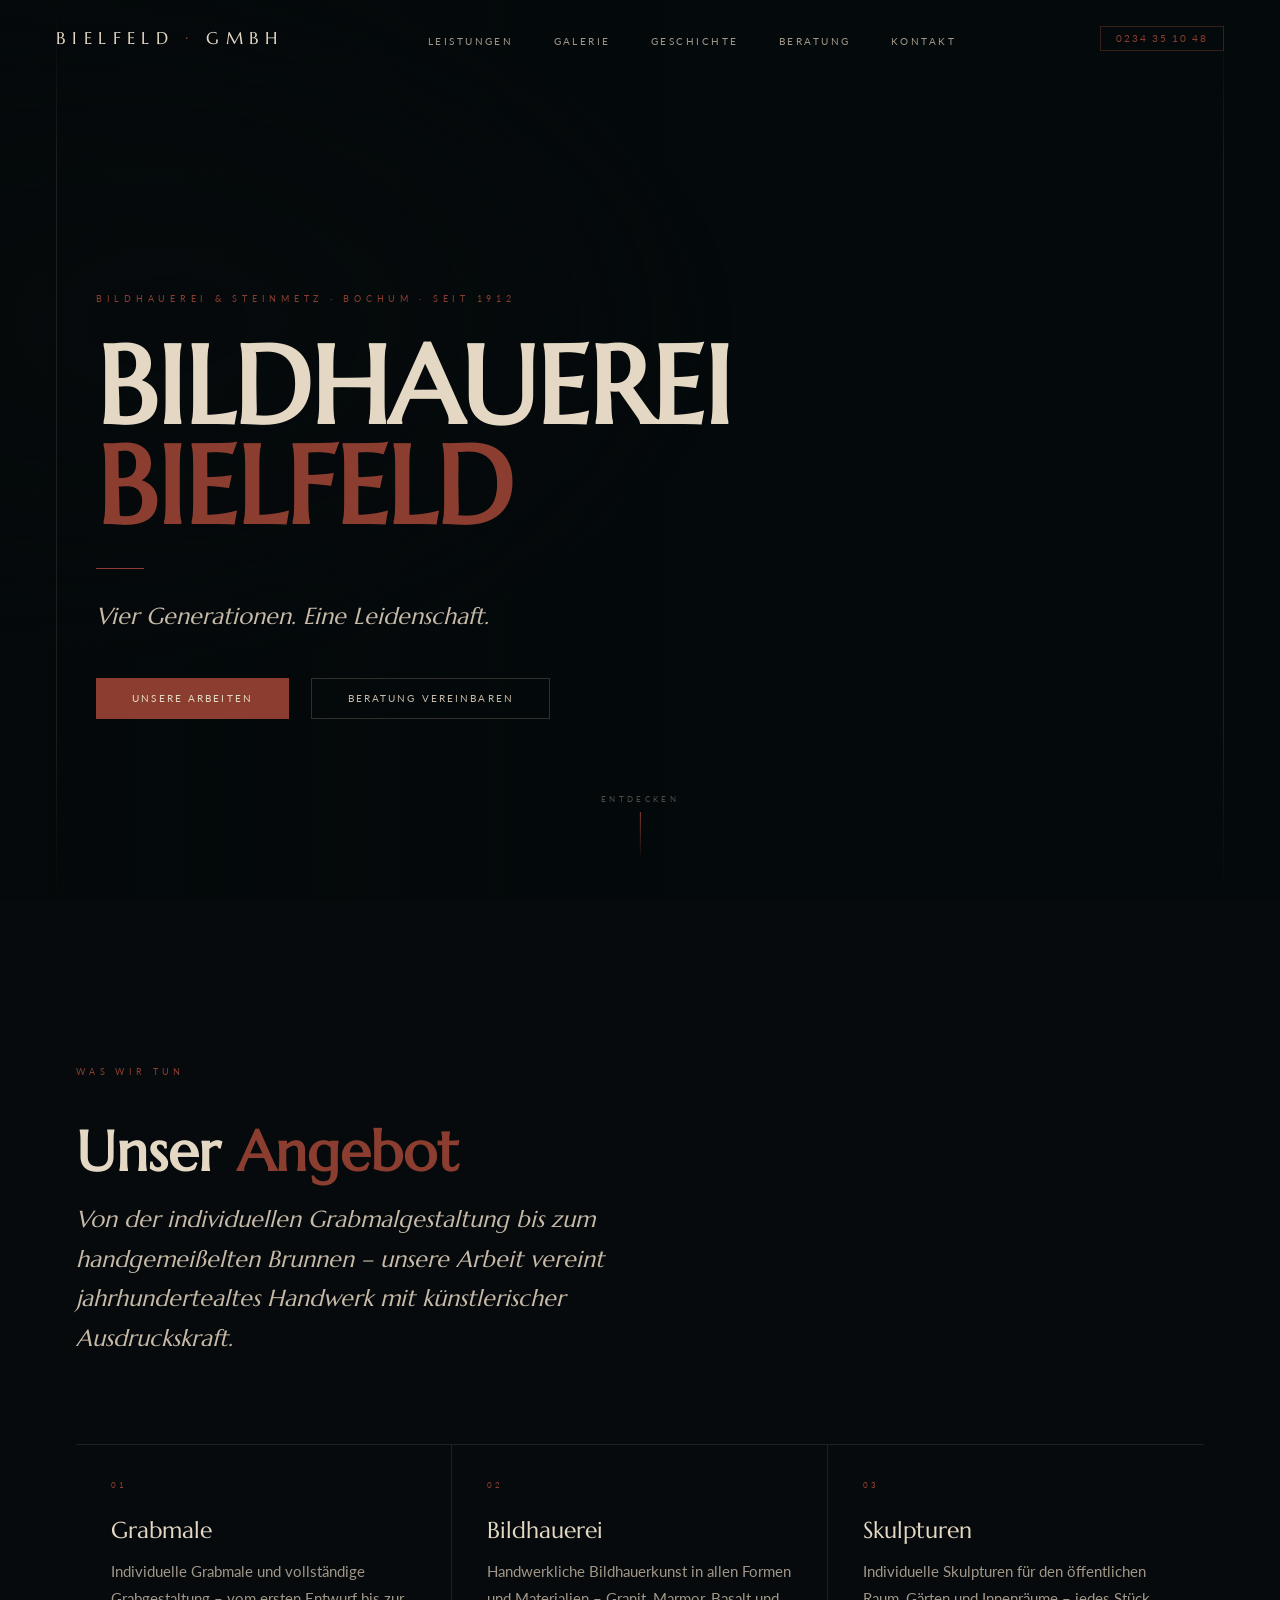
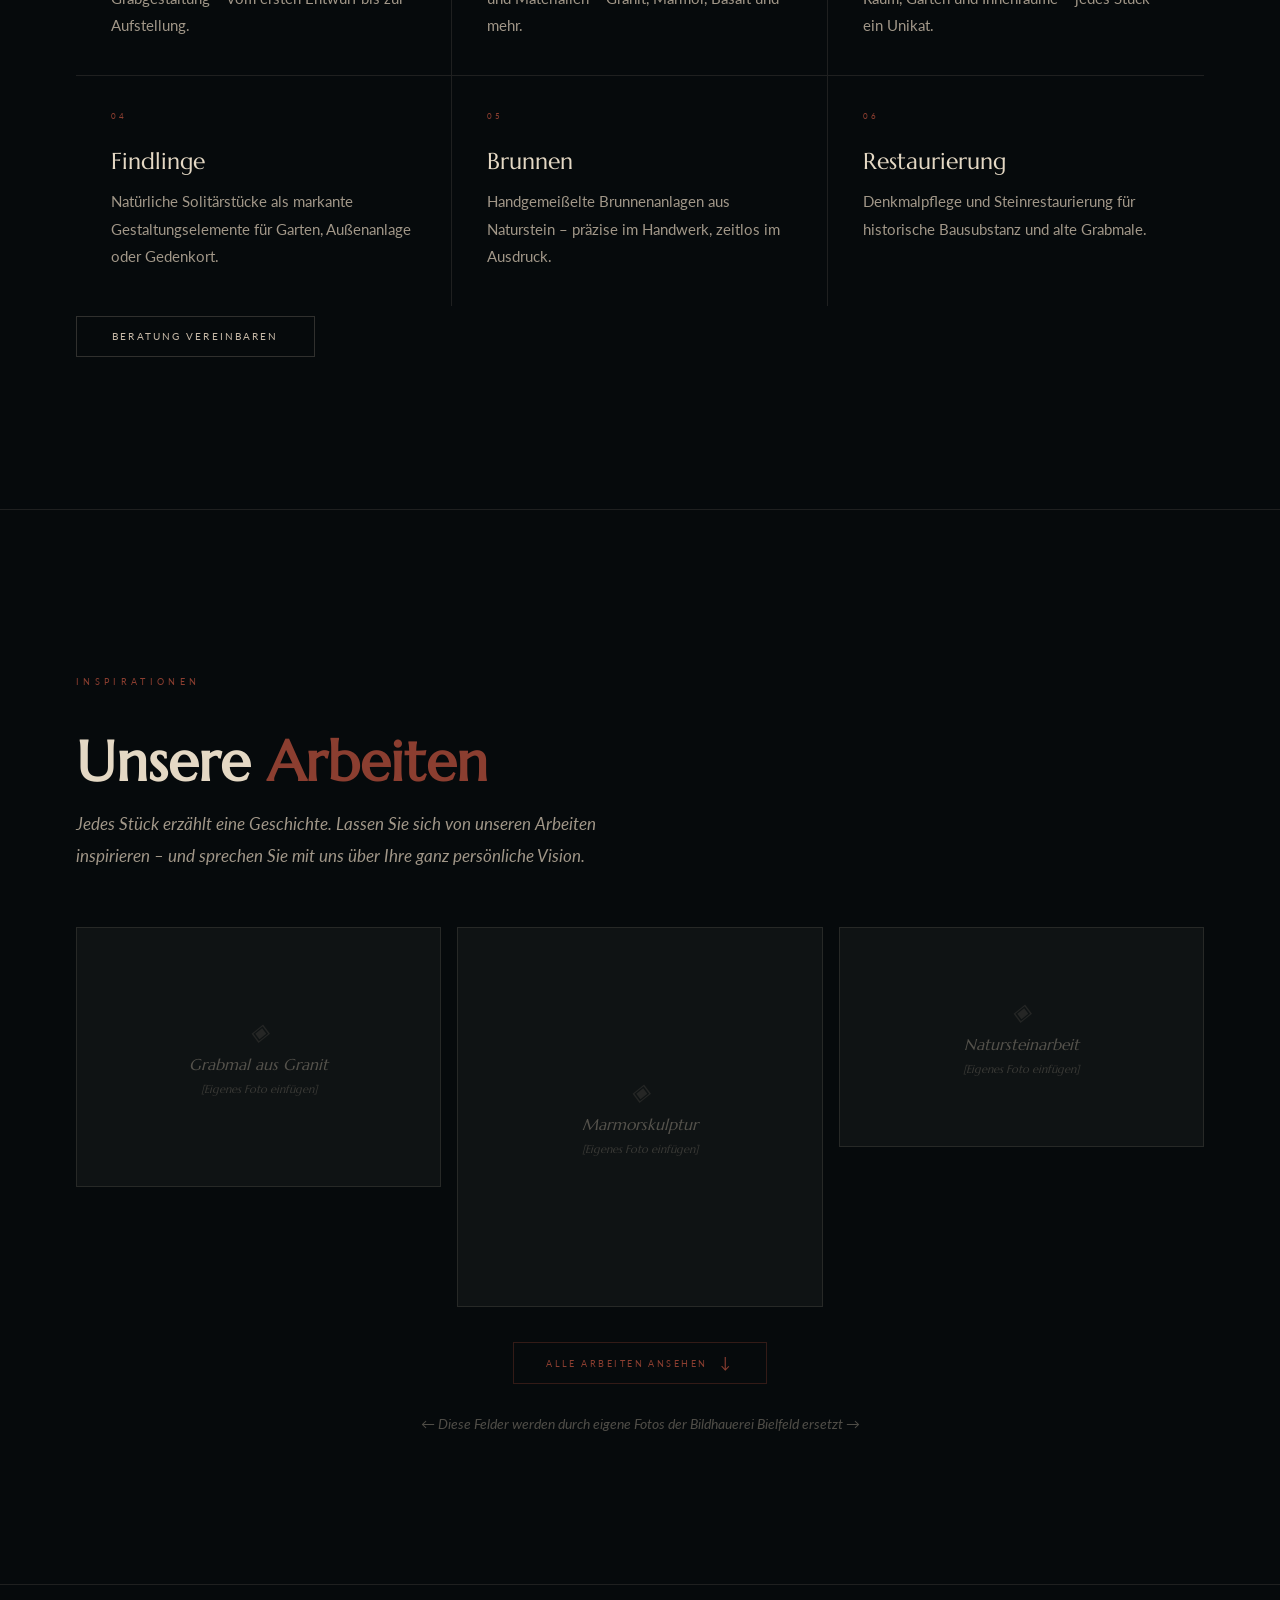
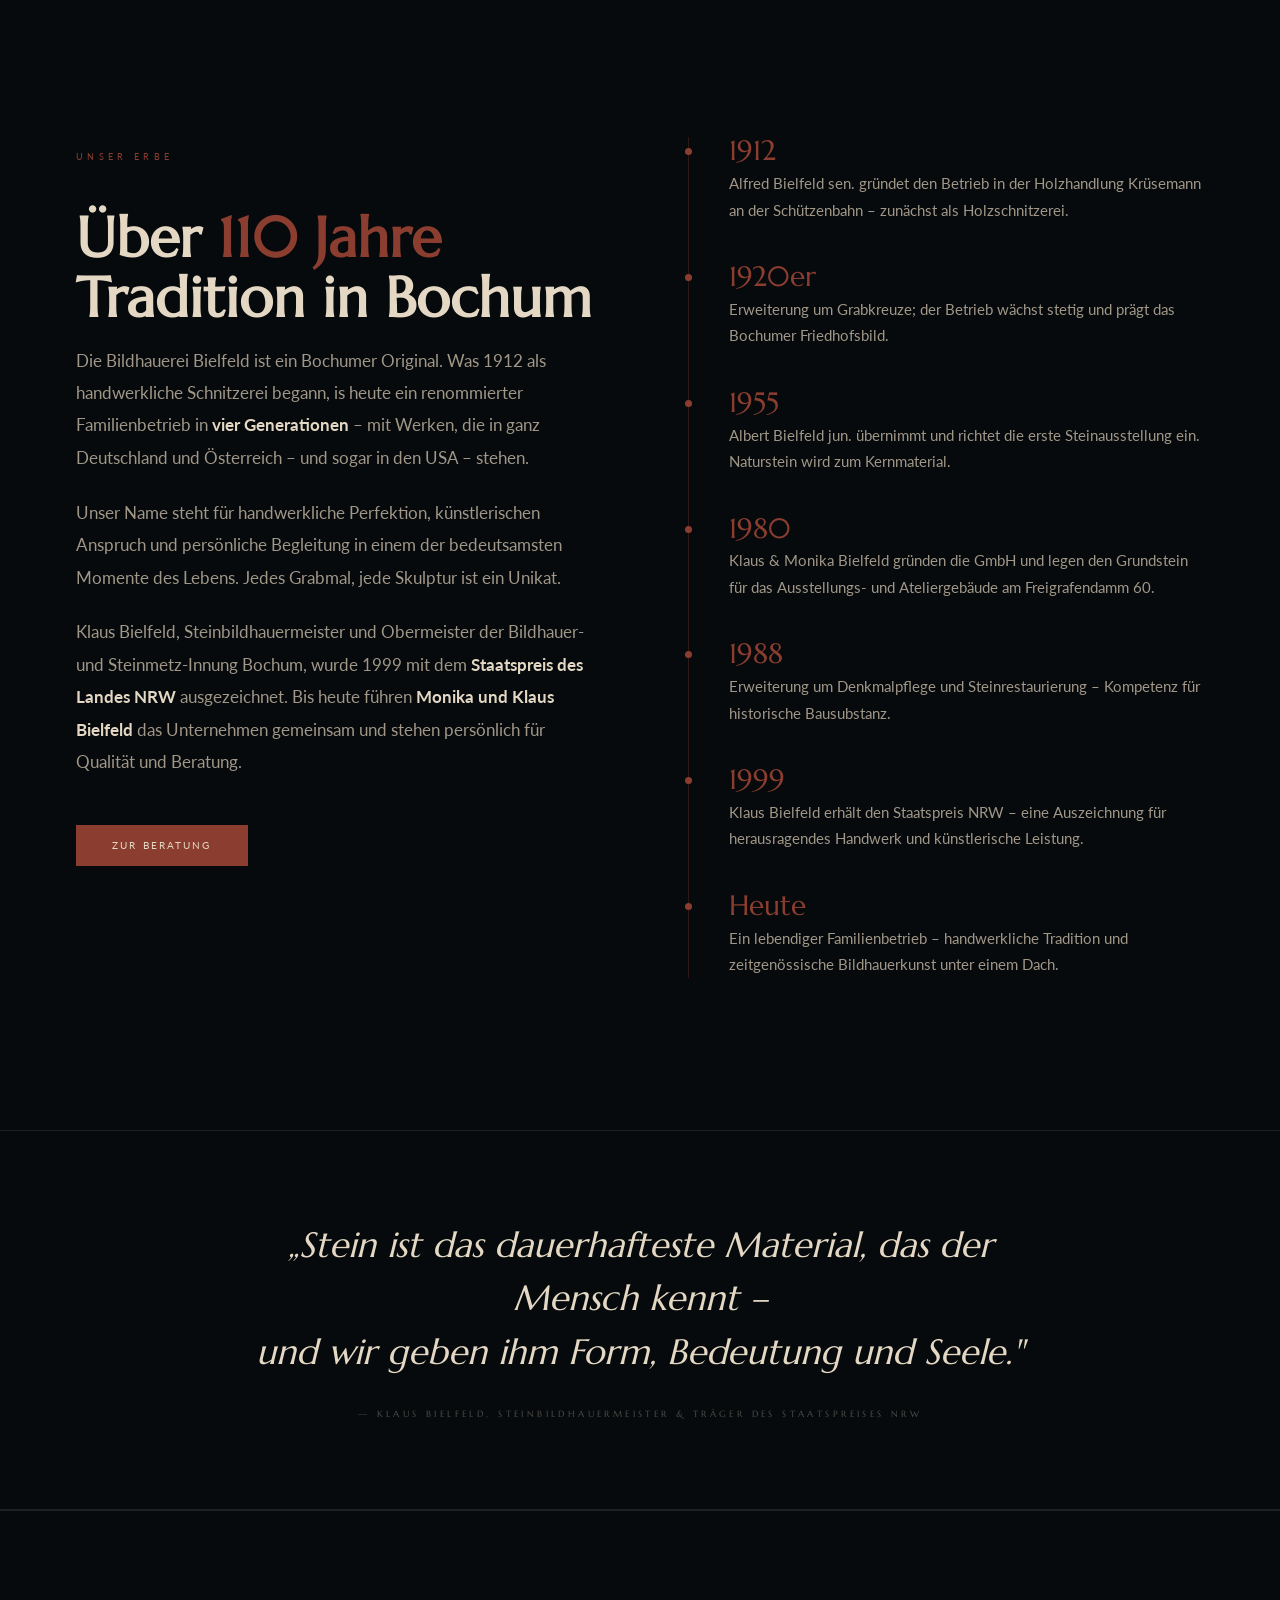
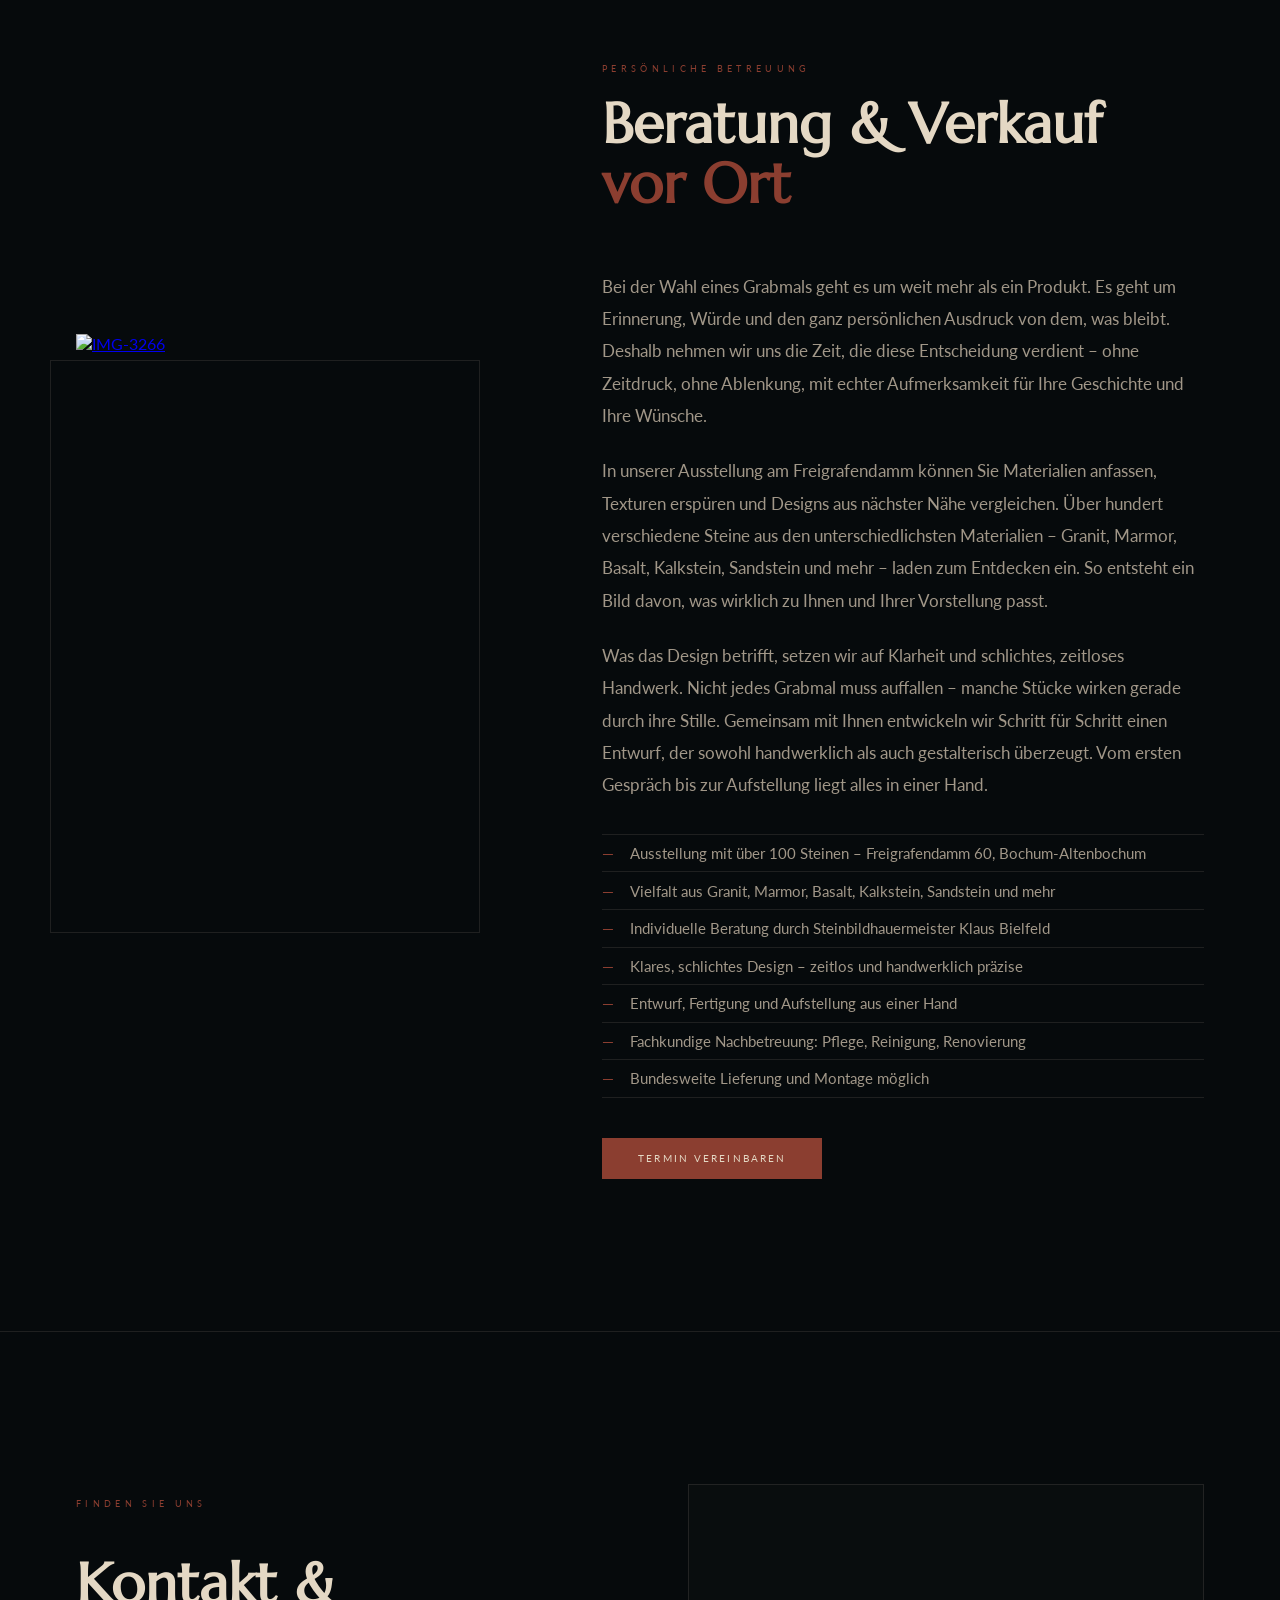
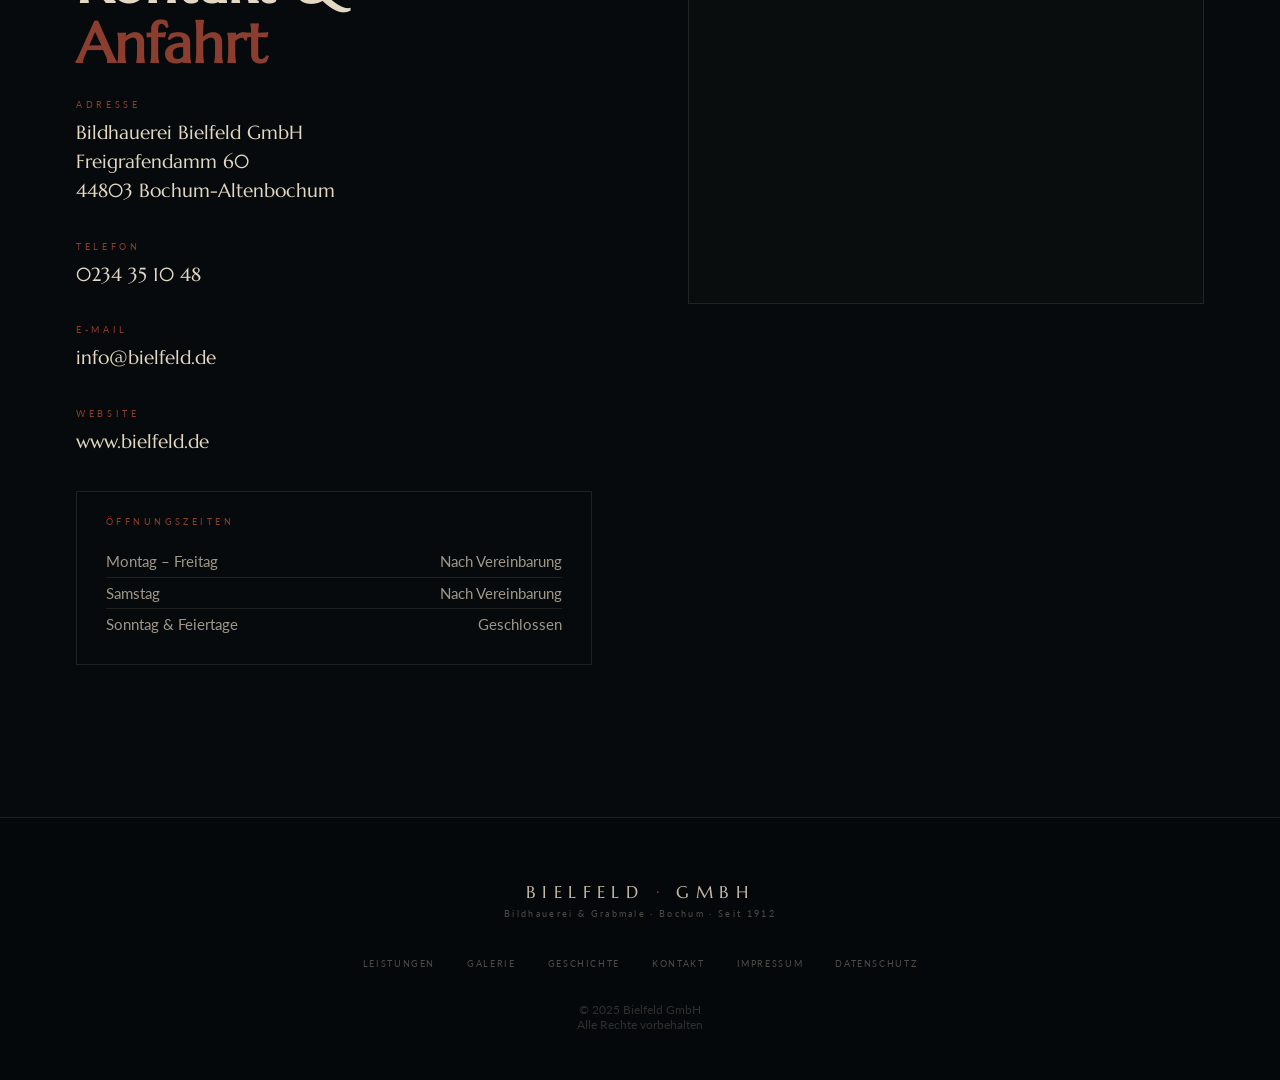
==== index.html @ d87b9834 "Add files via upload" ====
<!DOCTYPE html>
<html lang="de">
<head>
  <meta charset="UTF-8">
  <meta name="viewport" content="width=device-width, initial-scale=1.0">
  <title>Bildhauerei Bielfeld GmbH – Bochum | Seit 1912</title>
  <link href="https://fonts.googleapis.com/css2?family=Lato:ital,wght@0,300;0,400;0,700;1,400&family=Marcellus&display=swap" rel="stylesheet">
  <link rel="stylesheet" href="style.css">
</head>
<body>

<!-- Full-page background layer --->
<div id="page-bg"></div>

<!-- ════════════════════════════════════════════
     NAVIGATION
═══════════════════════════════════════════════ -->
<nav id="navbar">
  <a href="#hero" class="nav-logo">Bielfeld <em>·</em> GmbH</a>
  <ul class="nav-links">
    <li><a href="#services">Leistungen</a></li>
    <li><a href="#gallery">Galerie</a></li>
    <li><a href="#about">Geschichte</a></li>
    <li><a href="#consultation">Beratung</a></li>
    <li><a href="#contact">Kontakt</a></li>
  </ul>
  <a href="tel:+49234351048" class="nav-tel">0234 35 10 48</a>
  <button class="nav-hamburger" id="navHamburger" aria-label="Menü öffnen" aria-expanded="false">
    <span></span>
    <span></span>
  </button>
</nav>

<!-- Mobile Menu Overlay -->
<div class="nav-mobile-menu" id="navMobileMenu" aria-hidden="true">
  <nav class="mobile-menu-inner">
    <ul class="mobile-nav-links">
      <li><a href="#services" class="mobile-nav-link">Leistungen</a></li>
      <li><a href="#gallery" class="mobile-nav-link">Galerie</a></li>
      <li><a href="#about" class="mobile-nav-link">Geschichte</a></li>
      <li><a href="#consultation" class="mobile-nav-link">Beratung</a></li>
      <li><a href="#contact" class="mobile-nav-link">Kontakt</a></li>
    </ul>
    <a href="tel:+49234351048" class="mobile-nav-tel">0234 35 10 48</a>
    <span class="mobile-nav-since">Bildhauerei &amp; Steinmetz · Bochum · Seit 1912</span>
  </nav>
</div>


<!-- ════════════════════════════════════════════
     HERO
═══════════════════════════════════════════════ -->
<section id="hero">
  <div class="hero-photo"></div>
  <div class="hero-bg"></div>
  <div class="hero-vline hero-vline--l"></div>
  <div class="hero-vline hero-vline--r"></div>

  <div class="hero-content">
    <p class="hero-overline">Bildhauerei &amp; Steinmetz · Bochum · Seit 1912</p>
    <h1 class="hero-title">BILDHAUEREI<br><span style="color: var(--brick-red)">BIELFELD</span></h1>
    <div class="hero-rule"></div>
    <p class="hero-sub">Vier Generationen. Eine Leidenschaft.</p>
    <div class="hero-actions">
      <a href="#gallery" class="btn btn--solid">Unsere Arbeiten</a>
      <a href="#contact" class="btn btn--outline">Beratung vereinbaren</a>
    </div>
  </div>

  <div class="hero-scroll">
    <span>Entdecken</span>
    <div class="scroll-bar"></div>
  </div>
</section>


<!-- ════════════════════════════════════════════
     LEISTUNGEN
═══════════════════════════════════════════════ -->
<section id="services" class="section">
  <div class="container">
    <span class="label reveal">Was wir tun</span>
    <h2 class="h2 reveal d1">Unser <i>Angebot</i></h2>
    <p class="services-lead reveal d1">
      Von der individuellen Grabmalgestaltung bis zum handgemeißelten Brunnen –
      unsere Arbeit vereint jahrhundertealtes Handwerk mit künstlerischer Ausdruckskraft.
    </p>

    <div class="services-grid">

      <div class="s-card reveal">
        <div class="s-card-body">
          <span class="s-num">01</span>
          <div class="s-title">Grabmale</div>
          <p class="s-desc">Individuelle Grabmale und vollständige Grabgestaltung – vom ersten Entwurf bis zur Aufstellung.</p>
        </div>
      </div>

      <div class="s-card reveal">
        <div class="s-card-body">
          <span class="s-num">02</span>
          <div class="s-title">Bildhauerei</div>
          <p class="s-desc">Handwerkliche Bildhauerkunst in allen Formen und Materialien – Granit, Marmor, Basalt und mehr.</p>
        </div>
      </div>

      <div class="s-card reveal">
        <div class="s-card-body">
          <span class="s-num">03</span>
          <div class="s-title">Skulpturen</div>
          <p class="s-desc">Individuelle Skulpturen für den öffentlichen Raum, Gärten und Innenräume – jedes Stück ein Unikat.</p>
        </div>
      </div>

      <div class="s-card reveal">
        <div class="s-card-body">
          <span class="s-num">04</span>
          <div class="s-title">Findlinge</div>
          <p class="s-desc">Natürliche Solitärstücke als markante Gestaltungselemente für Garten, Außenanlage oder Gedenkort.</p>
        </div>
      </div>

      <div class="s-card reveal">
        <div class="s-card-body">
          <span class="s-num">05</span>
          <div class="s-title">Brunnen</div>
          <p class="s-desc">Handgemeißelte Brunnenanlagen aus Naturstein – präzise im Handwerk, zeitlos im Ausdruck.</p>
        </div>
      </div>

      <div class="s-card reveal">
        <div class="s-card-body">
          <span class="s-num">06</span>
          <div class="s-title">Restaurierung</div>
          <p class="s-desc">Denkmalpflege und Steinrestaurierung für historische Bausubstanz und alte Grabmale.</p>
        </div>
      </div>

    </div>

    <a href="#consultation" class="btn btn--outline reveal d4" style="margin-top:2.5rem;">Beratung vereinbaren</a>
  </div>
</section>


<!-- ════════════════════════════════════════════
     GALERIE
═══════════════════════════════════════════════ -->
<section id="gallery" class="section">
  <div class="container">
    <div class="gallery-head">
      <span class="label reveal">Inspirationen</span>
      <h2 class="h2 reveal d1">Unsere <i>Arbeiten</i></h2>
      <p class="reveal d2">Jedes Stück erzählt eine Geschichte. Lassen Sie sich von unseren Arbeiten inspirieren – und sprechen Sie mit uns über Ihre ganz persönliche Vision.</p>
    </div>

    <div class="gallery-expand-wrap">
      <div class="gallery-masonry reveal" id="galleryMasonry">

        <div class="g-item">
          <div class="g-placeholder" style="height:260px;">Grabmal aus Granit<br><small style="font-size:.7rem;opacity:.6;">[Eigenes Foto einfügen]</small></div>
          <div class="g-overlay"><span class="g-caption">Grabmal, Granit poliert</span></div>
        </div>

        <div class="g-item">
          <div class="g-placeholder" style="height:380px;">Marmorskulptur<br><small style="font-size:.7rem;opacity:.6;">[Eigenes Foto einfügen]</small></div>
          <div class="g-overlay"><span class="g-caption">Figürliche Skulptur, Marmor</span></div>
        </div>

        <div class="g-item">
          <div class="g-placeholder" style="height:220px;">Natursteinarbeit<br><small style="font-size:.7rem;opacity:.6;">[Eigenes Foto einfügen]</small></div>
          <div class="g-overlay"><span class="g-caption">Natursteinverlegung</span></div>
        </div>

        <div class="g-item g-item--extra">
          <div class="g-placeholder" style="height:340px;">Granitgrabmal mit Schrift<br><small style="font-size:.7rem;opacity:.6;">[Eigenes Foto einfügen]</small></div>
          <div class="g-overlay"><span class="g-caption">Schriftgravur, Granit</span></div>
        </div>

        <div class="g-item g-item--extra">
          <div class="g-placeholder" style="height:200px;">Steinrestaurierung<br><small style="font-size:.7rem;opacity:.6;">[Eigenes Foto einfügen]</small></div>
          <div class="g-overlay"><span class="g-caption">Restaurierung, Denkmalschutz</span></div>
        </div>

        <div class="g-item g-item--extra">
          <div class="g-placeholder" style="height:300px;">Brunnenskulptur<br><small style="font-size:.7rem;opacity:.6;">[Eigenes Foto einfügen]</small></div>
          <div class="g-overlay"><span class="g-caption">Brunnenanlage, Sandstein</span></div>
        </div>

        <div class="g-item g-item--extra">
          <div class="g-placeholder" style="height:240px;">Basaltarbeit<br><small style="font-size:.7rem;opacity:.6;">[Eigenes Foto einfügen]</small></div>
          <div class="g-overlay"><span class="g-caption">Grabgestaltung, Basalt</span></div>
        </div>

        <div class="g-item g-item--extra">
          <div class="g-placeholder" style="height:360px;">Öffentliche Skulptur<br><small style="font-size:.7rem;opacity:.6;">[Eigenes Foto einfügen]</small></div>
          <div class="g-overlay"><span class="g-caption">Skulptur im öffentlichen Raum</span></div>
        </div>

      </div>

      <div class="gallery-fade" id="galleryFade"></div>

      <button class="gallery-toggle" id="galleryToggle" aria-expanded="false">
        <span class="gallery-toggle__label">Alle Arbeiten ansehen</span>
        <span class="gallery-toggle__arrow">↓</span>
      </button>
    </div>

    <p class="gallery-note">
      ← Diese Felder werden durch eigene Fotos der Bildhauerei Bielfeld ersetzt →
    </p>
  </div>
</section>


<!-- ════════════════════════════════════════════
     GESCHICHTE
═══════════════════════════════════════════════ -->
<section id="about" class="section">
  <div class="container">
    <div class="about-grid">

      <div class="about-body">
        <span class="label reveal">Unser Erbe</span>
        <h2 class="h2 reveal d1">Über <i>110 Jahre</i><br>Tradition in Bochum</h2>
        <div class="divider reveal d2"></div>
        <div class="reveal d2">
          <p>Die Bildhauerei Bielfeld ist ein Bochumer Original. Was 1912 als handwerkliche Schnitzerei begann, is heute ein renommierter Familienbetrieb in <strong>vier Generationen</strong> – mit Werken, die in ganz Deutschland und Österreich – und sogar in den USA – stehen.</p>
          <p>Unser Name steht für handwerkliche Perfektion, künstlerischen Anspruch und persönliche Begleitung in einem der bedeutsamsten Momente des Lebens. Jedes Grabmal, jede Skulptur ist ein Unikat.</p>
          <p>Klaus Bielfeld, Steinbildhauermeister und Obermeister der Bildhauer- und Steinmetz-Innung Bochum, wurde 1999 mit dem <strong>Staatspreis des Landes NRW</strong> ausgezeichnet. Bis heute führen <strong>Monika und Klaus Bielfeld</strong> das Unternehmen gemeinsam und stehen persönlich für Qualität und Beratung.</p>
        </div>
        <a href="#consultation" class="btn btn--solid reveal d3" style="margin-top:1.5rem;">Zur Beratung</a>
      </div>

      <div class="timeline reveal d2">
        <div class="tl-item reveal">
          <div class="tl-year">1912</div>
          <div class="tl-text">Alfred Bielfeld sen. gründet den Betrieb in der Holzhandlung Krüsemann an der Schützenbahn – zunächst als Holzschnitzerei.</div>
        </div>
        <div class="tl-item reveal d1">
          <div class="tl-year">1920er</div>
          <div class="tl-text">Erweiterung um Grabkreuze; der Betrieb wächst stetig und prägt das Bochumer Friedhofsbild.</div>
        </div>
        <div class="tl-item reveal d1">
          <div class="tl-year">1955</div>
          <div class="tl-text">Albert Bielfeld jun. übernimmt und richtet die erste Steinausstellung ein. Naturstein wird zum Kernmaterial.</div>
        </div>
        <div class="tl-item reveal d2">
          <div class="tl-year">1980</div>
          <div class="tl-text">Klaus &amp; Monika Bielfeld gründen die GmbH und legen den Grundstein für das Ausstellungs- und Ateliergebäude am Freigrafendamm 60.</div>
        </div>
        <div class="tl-item reveal d2">
          <div class="tl-year">1988</div>
          <div class="tl-text">Erweiterung um Denkmalpflege und Steinrestaurierung – Kompetenz für historische Bausubstanz.</div>
        </div>
        <div class="tl-item reveal d3">
          <div class="tl-year">1999</div>
          <div class="tl-text">Klaus Bielfeld erhält den Staatspreis NRW – eine Auszeichnung für herausragendes Handwerk und künstlerische Leistung.</div>
        </div>
        <div class="tl-item reveal d3">
          <div class="tl-year">Heute</div>
          <div class="tl-text">Ein lebendiger Familienbetrieb – handwerkliche Tradition und zeitgenössische Bildhauerkunst unter einem Dach.</div>
        </div>
      </div>

    </div>
  </div>
</section>


<!-- ════════════════════════════════════════════
     PULL QUOTE
═══════════════════════════════════════════════ -->
<div class="pull-quote">
  <blockquote class="reveal">
    „Stein ist das dauerhafteste Material, das der Mensch kennt –<br>
    und wir geben ihm Form, Bedeutung und Seele."
    <cite>— Klaus Bielfeld, Steinbildhauermeister &amp; Träger des Staatspreises NRW</cite>
  </blockquote>
</div>


<!-- ════════════════════════════════════════════
     BERATUNG VOR ORT
═══════════════════════════════════════════════ -->
<section id="consultation" class="section">
  <div class="container">
    <div class="consult-grid">

      <div class="consult-img-wrap reveal">
      	<a href="https://ibb.co/3K6hyJC"><img src="https://i.ibb.co/LKjpzGZ/IMG-3266.jpg" alt="IMG-3266" border="0"></a>
      </div>

      <div class="consult-text reveal d2">
        <span class="label">Persönliche Betreuung</span>
        <h2 class="h2">Beratung &amp; Verkauf<br><i>vor Ort</i></h2>
        <p>Bei der Wahl eines Grabmals geht es um weit mehr als ein Produkt. Es geht um Erinnerung, Würde und den ganz persönlichen Ausdruck von dem, was bleibt. Deshalb nehmen wir uns die Zeit, die diese Entscheidung verdient – ohne Zeitdruck, ohne Ablenkung, mit echter Aufmerksamkeit für Ihre Geschichte und Ihre Wünsche.</p>
        <p>In unserer Ausstellung am Freigrafendamm können Sie Materialien anfassen, Texturen erspüren und Designs aus nächster Nähe vergleichen. Über hundert verschiedene Steine aus den unterschiedlichsten Materialien – Granit, Marmor, Basalt, Kalkstein, Sandstein und mehr – laden zum Entdecken ein. So entsteht ein Bild davon, was wirklich zu Ihnen und Ihrer Vorstellung passt.</p>
        <p>Was das Design betrifft, setzen wir auf Klarheit und schlichtes, zeitloses Handwerk. Nicht jedes Grabmal muss auffallen – manche Stücke wirken gerade durch ihre Stille. Gemeinsam mit Ihnen entwickeln wir Schritt für Schritt einen Entwurf, der sowohl handwerklich als auch gestalterisch überzeugt. Vom ersten Gespräch bis zur Aufstellung liegt alles in einer Hand.</p>
        <ul class="feature-list">
          <li>Ausstellung mit über 100 Steinen – Freigrafendamm 60, Bochum-Altenbochum</li>
          <li>Vielfalt aus Granit, Marmor, Basalt, Kalkstein, Sandstein und mehr</li>
          <li>Individuelle Beratung durch Steinbildhauermeister Klaus Bielfeld</li>
          <li>Klares, schlichtes Design – zeitlos und handwerklich präzise</li>
          <li>Entwurf, Fertigung und Aufstellung aus einer Hand</li>
          <li>Fachkundige Nachbetreuung: Pflege, Reinigung, Renovierung</li>
          <li>Bundesweite Lieferung und Montage möglich</li>
        </ul>
        <a href="#contact" class="btn btn--solid" style="margin-top:.5rem;">Termin vereinbaren</a>
      </div>

    </div>
  </div>
</section>


<!-- ════════════════════════════════════════════
     KONTAKT
═══════════════════════════════════════════════ -->
<section id="contact" class="section">
  <div class="container">
    <div class="contact-grid">

      <div>
        <span class="label reveal">Finden Sie uns</span>
        <h2 class="h2 reveal d1">Kontakt &amp;<br><i>Anfahrt</i></h2>

        <div class="contact-info reveal d2">
          <div class="c-block">
            <div class="c-label">Adresse</div>
            <div class="c-value">
              Bildhauerei Bielfeld GmbH<br>
              Freigrafendamm 60<br>
              44803 Bochum-Altenbochum
            </div>
          </div>
          <div class="c-block">
            <div class="c-label">Telefon</div>
            <div class="c-value">
              <a href="tel:+49234351048">0234 35 10 48</a>
            </div>
          </div>
          <div class="c-block">
            <div class="c-label">E-Mail</div>
            <div class="c-value">
              <a href="mailto:info@bielfeld.de">info@bielfeld.de</a>
            </div>
          </div>
          <div class="c-block">
            <div class="c-label">Website</div>
            <div class="c-value">
              <a href="https://www.bielfeld.de" target="_blank">www.bielfeld.de</a>
            </div>
          </div>

          <div class="c-hours">
            <div class="c-hours-title">Öffnungszeiten</div>
            <div class="h-row">
              <span>Montag – Freitag</span><span>Nach Vereinbarung</span>
            </div>
            <div class="h-row">
              <span>Samstag</span><span>Nach Vereinbarung</span>
            </div>
            <div class="h-row">
              <span>Sonntag &amp; Feiertage</span><span>Geschlossen</span>
            </div>
          </div>
        </div>
      </div>

            <div class="contact-map-wrap reveal d2">
        <iframe class="styled-map"
                src="https://www.google.com/maps/embed?pb=!1m18!1m12!1m3!1d2485.0701091603582!2d7.2488506999999975!3d51.47522739999999!2m3!1f0!2f0!3f0!3m2!1i1024!2i768!4f13.1!3m3!1m2!1s0x47b91fe6a076a40d%3A0x2d378d383970ac08!2sBielfeld%20GmbH!5e0!3m2!1sde!2scr!4v1780946979816!5m2!1sde!2scr"
                width="100%"
                height="420"
                allowfullscreen=""
                loading="lazy"
                referrerpolicy="no-referrer-when-downgrade"></iframe>
      </div>


    </div>
  </div>
</section>


<!-- ════════════════════════════════════════════
     FOOTER
═══════════════════════════════════════════════ -->
<footer>
  <div class="container">
    <div class="footer-grid">
      <div class="footer-brand">
        <div class="f-logo">Bielfeld <em>·</em> GmbH</div>
        <div class="f-since">Bildhauerei &amp; Grabmale · Bochum · Seit 1912</div>
      </div>
      <ul class="footer-nav">
        <li><a href="#services">Leistungen</a></li>
        <li><a href="#gallery">Galerie</a></li>
        <li><a href="#about">Geschichte</a></li>
        <li><a href="#contact">Kontakt</a></li>
        <li><a href="#">Impressum</a></li>
        <li><a href="#">Datenschutz</a></li>
      </ul>
      <div class="footer-legal">
        © 2025 Bielfeld GmbH<br>Alle Rechte vorbehalten
      </div>
    </div>
  </div>
</footer>


<script>
  // ── Navbar scroll ──────────────────────────────────────
  const nav = document.getElementById('navbar');
  window.addEventListener('scroll', () => {
    nav.classList.toggle('scrolled', window.scrollY > 70);
  }, { passive: true });

  // ── Hamburger / Mobile Menu ────────────────────────────
  const hamburger   = document.getElementById('navHamburger');
  const mobileMenu  = document.getElementById('navMobileMenu');
  const mobileLinks = mobileMenu.querySelectorAll('.mobile-nav-link, .mobile-nav-tel');

  function openMenu() {
    hamburger.classList.add('open');
    hamburger.setAttribute('aria-expanded', 'true');
    mobileMenu.classList.add('open');
    mobileMenu.setAttribute('aria-hidden', 'false');
    document.body.classList.add('menu-open');
  }

  function closeMenu() {
    hamburger.classList.remove('open');
    hamburger.setAttribute('aria-expanded', 'false');
    mobileMenu.classList.remove('open');
    mobileMenu.setAttribute('aria-hidden', 'true');
    document.body.classList.remove('menu-open');
  }

  hamburger.addEventListener('click', () => {
    hamburger.classList.contains('open') ? closeMenu() : openMenu();
  });

  mobileLinks.forEach(link => {
    link.addEventListener('click', closeMenu);
  });

  // ── Scroll-reveal via IntersectionObserver ─────────────
  const reveals = document.querySelectorAll('.reveal');
  const io = new IntersectionObserver((entries) => {
    entries.forEach(e => {
      if (e.isIntersecting) {
        e.target.classList.add('visible');
        io.unobserve(e.target);
      }
    });
  }, { threshold: 0.12, rootMargin: '0px 0px -40px 0px' });

  reveals.forEach(el => io.observe(el));

  // ── Gallery expand/collapse ────────────────────────────
  const galleryToggle = document.getElementById('galleryToggle');
  const galleryMasonry = document.getElementById('galleryMasonry');
  const galleryFade = document.getElementById('galleryFade');
  const extraItems = galleryMasonry.querySelectorAll('.g-item--extra');

  galleryToggle.addEventListener('click', () => {
    const isOpen = galleryMasonry.classList.contains('open');

    if (!isOpen) {
      // Expand
      galleryMasonry.classList.add('open');
      galleryFade.classList.add('hidden');
      galleryToggle.setAttribute('aria-expanded', 'true');
      galleryToggle.querySelector('.gallery-toggle__label').textContent = 'Weniger anzeigen';
      galleryToggle.querySelector('.gallery-toggle__arrow').classList.add('rotated');

      // Staggered fade-in for extra items
      extraItems.forEach((item, i) => {
        item.style.animationDelay = (i * 0.07) + 's';
        item.classList.add('entering');
      });
    } else {
      // Collapse
      galleryMasonry.classList.remove('open');
      galleryFade.classList.remove('hidden');
      galleryToggle.setAttribute('aria-expanded', 'false');
      galleryToggle.querySelector('.gallery-toggle__label').textContent = 'Alle Arbeiten ansehen';
      galleryToggle.querySelector('.gallery-toggle__arrow').classList.remove('rotated');
      extraItems.forEach(item => {
        item.classList.remove('entering');
        item.style.animationDelay = '';
      });

      // Doppeltes requestAnimationFrame: Browser berechnet erst das neue Layout,
      // dann scrollen wir sanft zum Button (verhindert den Sprung nach "Unser Erbe")
      requestAnimationFrame(() => {
        requestAnimationFrame(() => {
          galleryToggle.scrollIntoView({ behavior: 'smooth', block: 'center' });
        });
      });
    }
  });
</script>

</body>
</html>
---- style.css ----
/* ─── Variables & Reset ───────────────────────────────── */
:root {
  --dark:         #060a0c;
  --brick-red:    #8B3E30;
  --brick-mid:    #9B4A3A;
  --sandstone:    #C8BAA8;
  --sand-light:   #E4D8C4;
  --dark-blue:    #0F1E24;
  --blue-accent:  #7DAFC8;
  --text-body:    rgba(200, 186, 168, 0.80);
  --text-dim:     rgba(200, 186, 168, 0.38);
  --hairline:     rgba(200, 186, 168, 0.13);
  --hairline-mid: rgba(200, 186, 168, 0.22);
}

*, *::before, *::after { box-sizing: border-box; margin: 0; padding: 0; }

html { scroll-behavior: smooth; overflow-x: hidden; }

body {
  font-family: 'Lato', sans-serif;
  background: var(--dark);
  color: var(--text-body);
  overflow-x: hidden;
  max-width: 100%;
}

/* ─── Full-Page Background ────────────────────────────── */
#page-bg {
  position: fixed;
  inset: 0;
  z-index: -1;
  background-image: url("https://i.ibb.co/8LnQm5FX/IMG-1151.jpg");
  background-size: cover;
  background-position: center center;
}
#page-bg::after {
  content: '';
  position: absolute;
  inset: 0;
  background: rgba(5, 9, 11, 0.78);
}

/* ─── Scroll Reveal ───────────────────────────────────── */
.reveal {
  opacity: 0;
  transform: translateY(28px);
  transition: opacity 0.9s cubic-bezier(0.22, 1, 0.36, 1),
              transform 0.9s cubic-bezier(0.22, 1, 0.36, 1);
}
.reveal.visible { opacity: 1; transform: translateY(0); }

/* Section headings get a more pronounced entrance */
h2.reveal, .h2.reveal {
  transform: translateY(40px);
  transition: opacity 1.05s cubic-bezier(0.22, 1, 0.36, 1),
              transform 1.05s cubic-bezier(0.22, 1, 0.36, 1);
}

/* Labels slide in quickly */
.label.reveal {
  transform: translateY(14px);
  transition: opacity 0.6s ease, transform 0.6s ease;
}

/* Timeline items slide from left */
.tl-item.reveal {
  transform: translateX(-18px);
  transition: opacity 0.8s cubic-bezier(0.22, 1, 0.36, 1),
              transform 0.8s cubic-bezier(0.22, 1, 0.36, 1);
}
.tl-item.reveal.visible { transform: translateX(0); }

/* Service cards: staggered per-card */
.s-card.reveal {
  transform: translateY(30px);
  transition: opacity 0.85s cubic-bezier(0.22, 1, 0.36, 1),
              transform 0.85s cubic-bezier(0.22, 1, 0.36, 1),
              border-top-color 0.35s;
}
.s-card:nth-child(1).reveal { transition-delay: 0.04s; }
.s-card:nth-child(2).reveal { transition-delay: 0.13s; }
.s-card:nth-child(3).reveal { transition-delay: 0.22s; }
.s-card:nth-child(4).reveal { transition-delay: 0.31s; }
.s-card:nth-child(5).reveal { transition-delay: 0.40s; }
.s-card:nth-child(6).reveal { transition-delay: 0.49s; }

/* Gallery items stagger when expanded */
.g-item.reveal {
  transform: translateY(20px);
  transition: opacity 0.7s cubic-bezier(0.22, 1, 0.36, 1),
              transform 0.7s cubic-bezier(0.22, 1, 0.36, 1);
}

.d1 { transition-delay: 0.08s; }
.d2 { transition-delay: 0.18s; }
.d3 { transition-delay: 0.28s; }
.d4 { transition-delay: 0.40s; }

/* ─── Navigation ──────────────────────────────────────── */
nav {
  position: fixed; top: 0; left: 0; right: 0; z-index: 260;
  padding: 1.6rem 3.5rem;
  display: flex; align-items: center; justify-content: space-between;
  transition: background 0.4s ease, padding 0.4s ease, border-color 0.4s ease;
  border-bottom: 1px solid transparent;
}
nav.scrolled {
  background: rgba(5, 9, 11, 0.92);
  backdrop-filter: blur(14px);
  -webkit-backdrop-filter: blur(14px);
  padding: 1rem 3.5rem;
  border-bottom-color: var(--hairline);
}
body.menu-open #navbar {
  background: rgba(5, 9, 11, 0.97);
  border-bottom-color: var(--hairline);
}

.nav-logo {
  font-family: 'Marcellus', serif;
  font-size: 1.05rem;
  letter-spacing: 0.38em;
  text-transform: uppercase;
  color: var(--sand-light);
  text-decoration: none;
}
.nav-logo em { font-style: normal; color: var(--brick-red); }

.nav-links { display: flex; gap: 2.5rem; list-style: none; }
.nav-links a {
  font-size: 0.60rem;
  letter-spacing: 0.26em;
  text-transform: uppercase;
  color: var(--text-body);
  text-decoration: none;
  transition: color 0.3s;
}
.nav-links a:hover { color: var(--sand-light); }

.nav-tel {
  font-size: 0.60rem;
  letter-spacing: 0.18em;
  color: var(--brick-red);
  text-decoration: none;
  border: 1px solid rgba(139,62,48,.4);
  padding: 0.38rem 0.95rem;
  transition: all 0.3s;
}
.nav-tel:hover {
  background: var(--brick-red);
  color: var(--sand-light);
  border-color: var(--brick-red);
}

/* ─── Hero ────────────────────────────────────────────── */
#hero {
  height: 100vh; min-height: 640px;
  position: relative;
  display: flex; align-items: center; justify-content: flex-start;
  overflow: hidden;
}

/* Additional gradient on top of global bg – dark zone centred on the text block,
   fades organically rightward and downward. Bottom of hero = fully transparent
   → no edge at the section boundary. */
.hero-bg {
  position: absolute; inset: 0;
  background:
    radial-gradient(ellipse 72% 62% at 14% 36%,
      rgba(6,10,12,0.93) 0%,
      rgba(6,10,12,0.55) 38%,
      transparent 60%),
    linear-gradient(to right, rgba(5,9,11,.42) 0%, transparent 52%);
}

/* Legacy hero-photo div is now vestigial – hidden */
.hero-photo { display: none; }

.hero-vline {
  position: absolute; width: 1px; top: 0; bottom: 0;
  background: linear-gradient(to bottom,
    transparent 0%, var(--hairline) 20%,
    var(--hairline) 80%, transparent 100%);
}
.hero-vline--l { left: 3.5rem; }
.hero-vline--r { right: 3.5rem; }

.hero-content {
  position: relative; z-index: 2;
  text-align: left;
  padding: 7rem 0 0 6rem;
  max-width: 640px;
}

.hero-overline {
  font-size: 0.57rem;
  letter-spacing: 0.52em;
  text-transform: uppercase;
  color: var(--brick-red);
  opacity: 0;
  animation: fadeUp 1s ease forwards 0.3s;
  margin-bottom: 2rem;
}

.hero-title {
  font-family: 'Marcellus', serif;
  font-size: clamp(3.8rem, 8.5vw, 8.2rem);
  line-height: 0.92;
  color: var(--sand-light);
  letter-spacing: -0.01em;
  text-align: left;
  opacity: 0;
  animation: fadeUp 1.2s ease forwards 0.5s;
  margin-bottom: 0.6rem;
}
.hero-title span { color: var(--brick-red); }

.hero-rule {
  width: 48px; height: 1px;
  background: var(--brick-red);
  margin: 2rem 0;
  opacity: 0;
  animation: fadeIn 1s ease forwards 0.9s;
}

.hero-sub {
  font-family: 'Marcellus', serif;
  font-style: italic;
  font-size: clamp(1.05rem, 2.2vw, 1.45rem);
  color: var(--sandstone);
  opacity: 0;
  animation: fadeUp 1s ease forwards 1s;
  margin-bottom: 3rem;
}

.hero-actions {
  display: flex; gap: 1.4rem; justify-content: flex-start; flex-wrap: wrap;
  opacity: 0;
  animation: fadeUp 1s ease forwards 1.2s;
}

/* ─── Buttons ─────────────────────────────────────────── */
.btn {
  font-family: 'Lato', sans-serif;
  font-size: 0.60rem;
  letter-spacing: 0.22em;
  text-transform: uppercase;
  text-decoration: none;
  padding: 0.88rem 2.2rem;
  transition: all 0.3s ease;
  display: inline-block;
}
.btn--solid {
  background: var(--brick-red);
  color: var(--sand-light);
  border: 1px solid var(--brick-red);
}
.btn--solid:hover {
  background: transparent;
  color: var(--sand-light);
  border-color: var(--hairline-mid);
}
.btn--outline {
  background: transparent;
  color: var(--sandstone);
  border: 1px solid var(--hairline-mid);
}
.btn--outline:hover {
  border-color: var(--brick-red);
  color: var(--brick-red);
}

/* ─── Scroll hint ─────────────────────────────────────── */
.hero-scroll {
  position: absolute; bottom: 2.5rem; left: 50%;
  transform: translateX(-50%);
  display: flex; flex-direction: column; align-items: center; gap: 0.5rem;
  opacity: 0; animation: fadeIn 1s ease forwards 1.8s;
  z-index: 1;
}
@media (max-height: 500px) { .hero-scroll { display: none; } }
.hero-scroll span {
  font-size: 0.50rem; letter-spacing: 0.42em;
  text-transform: uppercase; color: var(--text-dim);
}
.scroll-bar {
  width: 1px; height: 48px;
  background: linear-gradient(to bottom, var(--brick-red), transparent);
  animation: scrollPulse 2.2s ease-in-out infinite;
}
@keyframes scrollPulse {
  0%,100% { opacity: .3; transform: scaleY(.7); transform-origin: top; }
  50%      { opacity: 1;  transform: scaleY(1); }
}

/* ─── Shared Section Helpers ──────────────────────────── */
.section {
  padding: 9.5rem 0;
  border-top: 1px solid var(--hairline);
}
.container { max-width: 1240px; margin: 0 auto; padding: 0 3.5rem; }

.label {
  font-size: 0.54rem; letter-spacing: 0.50em;
  text-transform: uppercase; color: var(--brick-red);
  display: block; margin-bottom: 1.2rem;
}

.h2 {
  font-family: 'Marcellus', serif;
  font-size: clamp(2.2rem, 4.5vw, 3.5rem);
  line-height: 1.08;
  color: var(--sand-light);
  margin-bottom: 3.5rem;
}
.h2 i { font-style: normal; color: var(--brick-red); }
#about .h2 i,
#gallery .h2 i,
#consultation .h2 i { color: var(--brick-red); }

/* ─── Leistungen ──────────────────────────────────────── */
#services { background: transparent; border-top: none; }

.services-lead {
  font-family: 'Marcellus', serif;
  font-style: italic;
  font-size: clamp(1.1rem, 2.1vw, 1.45rem);
  color: var(--sandstone);
  max-width: 560px;
  line-height: 1.72;
  margin-bottom: 3.5rem;
}

.services-grid {
  display: grid;
  grid-template-columns: repeat(3, 1fr);
  gap: 0;
}

.s-card {
  background: transparent;
  border-top: 1px solid var(--hairline);
  border-right: 1px solid var(--hairline);
  padding: 2.2rem;
  transition: border-top-color 0.35s;
}
/* remove right border from every 3rd card */
.s-card:nth-child(3n) { border-right: none; }
.s-card:hover { border-top-color: var(--brick-red); }

.s-num {
  font-family: 'Lato', sans-serif;
  font-size: 0.50rem;
  letter-spacing: 0.40em;
  color: var(--brick-red);
  display: block;
  margin-bottom: 1.6rem;
}

.s-title {
  font-family: 'Marcellus', serif;
  font-size: 1.42rem;
  color: var(--sand-light);
  margin-bottom: 0.85rem;
}
.s-desc {
  font-size: 0.94rem;
  line-height: 1.82;
  color: var(--text-body);
}

/* ─── Galerie ─────────────────────────────────────────── */
#gallery { background: transparent; }

.gallery-head { max-width: 560px; margin-bottom: 3.5rem; }
.gallery-head p {
  font-size: 1.05rem; line-height: 1.85;
  color: var(--text-body); font-style: italic;
}

.gallery-masonry { columns: 3; column-gap: 1rem; }
.g-item {
  break-inside: avoid; margin-bottom: 1rem;
  position: relative; overflow: hidden; cursor: pointer;
}
.g-item img { width: 100%; display: block; transition: transform 0.6s ease; }

.g-overlay {
  position: absolute; inset: 0;
  background: linear-gradient(to top, rgba(5,9,11,.75) 0%, transparent 55%);
  opacity: 0; transition: opacity 0.4s ease;
  display: flex; align-items: flex-end; padding: 1rem;
}
@media (hover: hover) {
  .g-item:hover img { transform: scale(1.04); }
  .g-item:hover .g-overlay { opacity: 1; }
}
.g-caption {
  font-family: 'Marcellus', serif;
  font-style: italic; font-size: 0.93rem; color: var(--sandstone);
}

.g-placeholder {
  background: rgba(200, 186, 168, 0.05);
  border: 1px solid var(--hairline);
  display: flex; align-items: center; justify-content: center;
  flex-direction: column; gap: 0.5rem;
  padding: 3rem 1.8rem;
  color: var(--text-dim);
  font-family: 'Marcellus', serif;
  font-style: italic; font-size: 0.98rem; text-align: center;
}
.g-placeholder::before {
  content: '◈'; font-size: 1.5rem; display: block; opacity: 0.3;
}

.gallery-note {
  text-align: center; margin-top: 2rem;
  font-size: 0.85rem; color: var(--text-dim); font-style: italic;
}

/* gallery expand */
.gallery-expand-wrap { position: relative; }
.g-item--extra { display: none; }
.gallery-masonry.open .g-item--extra { display: block; }
.g-item--extra.entering { animation: fadeUp 0.55s ease both; }

/* gallery-fade removed – not needed on dark photo background */
.gallery-fade { display: none; }

.gallery-toggle {
  display: flex; align-items: center; gap: 0.8rem;
  margin: 2.2rem auto 0;
  background: transparent;
  border: 1px solid rgba(139,62,48,.35);
  color: var(--brick-red);
  font-family: 'Lato', sans-serif;
  font-size: 0.59rem;
  letter-spacing: 0.26em; text-transform: uppercase;
  padding: 0.82rem 2rem;
  cursor: pointer;
  transition: border-color 0.3s, background 0.3s, color 0.3s;
  position: relative; z-index: 2;
}
.gallery-toggle:hover {
  background: var(--brick-red);
  border-color: var(--brick-red);
  color: var(--sand-light);
}
.gallery-toggle__arrow {
  display: inline-block; transition: transform 0.4s ease;
  font-size: 0.9rem; line-height: 1;
}
.gallery-toggle__arrow.rotated { transform: rotate(180deg); }

/* ─── Geschichte / About ──────────────────────────────── */
#about { background: transparent; }
#about .label,
#gallery .label,
#consultation .label { color: var(--brick-red); }

.about-grid {
  display: grid; grid-template-columns: 1fr 1fr;
  gap: 6rem; align-items: start;
}

.about-body p {
  font-size: 1.04rem; line-height: 1.95;
  color: var(--text-body); margin-bottom: 1.4rem;
}
.about-body strong { color: var(--sand-light); }

.divider { display: none; }

.timeline { border-left: 1px solid rgba(139, 62, 48, 0.30); }
.tl-item {
  position: relative; padding: 0 0 2.5rem 2.5rem;
}
.tl-item:last-child { padding-bottom: 0; }
.tl-item::before {
  content: '';
  position: absolute; left: -4px; top: 11px;
  width: 7px; height: 7px;
  background: var(--brick-red); border-radius: 50%;
}
.tl-year {
  font-family: 'Marcellus', serif;
  font-size: 1.75rem; color: var(--brick-red);
  line-height: 1; margin-bottom: 0.3rem;
}
.tl-text { font-size: 0.93rem; line-height: 1.78; color: var(--text-body); }

/* ─── Pull Quote ──────────────────────────────────────── */
.pull-quote {
  padding: 5.5rem 3.5rem;
  border-top: 1px solid var(--hairline);
  border-bottom: 1px solid var(--hairline);
  text-align: center;
  background: transparent;
}
.pull-quote blockquote {
  font-family: 'Marcellus', serif;
  font-style: italic;
  font-size: clamp(1.35rem, 2.8vw, 2.2rem);
  line-height: 1.52;
  color: var(--sand-light);
  max-width: 780px;
  margin: 0 auto;
}

/* Pull quote uses a scale entrance */
.pull-quote blockquote.reveal {
  transform: translateY(28px) scale(0.98);
  transition: opacity 1.1s cubic-bezier(0.22, 1, 0.36, 1),
              transform 1.1s cubic-bezier(0.22, 1, 0.36, 1);
}
.pull-quote blockquote.reveal.visible {
  transform: translateY(0) scale(1);
}
.pull-quote cite {
  display: block; margin-top: 1.8rem;
  font-size: 0.56rem; letter-spacing: 0.38em;
  text-transform: uppercase; font-style: normal;
  color: var(--text-dim);
}

/* ─── Beratung ────────────────────────────────────────── */
#consultation { background: transparent; }

.consult-grid {
  display: grid; grid-template-columns: 5fr 7fr;
  gap: 6rem; align-items: center;
}
.consult-img-wrap { position: relative; }
.consult-img-wrap::after {
  content: '';
  position: absolute;
  top: 1.6rem; left: -1.6rem; right: 1.6rem; bottom: -1.6rem;
  border: 1px solid var(--hairline);
  z-index: 0;
}
.consult-img-wrap img {
  position: relative; z-index: 1;
  width: 100%; display: block;
  aspect-ratio: 3/4; object-fit: cover;
}
.consult-text p {
  font-size: 1.04rem; line-height: 1.95;
  color: var(--text-body); margin-bottom: 1.4rem;
}

.feature-list { list-style: none; margin: 2rem 0; }
.feature-list li {
  display: flex; align-items: flex-start; gap: 1rem;
  font-size: 0.96rem; color: var(--text-body);
  padding: 0.58rem 0;
  border-bottom: 1px solid var(--hairline);
}
.feature-list li:first-child { border-top: 1px solid var(--hairline); }
.feature-list li::before { content: '—'; color: var(--brick-red); flex-shrink: 0; }

/* ─── Kontakt ─────────────────────────────────────────── */
#contact { background: transparent; }

.contact-grid {
  display: grid; grid-template-columns: 1fr 1fr;
  gap: 6rem; align-items: start;
}
.contact-info { margin-top: 4rem; }
.c-block { margin-bottom: 2.2rem; }
.c-label {
  font-size: 0.54rem; letter-spacing: 0.42em;
  text-transform: uppercase; color: var(--brick-red); margin-bottom: 0.5rem;
}
.c-value {
  font-family: 'Marcellus', serif;
  font-size: 1.18rem; color: var(--sand-light); line-height: 1.55;
}
.c-value a { color: inherit; text-decoration: none; transition: color 0.3s; }
.c-value a:hover { color: var(--brick-red); }

.c-hours {
  margin-top: 2rem;
  border: 1px solid var(--hairline);
  padding: 1.5rem 1.8rem;
}
.c-hours-title {
  font-size: 0.54rem; letter-spacing: 0.40em;
  text-transform: uppercase; color: var(--brick-red); margin-bottom: 1.2rem;
}
.h-row {
  display: flex; justify-content: space-between;
  font-size: 0.91rem; color: var(--text-body);
  padding: 0.42rem 0;
  border-bottom: 1px solid var(--hairline);
}
.h-row:last-child { border-bottom: none; }
/* ─── Kontakt Karte (Dark Mode Filter) ────────────────── */
.contact-map-wrap {
  border: 1px solid var(--hairline);
  padding: 0.4rem;
  background: rgba(200, 186, 168, 0.02);
  min-height: 420px;
  display: flex;
}

.styled-map {
  width: 100%;
  height: auto;
  min-height: 400px;
  border: 0;
  
  /* Der CSS-Trick: Invertiert die Farben, nimmt die Sättigung raus 
     und korrigiert die Wasserfarbe mit hue-rotate */
  filter: grayscale(80%) invert(95%) contrast(85%) hue-rotate(180deg);
  opacity: 0.85;
  transition: opacity 0.4s ease, filter 0.4s ease;
}

/* Optionaler Hover-Effekt: Karte wird bei Mouseover etwas klarer */
@media (hover: hover) {
  .contact-map-wrap:hover .styled-map {
    opacity: 1;
    filter: grayscale(40%) invert(95%) contrast(90%) hue-rotate(180deg);
  }
}

/* Anpassung für mobile Geräte */
@media (max-width: 900px) {
  .contact-map-wrap {
    min-height: 350px;
  }
  .styled-map {
    min-height: 330px;
  }
}


/* ─── Footer ──────────────────────────────────────────── */
footer {
  border-top: 1px solid var(--hairline);
  padding: 4rem 0 3rem;
  background: rgba(5, 9, 11, 0.55);
}
.footer-grid {
  display: flex; flex-direction: column;
  align-items: center; gap: 2rem; text-align: center;
}
.footer-brand .f-logo {
  font-family: 'Marcellus', serif;
  font-size: 1.05rem; letter-spacing: 0.38em;
  text-transform: uppercase; color: var(--sandstone);
}
.footer-brand .f-logo em { font-style: normal; color: var(--brick-red); }
.footer-brand .f-since {
  font-size: 0.56rem; letter-spacing: 0.26em;
  color: var(--text-dim); margin-top: 0.35rem;
}
.footer-nav { display: flex; gap: 2rem; list-style: none; justify-content: center; flex-wrap: wrap; }
.footer-nav a {
  font-size: 0.57rem; letter-spacing: 0.18em;
  text-transform: uppercase; color: var(--text-dim);
  text-decoration: none; transition: color 0.3s;
}
.footer-nav a:hover { color: var(--brick-red); }
.footer-legal { font-size: 0.78rem; color: rgba(200,186,168,.22); text-align: center; }

/* ─── Keyframes ───────────────────────────────────────── */
@keyframes fadeUp {
  from { opacity: 0; transform: translateY(18px); }
  to   { opacity: 1; transform: translateY(0); }
}
@keyframes fadeIn {
  from { opacity: 0; } to { opacity: 1; }
}

/* ─── Hamburger Button ────────────────────────────────── */
.nav-hamburger {
  display: none; flex-direction: column; justify-content: center;
  align-items: flex-end; gap: 6px; width: 36px; height: 36px;
  background: transparent; border: none; cursor: pointer; padding: 2px;
  position: relative; z-index: 10; flex-shrink: 0;
}
.nav-hamburger span {
  display: block; height: 1px; width: 24px; background: var(--sand-light);
  transition: transform 0.38s ease, opacity 0.28s ease;
  transform-origin: center;
}
/* closed: two parallel lines, top one slightly shorter for asymmetry */
.nav-hamburger span:nth-child(1) { width: 22px; }
.nav-hamburger span:nth-child(2) { width: 22px; }
/* open: both lines same length, cross into an X */
.nav-hamburger.open span:nth-child(1) { width: 22px; transform: translateY(3.5px) rotate(45deg); }
.nav-hamburger.open span:nth-child(2) { width: 22px; transform: translateY(-3.5px) rotate(-45deg); }

/* ─── Mobile Menu Overlay ─────────────────────────────── */
body.menu-open { overflow: hidden; }

.nav-mobile-menu {
  position: fixed; inset: 0; z-index: 250;
  background: rgba(5, 9, 11, 0.97);
  display: flex; align-items: center; justify-content: center;
  opacity: 0; pointer-events: none;
  transition: opacity 0.42s ease;
}
.nav-mobile-menu.open { opacity: 1; pointer-events: all; }

.mobile-menu-inner {
  display: flex; flex-direction: column; align-items: center; gap: 0;
  width: 100%; padding: 6rem 2rem 4rem;
}
.mobile-nav-links {
  list-style: none; width: 100%; max-width: 400px;
}
.mobile-nav-links li { border-bottom: 1px solid var(--hairline); }
.mobile-nav-links li:last-child { border-bottom: none; }
.mobile-nav-link {
  display: block; font-family: 'Marcellus', serif;
  font-size: clamp(1.6rem, 6vw, 2.2rem);
  color: var(--sandstone); text-decoration: none;
  padding: 1rem 0; letter-spacing: 0.04em;
  transition: color 0.25s, padding-left 0.25s;
}
.mobile-nav-link:hover, .mobile-nav-link:focus {
  color: var(--brick-red); padding-left: 0.5rem; outline: none;
}
.nav-mobile-menu.open .mobile-nav-links li:nth-child(1) .mobile-nav-link { animation: mobileNavIn 0.45s ease both 0.10s; }
.nav-mobile-menu.open .mobile-nav-links li:nth-child(2) .mobile-nav-link { animation: mobileNavIn 0.45s ease both 0.17s; }
.nav-mobile-menu.open .mobile-nav-links li:nth-child(3) .mobile-nav-link { animation: mobileNavIn 0.45s ease both 0.24s; }
.nav-mobile-menu.open .mobile-nav-links li:nth-child(4) .mobile-nav-link { animation: mobileNavIn 0.45s ease both 0.31s; }
.nav-mobile-menu.open .mobile-nav-links li:nth-child(5) .mobile-nav-link { animation: mobileNavIn 0.45s ease both 0.38s; }
@keyframes mobileNavIn {
  from { opacity: 0; transform: translateY(14px); }
  to   { opacity: 1; transform: translateY(0); }
}
.mobile-nav-tel {
  display: inline-block; margin-top: 2.5rem;
  font-size: 0.67rem; letter-spacing: 0.22em; text-transform: uppercase;
  color: var(--brick-red); text-decoration: none;
  border: 1px solid rgba(139,62,48,.45); padding: 0.7rem 1.8rem;
  transition: background 0.3s, color 0.3s;
}
.nav-mobile-menu.open .mobile-nav-tel { animation: mobileNavIn 0.45s ease both 0.5s; }
.mobile-nav-tel:hover { background: var(--brick-red); color: var(--sand-light); }
.mobile-nav-since {
  display: block; margin-top: 1.6rem;
  font-size: 0.51rem; letter-spacing: 0.38em; text-transform: uppercase;
  color: rgba(200, 186, 168, 0.22);
}
.nav-mobile-menu.open .mobile-nav-since { animation: mobileNavIn 0.45s ease both 0.58s; }

/* ─── Responsive ──────────────────────────────────────── */
@media (max-width: 900px) {
  .container { padding: 0 1.8rem; }
  nav { padding: 1.4rem 1.8rem; }
  nav.scrolled {
  /* placeholder */ padding: 0.9rem 1.8rem; }
  .nav-links, .nav-tel { display: none; }
  .nav-hamburger { display: flex; }
  .section { padding: 6.5rem 0; }
  .about-grid,
  .consult-grid,
  .contact-grid { grid-template-columns: 1fr; gap: 3rem; }
  .services-grid { grid-template-columns: repeat(2, 1fr); }
  /* fix border on 2-col layout */
  .s-card:nth-child(3n) { border-right: 1px solid var(--hairline); }
  .s-card:nth-child(2n) { border-right: none; }
  .gallery-masonry { columns: 2; }
  .hero-vline { display: none; }
  .hero-content { padding: 0 1.8rem 5rem; max-width: 100%; text-align: center; }
  /* On mobile the text is centred, so centre the dark zone too */
  .hero-bg {
    background: radial-gradient(ellipse 115% 55% at 50% 32%,
      rgba(6,10,12,0.92) 0%,
      rgba(6,10,12,0.50) 40%,
      transparent 62%);
  }
  .hero-rule { margin: 1.8rem auto; }
  .hero-actions { justify-content: center; }
  .consult-img-wrap::after { display: none; }
  .pull-quote { padding: 4rem 1.8rem; }
}
@media (max-width: 520px) {
  .gallery-masonry { columns: 1; }
  .hero-title { font-size: 3.2rem; }
  .services-grid { grid-template-columns: 1fr; }
  .s-card { border-right: none !important; }
}
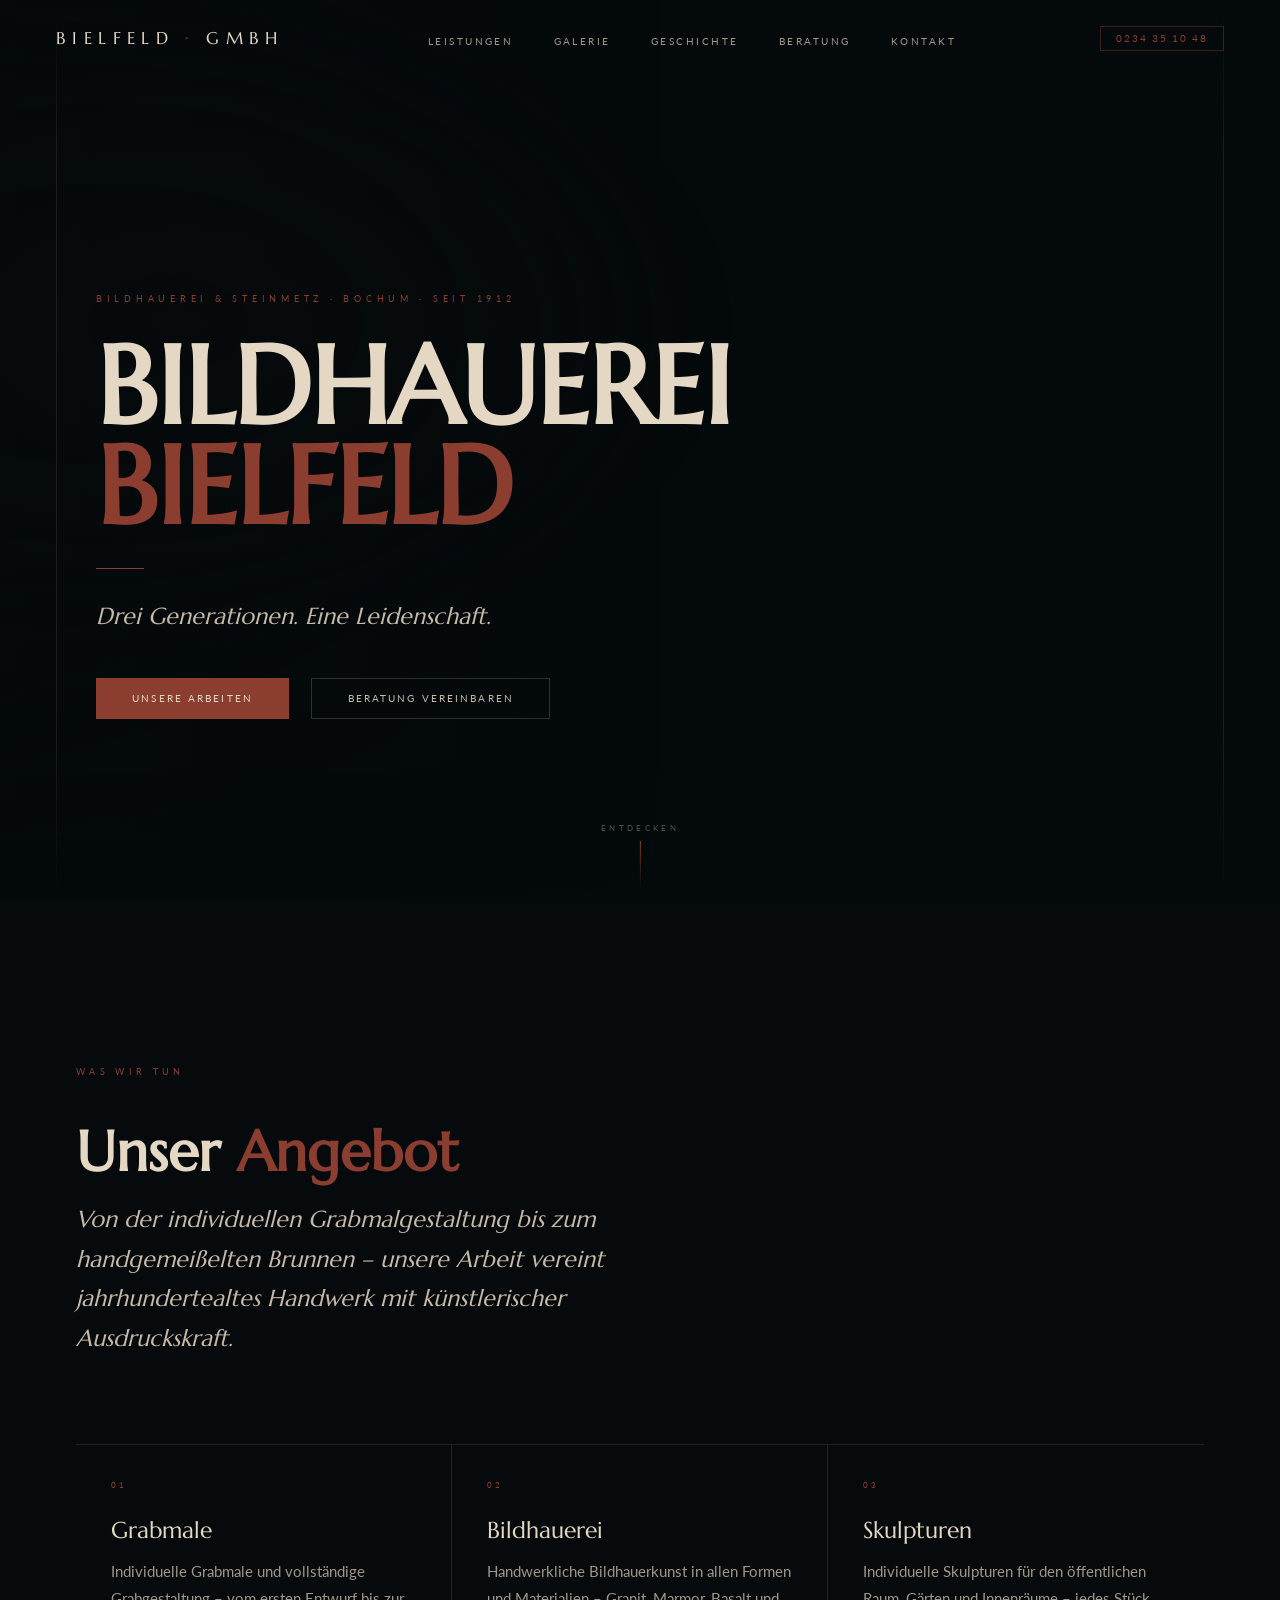
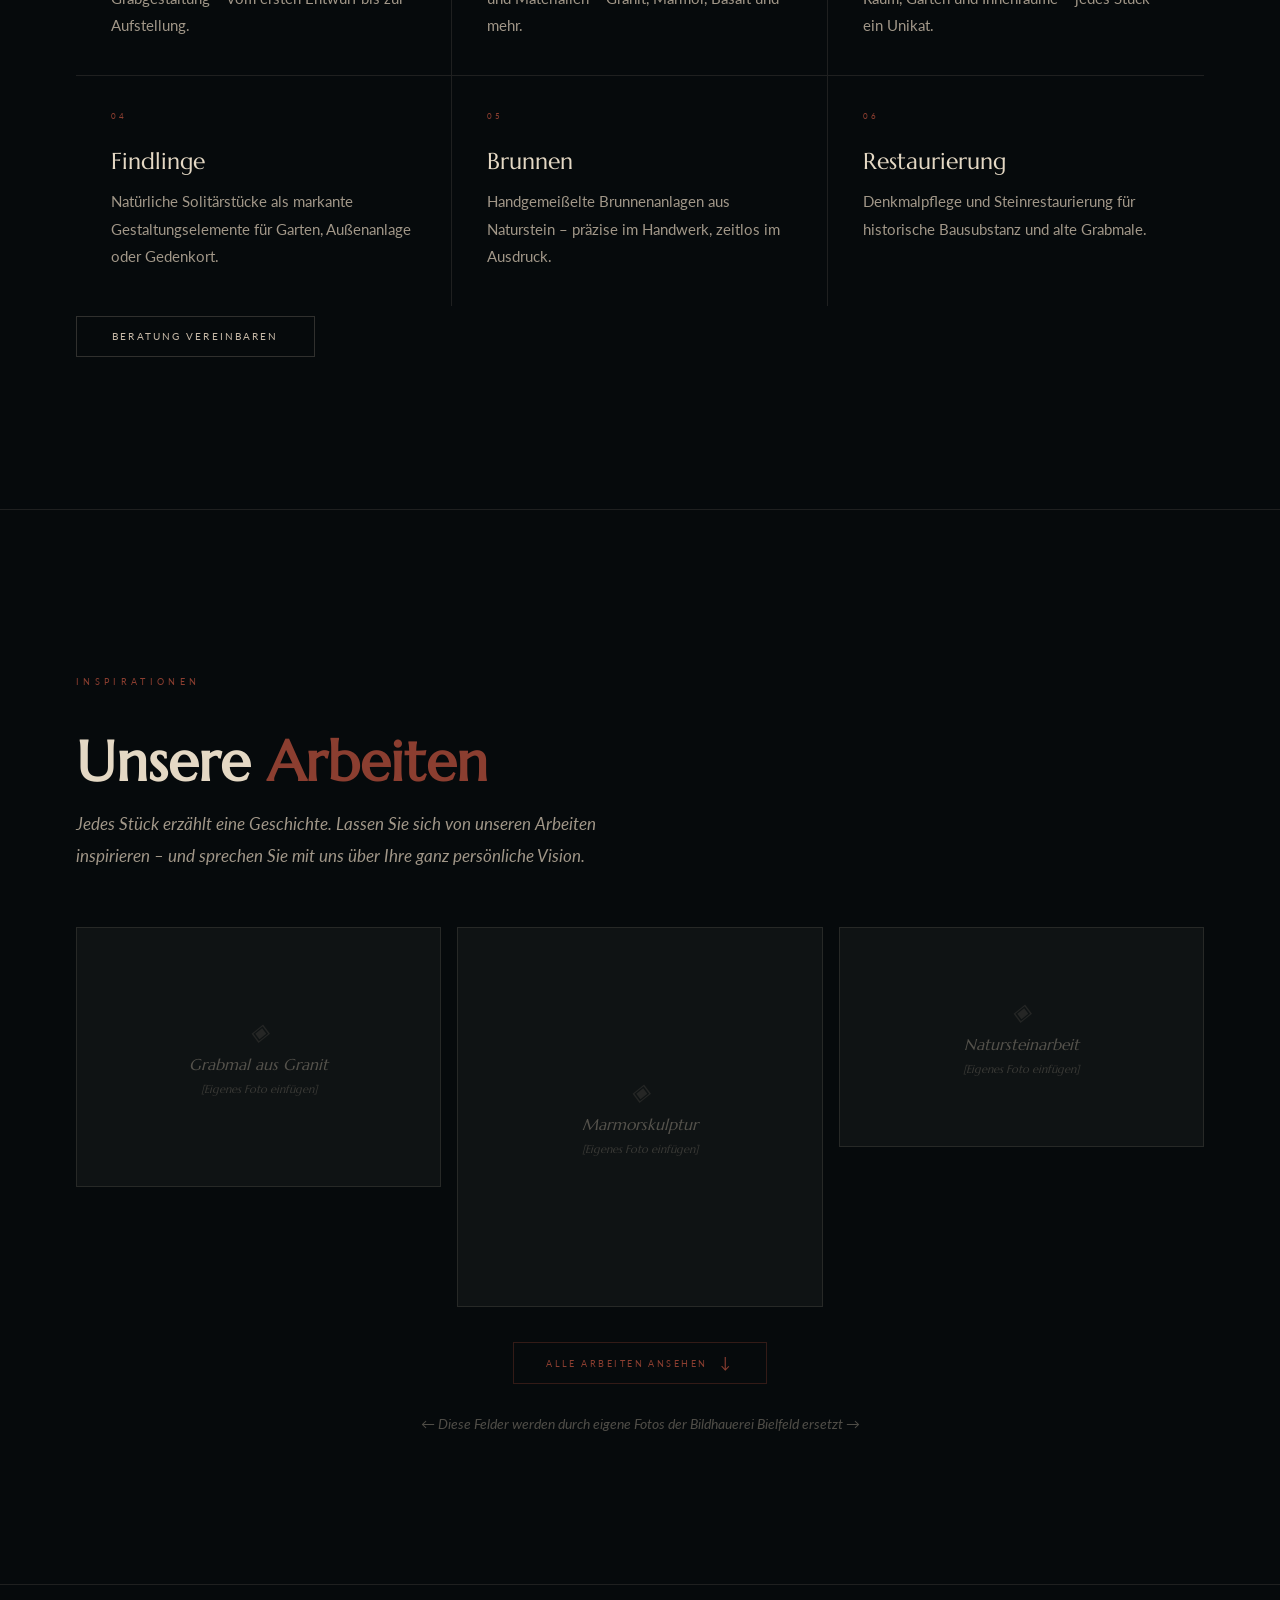
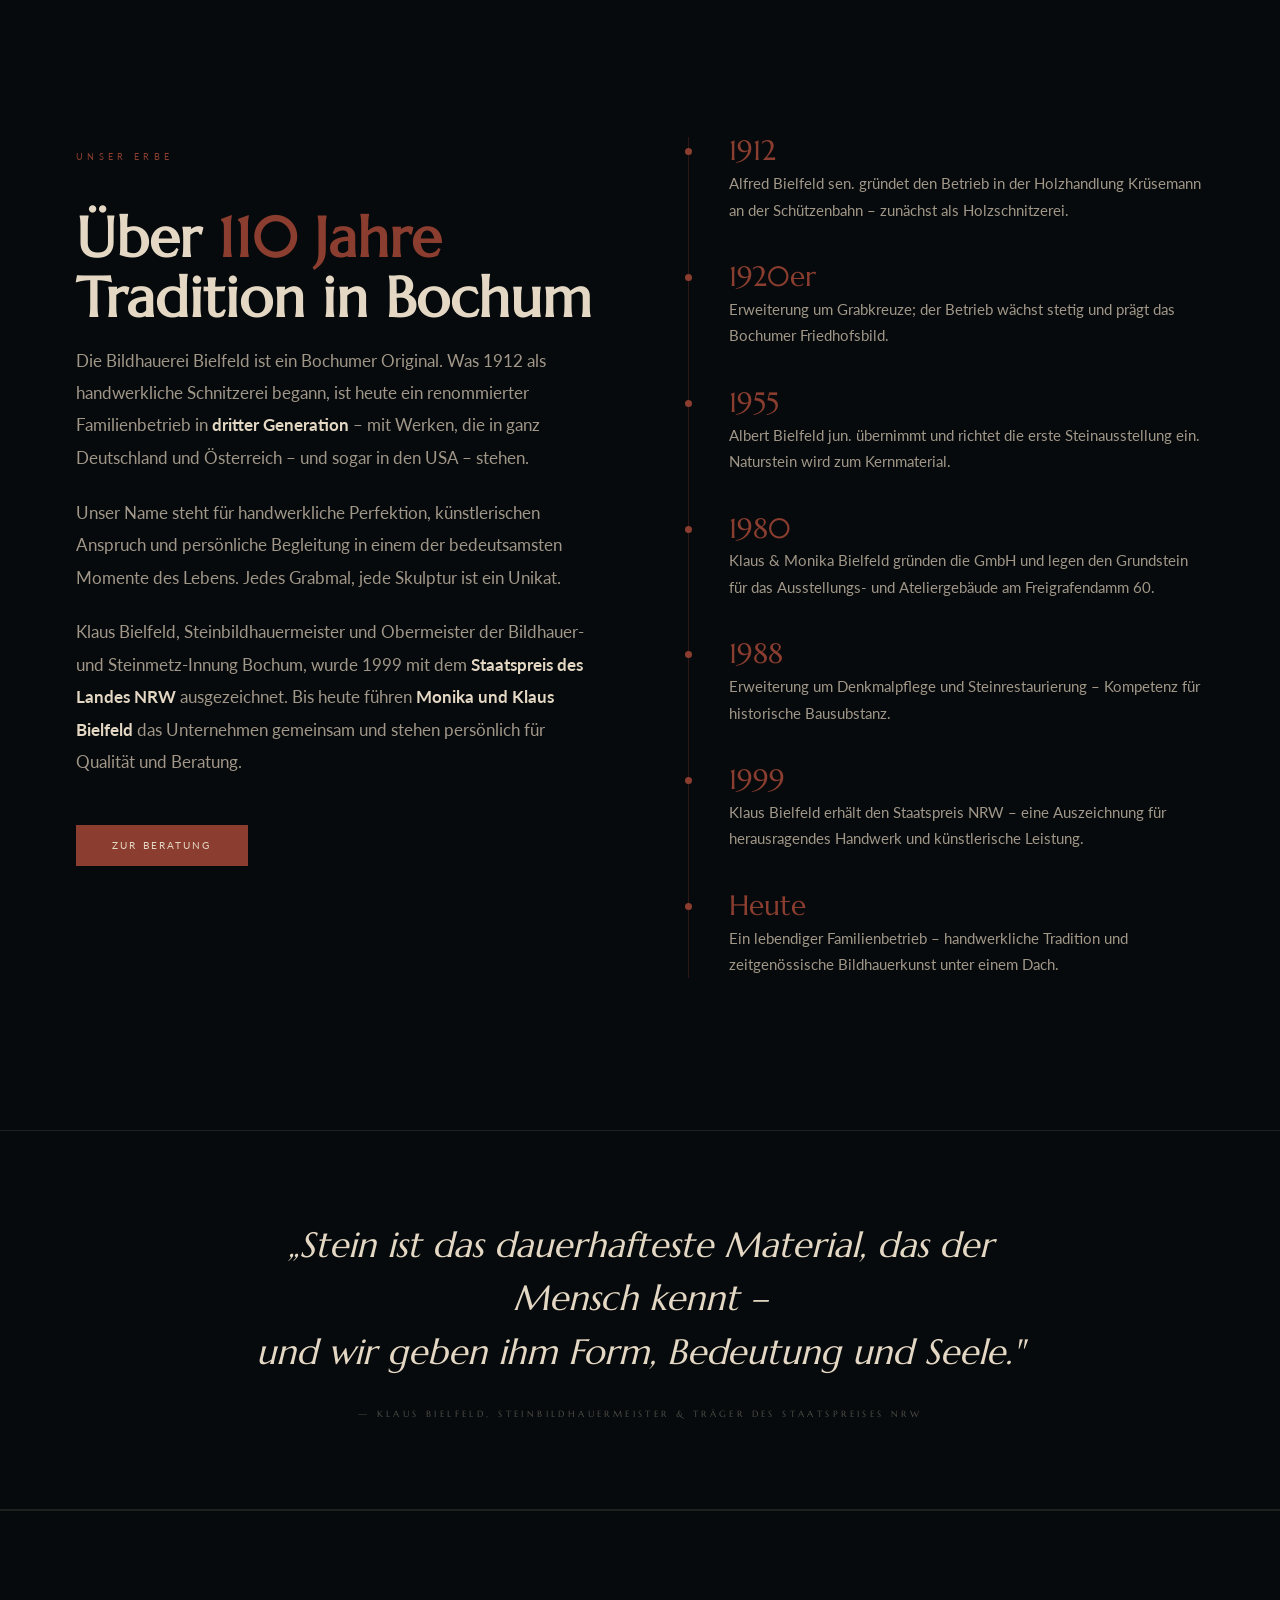
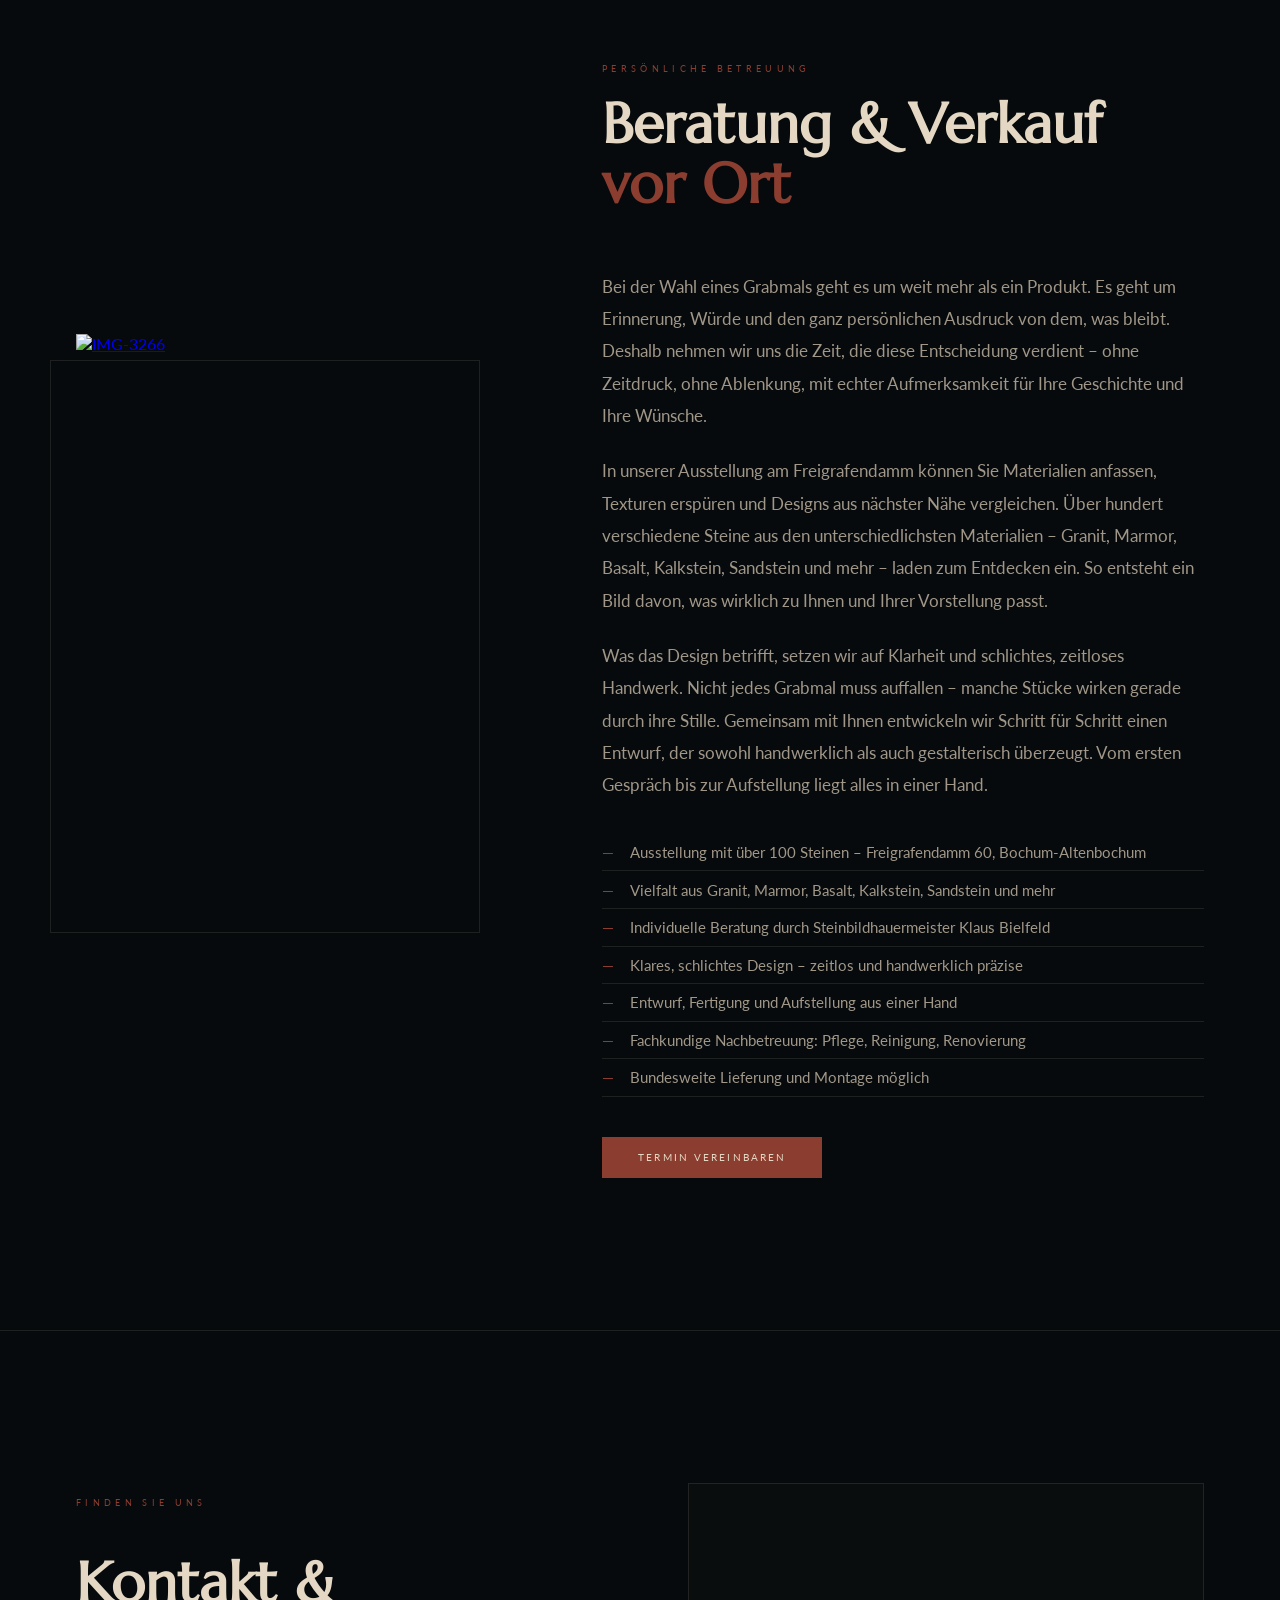
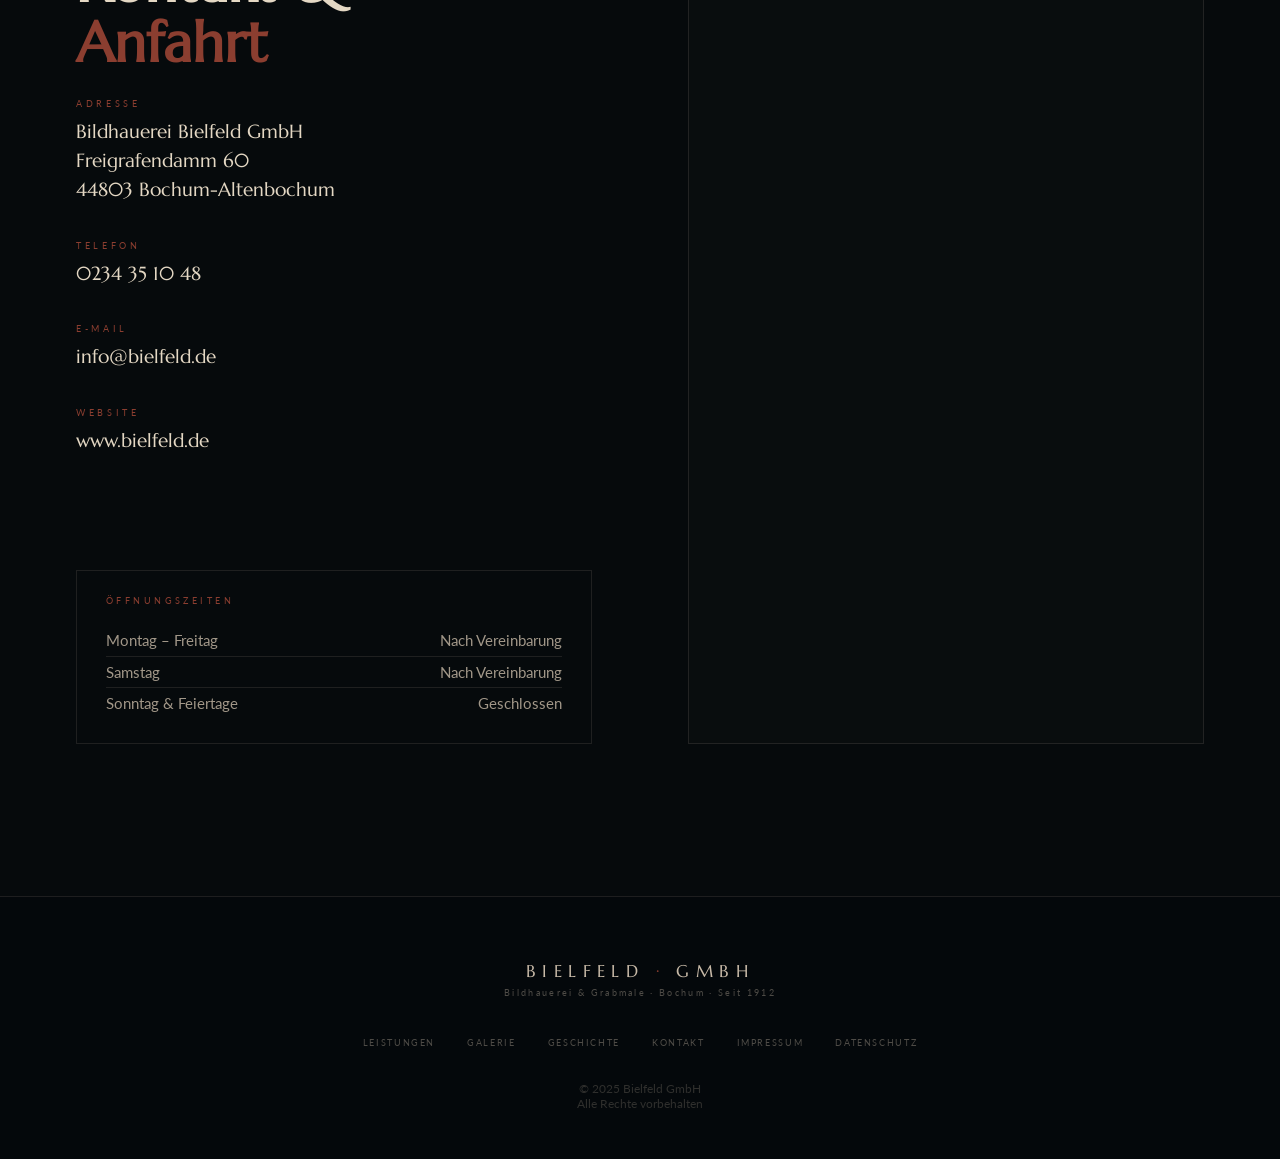
==== commit a10aea9f: "jetzt mit datenschutz und impressum" ====
--- a/index.html
+++ b/index.html
@@ -60,7 +60,7 @@
     <p class="hero-overline">Bildhauerei &amp; Steinmetz · Bochum · Seit 1912</p>
     <h1 class="hero-title">BILDHAUEREI<br><span style="color: var(--brick-red)">BIELFELD</span></h1>
     <div class="hero-rule"></div>
-    <p class="hero-sub">Vier Generationen. Eine Leidenschaft.</p>
+    <p class="hero-sub">Drei Generationen. Eine Leidenschaft.</p>
     <div class="hero-actions">
       <a href="#gallery" class="btn btn--solid">Unsere Arbeiten</a>
       <a href="#contact" class="btn btn--outline">Beratung vereinbaren</a>
@@ -226,7 +226,7 @@
         <h2 class="h2 reveal d1">Über <i>110 Jahre</i><br>Tradition in Bochum</h2>
         <div class="divider reveal d2"></div>
         <div class="reveal d2">
-          <p>Die Bildhauerei Bielfeld ist ein Bochumer Original. Was 1912 als handwerkliche Schnitzerei begann, is heute ein renommierter Familienbetrieb in <strong>vier Generationen</strong> – mit Werken, die in ganz Deutschland und Österreich – und sogar in den USA – stehen.</p>
+          <p>Die Bildhauerei Bielfeld ist ein Bochumer Original. Was 1912 als handwerkliche Schnitzerei begann, ist heute ein renommierter Familienbetrieb in <strong>dritter Generation</strong> – mit Werken, die in ganz Deutschland und Österreich – und sogar in den USA – stehen.</p>
           <p>Unser Name steht für handwerkliche Perfektion, künstlerischen Anspruch und persönliche Begleitung in einem der bedeutsamsten Momente des Lebens. Jedes Grabmal, jede Skulptur ist ein Unikat.</p>
           <p>Klaus Bielfeld, Steinbildhauermeister und Obermeister der Bildhauer- und Steinmetz-Innung Bochum, wurde 1999 mit dem <strong>Staatspreis des Landes NRW</strong> ausgezeichnet. Bis heute führen <strong>Monika und Klaus Bielfeld</strong> das Unternehmen gemeinsam und stehen persönlich für Qualität und Beratung.</p>
         </div>
@@ -322,11 +322,12 @@
   <div class="container">
     <div class="contact-grid">
 
-      <div>
+      <!-- Info: label + heading + address/tel/email/website -->
+      <div class="contact-info-top">
         <span class="label reveal">Finden Sie uns</span>
         <h2 class="h2 reveal d1">Kontakt &amp;<br><i>Anfahrt</i></h2>
 
-        <div class="contact-info reveal d2">
+        <div class="contact-blocks reveal d2">
           <div class="c-block">
             <div class="c-label">Adresse</div>
             <div class="c-value">
@@ -353,23 +354,11 @@
               <a href="https://www.bielfeld.de" target="_blank">www.bielfeld.de</a>
             </div>
           </div>
-
-          <div class="c-hours">
-            <div class="c-hours-title">Öffnungszeiten</div>
-            <div class="h-row">
-              <span>Montag – Freitag</span><span>Nach Vereinbarung</span>
-            </div>
-            <div class="h-row">
-              <span>Samstag</span><span>Nach Vereinbarung</span>
-            </div>
-            <div class="h-row">
-              <span>Sonntag &amp; Feiertage</span><span>Geschlossen</span>
-            </div>
-          </div>
-        </div>
-      </div>
-
-            <div class="contact-map-wrap reveal d2">
+        </div>
+      </div>
+
+      <!-- Map – on mobile appears between Anschrift and Öffnungszeiten -->
+      <div class="contact-map-wrap reveal d2">
         <iframe class="styled-map"
                 src="https://www.google.com/maps/embed?pb=!1m18!1m12!1m3!1d2485.0701091603582!2d7.2488506999999975!3d51.47522739999999!2m3!1f0!2f0!3f0!3m2!1i1024!2i768!4f13.1!3m3!1m2!1s0x47b91fe6a076a40d%3A0x2d378d383970ac08!2sBielfeld%20GmbH!5e0!3m2!1sde!2scr!4v1780946979816!5m2!1sde!2scr"
                 width="100%"
@@ -379,6 +368,21 @@
                 referrerpolicy="no-referrer-when-downgrade"></iframe>
       </div>
 
+      <!-- Hours – below address on desktop, below map on mobile -->
+      <div class="contact-hours-wrap reveal d3">
+        <div class="c-hours">
+          <div class="c-hours-title">Öffnungszeiten</div>
+          <div class="h-row">
+            <span>Montag – Freitag</span><span>Nach Vereinbarung</span>
+          </div>
+          <div class="h-row">
+            <span>Samstag</span><span>Nach Vereinbarung</span>
+          </div>
+          <div class="h-row">
+            <span>Sonntag &amp; Feiertage</span><span>Geschlossen</span>
+          </div>
+        </div>
+      </div>
 
     </div>
   </div>
@@ -400,8 +404,8 @@
         <li><a href="#gallery">Galerie</a></li>
         <li><a href="#about">Geschichte</a></li>
         <li><a href="#contact">Kontakt</a></li>
-        <li><a href="#">Impressum</a></li>
-        <li><a href="#">Datenschutz</a></li>
+        <li><a href="impressum.html">Impressum</a></li>
+        <li><a href="datenschutz.html">Datenschutz</a></li>
       </ul>
       <div class="footer-legal">
         © 2025 Bielfeld GmbH<br>Alle Rechte vorbehalten
--- a/style.css
+++ b/style.css
@@ -1,3 +1,4 @@
+/* styles.css */
 /* ─── Variables & Reset ───────────────────────────────── */
 :root {
   --dark:         #060a0c;
@@ -172,6 +173,10 @@
       rgba(6,10,12,0.55) 38%,
       transparent 60%),
     linear-gradient(to right, rgba(5,9,11,.42) 0%, transparent 52%);
+  /* Fade the entire overlay to transparent in the bottom ~25% of the hero
+     so there is no hard edge at the hero/services boundary */
+  -webkit-mask-image: linear-gradient(to bottom, black 0%, black 72%, transparent 100%);
+  mask-image: linear-gradient(to bottom, black 0%, black 72%, transparent 100%);
 }
 
 /* Legacy hero-photo div is now vestigial – hidden */
@@ -273,7 +278,7 @@
 
 /* ─── Scroll hint ─────────────────────────────────────── */
 .hero-scroll {
-  position: absolute; bottom: 2.5rem; left: 50%;
+  position: absolute; bottom: 0.7rem; left: 50%;
   transform: translateX(-50%);
   display: flex; flex-direction: column; align-items: center; gap: 0.5rem;
   opacity: 0; animation: fadeIn 1s ease forwards 1.8s;
@@ -557,17 +562,26 @@
   padding: 0.58rem 0;
   border-bottom: 1px solid var(--hairline);
 }
-.feature-list li:first-child { border-top: 1px solid var(--hairline); }
+.feature-list li:first-child { border-top: none; }
 .feature-list li::before { content: '—'; color: var(--brick-red); flex-shrink: 0; }
 
 /* ─── Kontakt ─────────────────────────────────────────── */
 #contact { background: transparent; }
 
 .contact-grid {
-  display: grid; grid-template-columns: 1fr 1fr;
-  gap: 6rem; align-items: start;
-}
-.contact-info { margin-top: 4rem; }
+  display: grid;
+  grid-template-columns: 1fr 1fr;
+  grid-template-areas:
+    "info map"
+    "hours map";
+  column-gap: 6rem;
+  align-items: start;
+}
+.contact-info-top   { grid-area: info; }
+.contact-map-wrap   { grid-area: map; align-self: stretch; }
+.contact-hours-wrap { grid-area: hours; padding-top: 3rem; }
+
+.contact-blocks { margin-top: 4rem; }
 .c-block { margin-bottom: 2.2rem; }
 .c-label {
   font-size: 0.54rem; letter-spacing: 0.42em;
@@ -607,8 +621,8 @@
 
 .styled-map {
   width: 100%;
-  height: auto;
-  min-height: 400px;
+  height: 100%;
+  min-height: 420px;
   border: 0;
   
   /* Der CSS-Trick: Invertiert die Farben, nimmt die Sättigung raus 
@@ -760,8 +774,17 @@
   .nav-hamburger { display: flex; }
   .section { padding: 6.5rem 0; }
   .about-grid,
-  .consult-grid,
-  .contact-grid { grid-template-columns: 1fr; gap: 3rem; }
+  .consult-grid { grid-template-columns: 1fr; gap: 3rem; }
+  .contact-grid {
+    grid-template-columns: 1fr;
+    grid-template-areas:
+      "info"
+      "map"
+      "hours";
+    gap: 3rem;
+  }
+  .contact-map-wrap { align-self: auto; }
+  .contact-hours-wrap { padding-top: 0; }
   .services-grid { grid-template-columns: repeat(2, 1fr); }
   /* fix border on 2-col layout */
   .s-card:nth-child(3n) { border-right: 1px solid var(--hairline); }
@@ -775,6 +798,8 @@
       rgba(6,10,12,0.92) 0%,
       rgba(6,10,12,0.50) 40%,
       transparent 62%);
+    -webkit-mask-image: linear-gradient(to bottom, black 0%, black 70%, transparent 100%);
+    mask-image: linear-gradient(to bottom, black 0%, black 70%, transparent 100%);
   }
   .hero-rule { margin: 1.8rem auto; }
   .hero-actions { justify-content: center; }
@@ -786,4 +811,4 @@
   .hero-title { font-size: 3.2rem; }
   .services-grid { grid-template-columns: 1fr; }
   .s-card { border-right: none !important; }
-}
+}
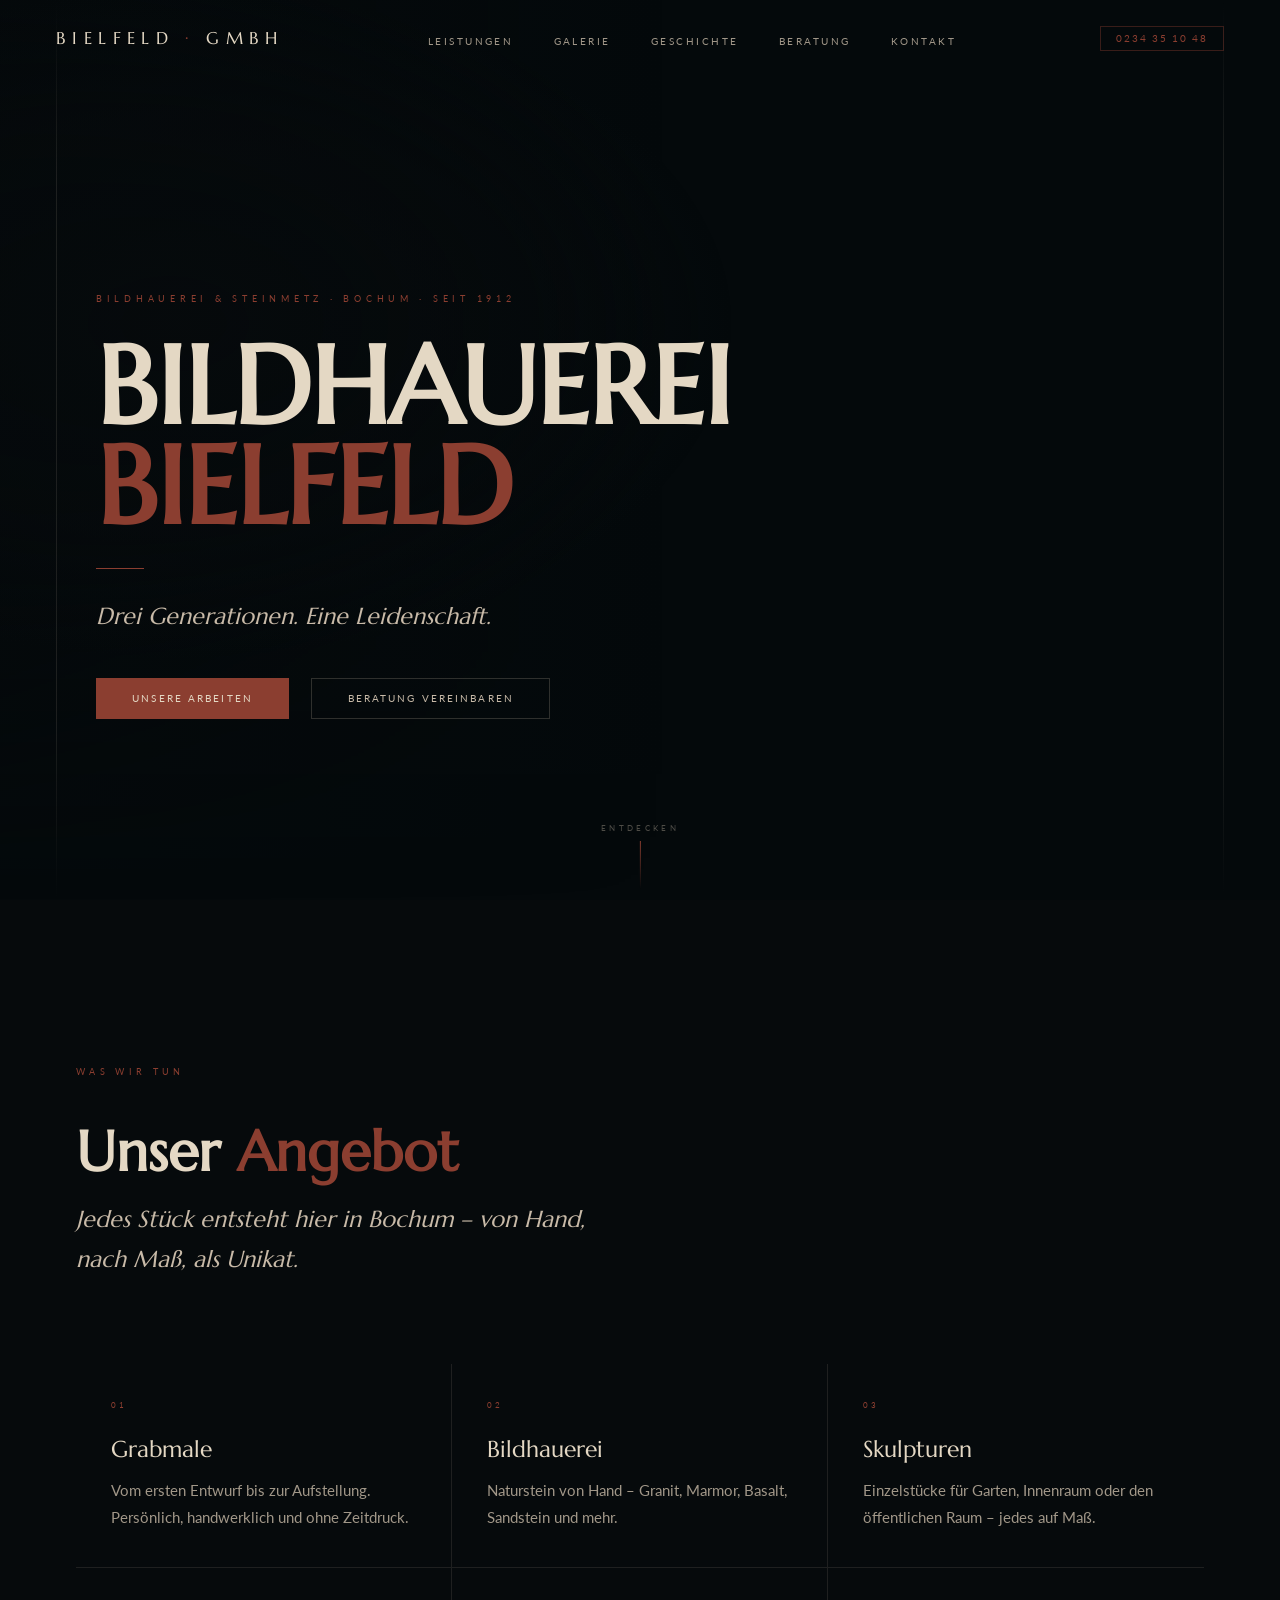
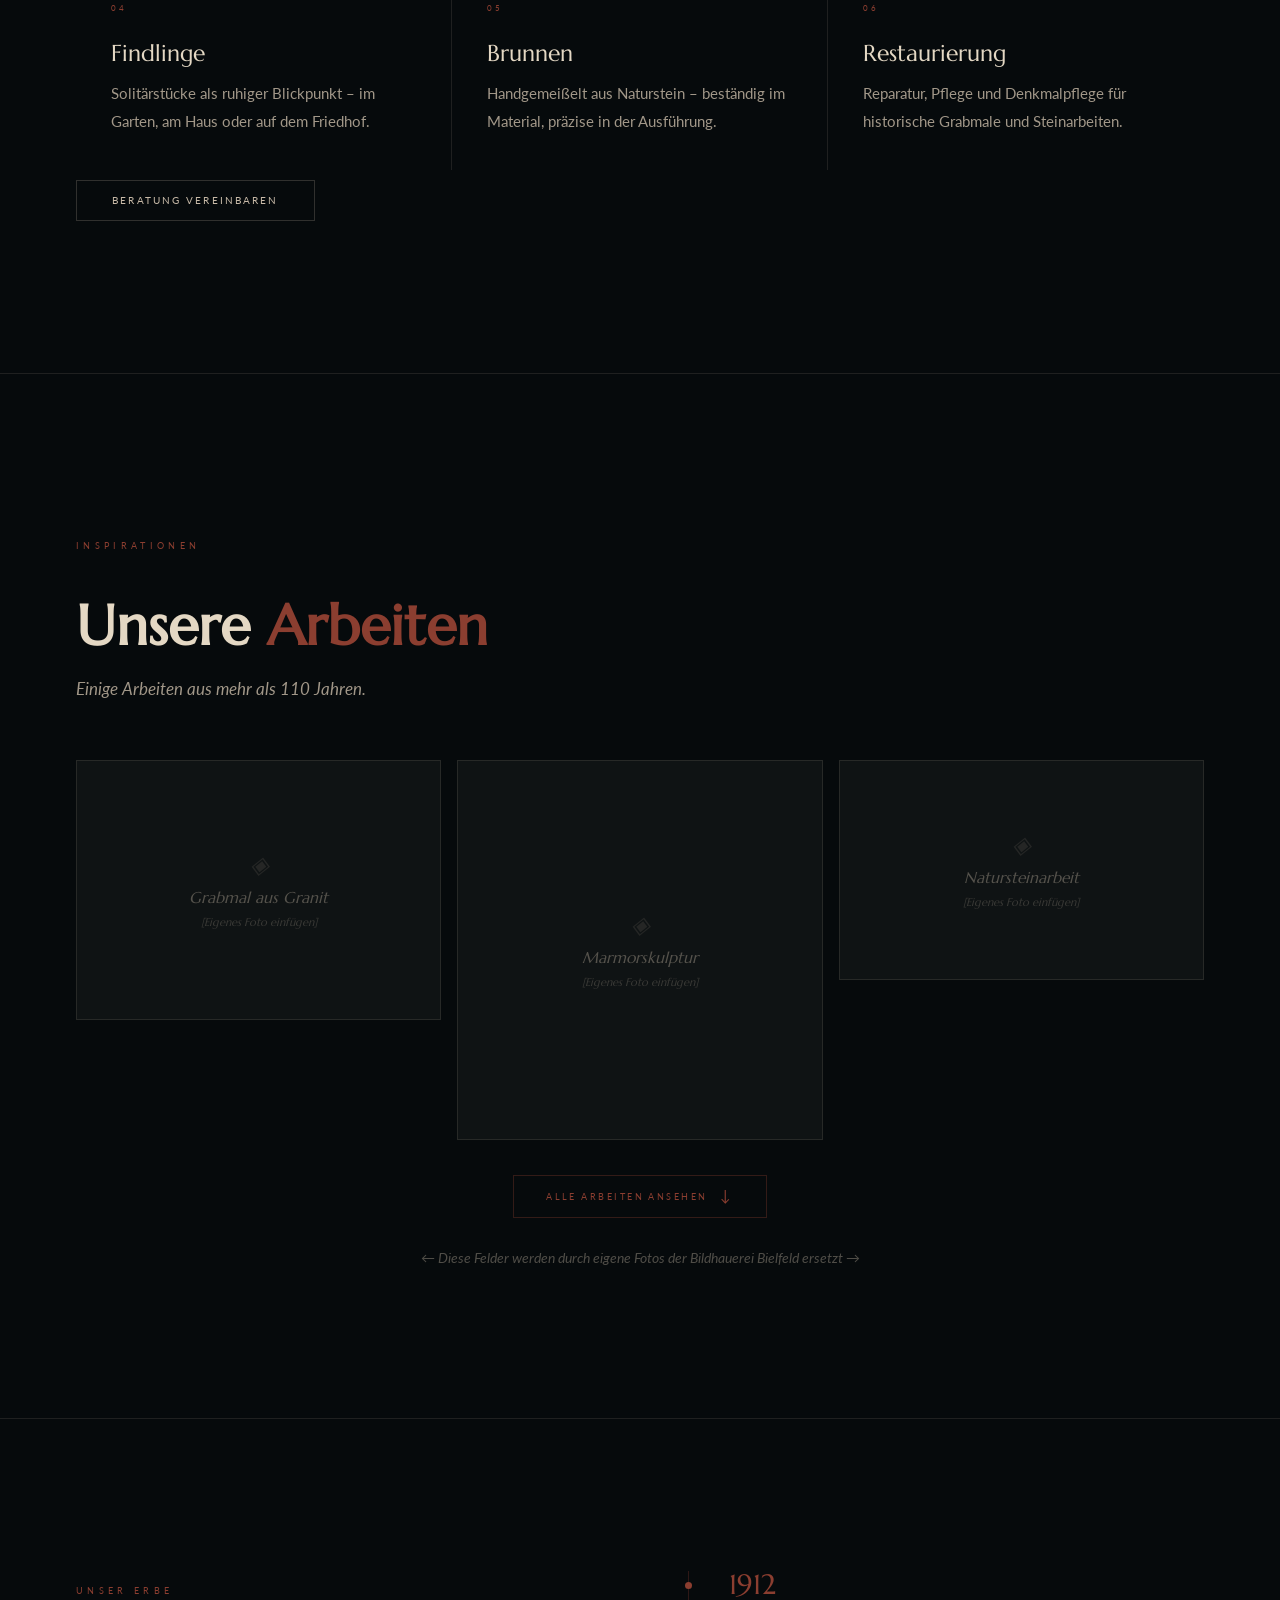
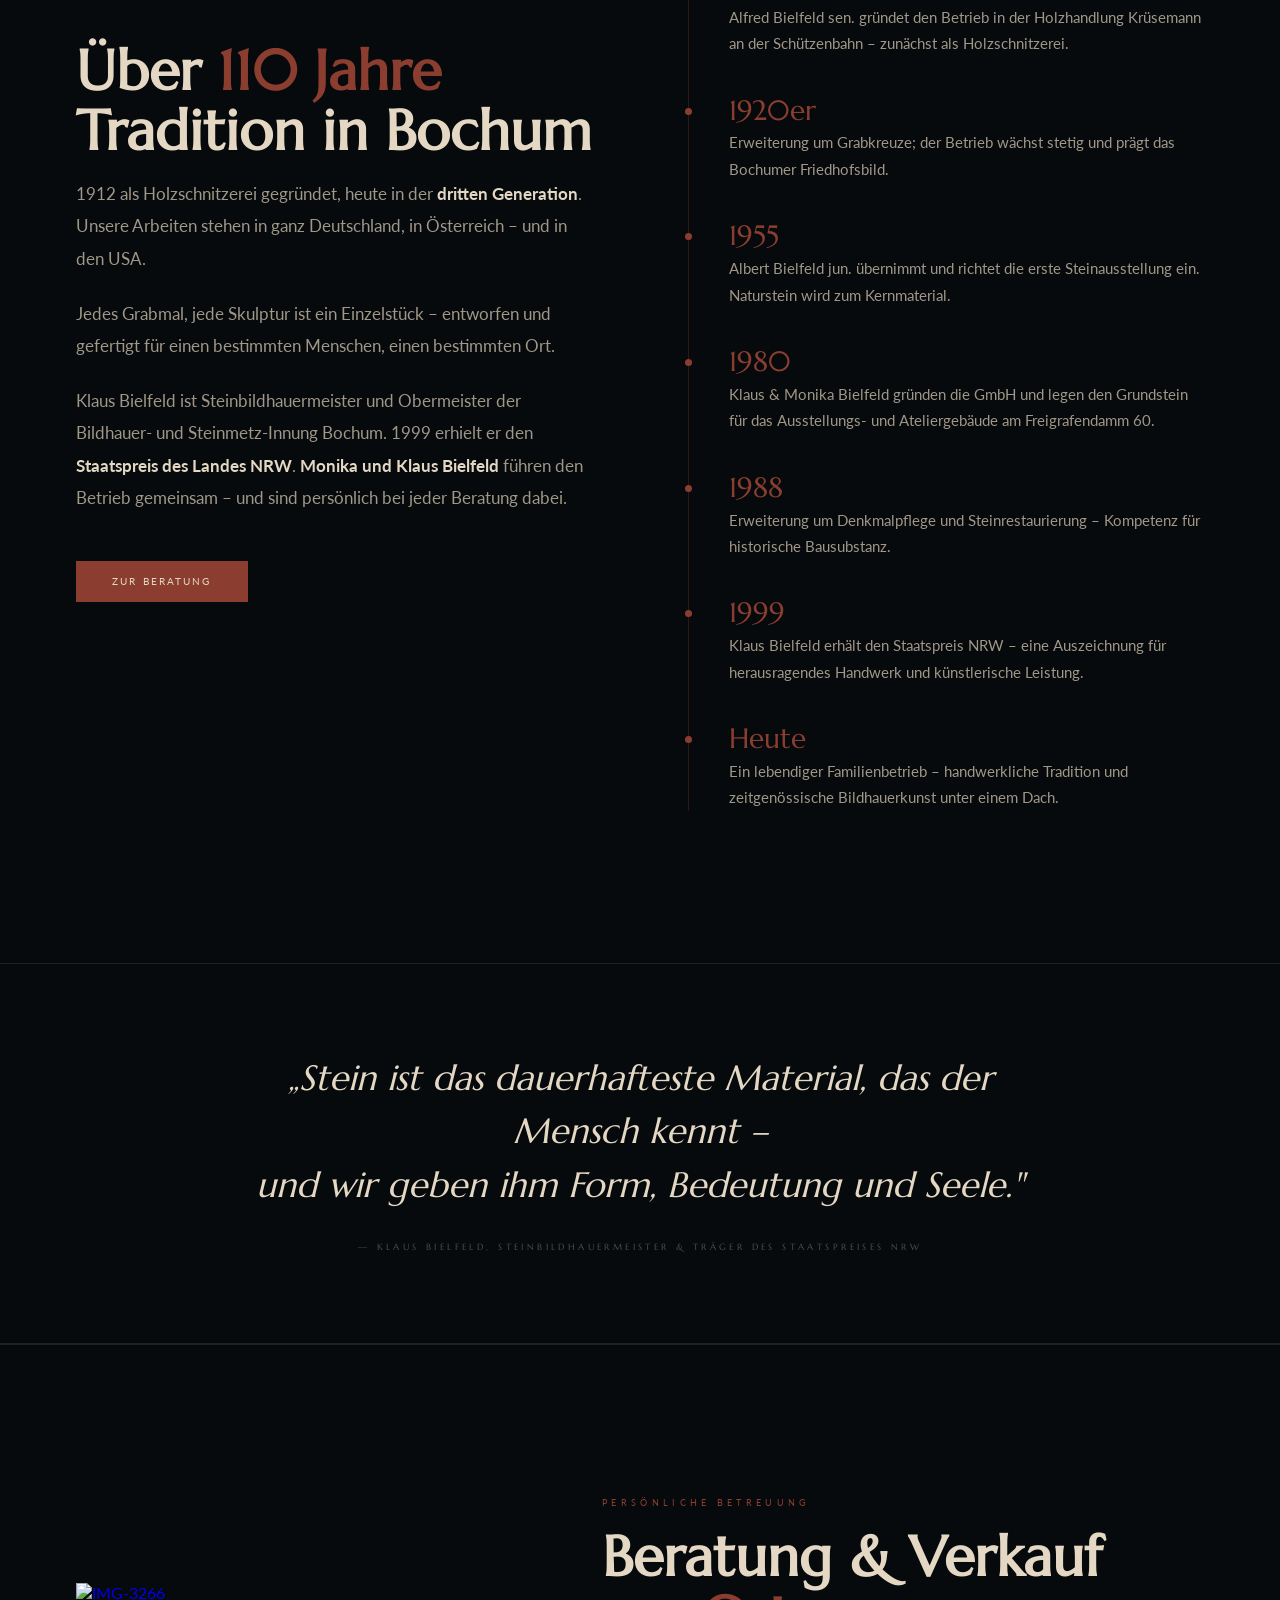
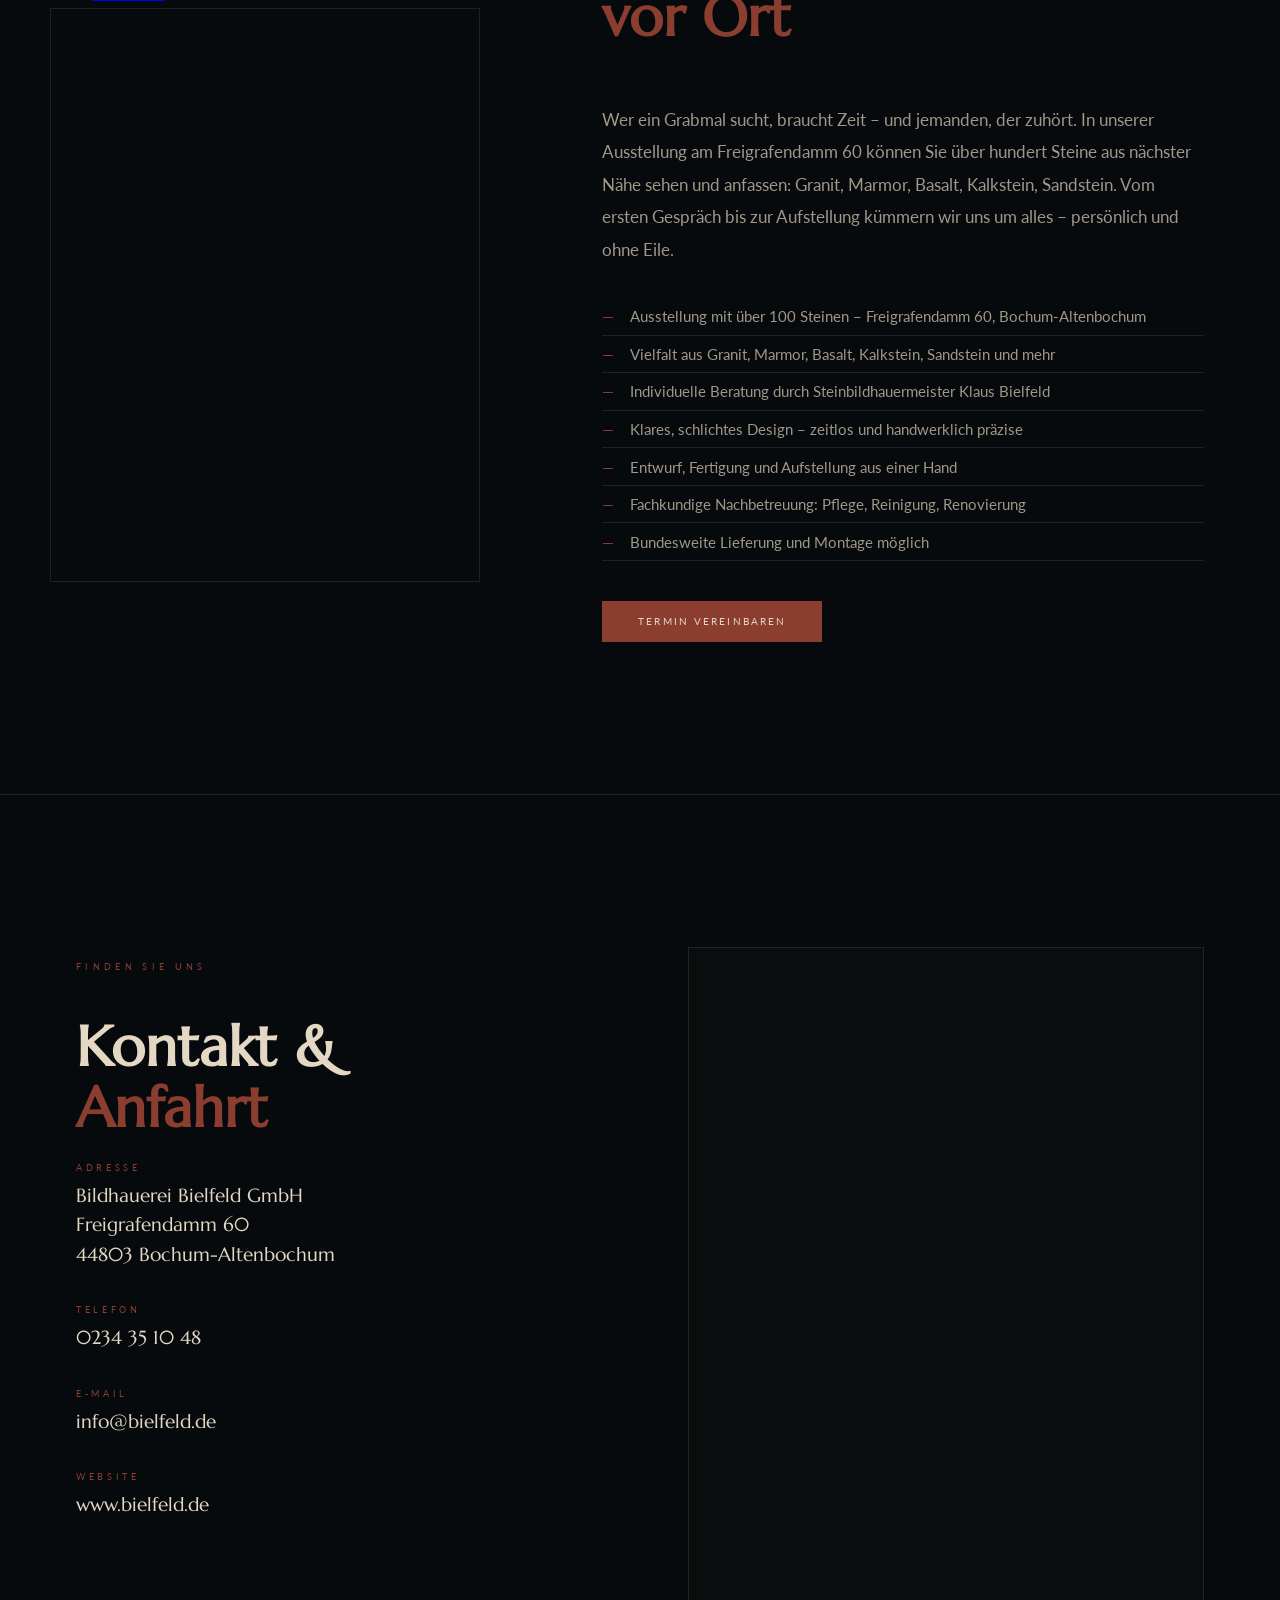
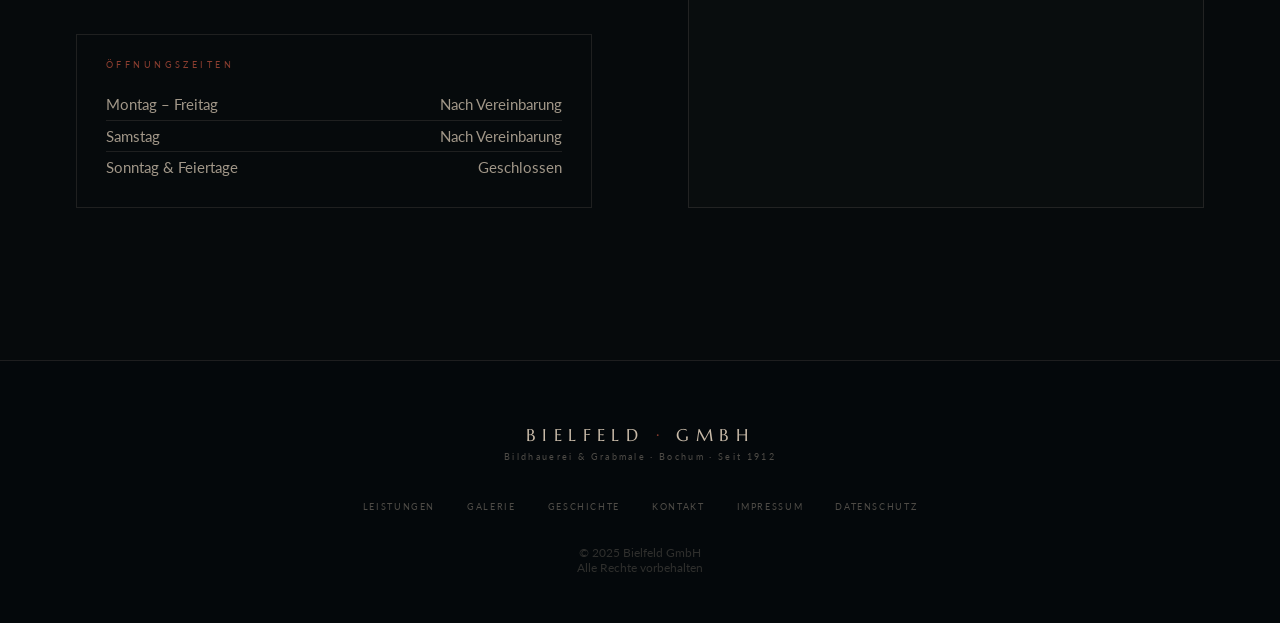
==== commit e43f4f2f: "neue texte" ====
--- a/index.html
+++ b/index.html
@@ -82,8 +82,7 @@
     <span class="label reveal">Was wir tun</span>
     <h2 class="h2 reveal d1">Unser <i>Angebot</i></h2>
     <p class="services-lead reveal d1">
-      Von der individuellen Grabmalgestaltung bis zum handgemeißelten Brunnen –
-      unsere Arbeit vereint jahrhundertealtes Handwerk mit künstlerischer Ausdruckskraft.
+      Jedes Stück entsteht hier in Bochum – von Hand, nach Maß, als Unikat.
     </p>
 
     <div class="services-grid">
@@ -92,7 +91,7 @@
         <div class="s-card-body">
           <span class="s-num">01</span>
           <div class="s-title">Grabmale</div>
-          <p class="s-desc">Individuelle Grabmale und vollständige Grabgestaltung – vom ersten Entwurf bis zur Aufstellung.</p>
+          <p class="s-desc">Vom ersten Entwurf bis zur Aufstellung. Persönlich, handwerklich und ohne Zeitdruck.</p>
         </div>
       </div>
 
@@ -100,7 +99,7 @@
         <div class="s-card-body">
           <span class="s-num">02</span>
           <div class="s-title">Bildhauerei</div>
-          <p class="s-desc">Handwerkliche Bildhauerkunst in allen Formen und Materialien – Granit, Marmor, Basalt und mehr.</p>
+          <p class="s-desc">Naturstein von Hand – Granit, Marmor, Basalt, Sandstein und mehr.</p>
         </div>
       </div>
 
@@ -108,7 +107,7 @@
         <div class="s-card-body">
           <span class="s-num">03</span>
           <div class="s-title">Skulpturen</div>
-          <p class="s-desc">Individuelle Skulpturen für den öffentlichen Raum, Gärten und Innenräume – jedes Stück ein Unikat.</p>
+          <p class="s-desc">Einzelstücke für Garten, Innenraum oder den öffentlichen Raum – jedes auf Maß.</p>
         </div>
       </div>
 
@@ -116,7 +115,7 @@
         <div class="s-card-body">
           <span class="s-num">04</span>
           <div class="s-title">Findlinge</div>
-          <p class="s-desc">Natürliche Solitärstücke als markante Gestaltungselemente für Garten, Außenanlage oder Gedenkort.</p>
+          <p class="s-desc">Solitärstücke als ruhiger Blickpunkt – im Garten, am Haus oder auf dem Friedhof.</p>
         </div>
       </div>
 
@@ -124,7 +123,7 @@
         <div class="s-card-body">
           <span class="s-num">05</span>
           <div class="s-title">Brunnen</div>
-          <p class="s-desc">Handgemeißelte Brunnenanlagen aus Naturstein – präzise im Handwerk, zeitlos im Ausdruck.</p>
+          <p class="s-desc">Handgemeißelt aus Naturstein – beständig im Material, präzise in der Ausführung.</p>
         </div>
       </div>
 
@@ -132,7 +131,7 @@
         <div class="s-card-body">
           <span class="s-num">06</span>
           <div class="s-title">Restaurierung</div>
-          <p class="s-desc">Denkmalpflege und Steinrestaurierung für historische Bausubstanz und alte Grabmale.</p>
+          <p class="s-desc">Reparatur, Pflege und Denkmalpflege für historische Grabmale und Steinarbeiten.</p>
         </div>
       </div>
 
@@ -151,7 +150,7 @@
     <div class="gallery-head">
       <span class="label reveal">Inspirationen</span>
       <h2 class="h2 reveal d1">Unsere <i>Arbeiten</i></h2>
-      <p class="reveal d2">Jedes Stück erzählt eine Geschichte. Lassen Sie sich von unseren Arbeiten inspirieren – und sprechen Sie mit uns über Ihre ganz persönliche Vision.</p>
+      <p class="reveal d2">Einige Arbeiten aus mehr als 110 Jahren.</p>
     </div>
 
     <div class="gallery-expand-wrap">
@@ -226,9 +225,9 @@
         <h2 class="h2 reveal d1">Über <i>110 Jahre</i><br>Tradition in Bochum</h2>
         <div class="divider reveal d2"></div>
         <div class="reveal d2">
-          <p>Die Bildhauerei Bielfeld ist ein Bochumer Original. Was 1912 als handwerkliche Schnitzerei begann, ist heute ein renommierter Familienbetrieb in <strong>dritter Generation</strong> – mit Werken, die in ganz Deutschland und Österreich – und sogar in den USA – stehen.</p>
-          <p>Unser Name steht für handwerkliche Perfektion, künstlerischen Anspruch und persönliche Begleitung in einem der bedeutsamsten Momente des Lebens. Jedes Grabmal, jede Skulptur ist ein Unikat.</p>
-          <p>Klaus Bielfeld, Steinbildhauermeister und Obermeister der Bildhauer- und Steinmetz-Innung Bochum, wurde 1999 mit dem <strong>Staatspreis des Landes NRW</strong> ausgezeichnet. Bis heute führen <strong>Monika und Klaus Bielfeld</strong> das Unternehmen gemeinsam und stehen persönlich für Qualität und Beratung.</p>
+          <p>1912 als Holzschnitzerei gegründet, heute in der <strong>dritten Generation</strong>. Unsere Arbeiten stehen in ganz Deutschland, in Österreich – und in den USA.</p>
+          <p>Jedes Grabmal, jede Skulptur ist ein Einzelstück – entworfen und gefertigt für einen bestimmten Menschen, einen bestimmten Ort.</p>
+          <p>Klaus Bielfeld ist Steinbildhauermeister und Obermeister der Bildhauer- und Steinmetz-Innung Bochum. 1999 erhielt er den <strong>Staatspreis des Landes NRW</strong>. <strong>Monika und Klaus Bielfeld</strong> führen den Betrieb gemeinsam – und sind persönlich bei jeder Beratung dabei.</p>
         </div>
         <a href="#consultation" class="btn btn--solid reveal d3" style="margin-top:1.5rem;">Zur Beratung</a>
       </div>
@@ -295,9 +294,7 @@
       <div class="consult-text reveal d2">
         <span class="label">Persönliche Betreuung</span>
         <h2 class="h2">Beratung &amp; Verkauf<br><i>vor Ort</i></h2>
-        <p>Bei der Wahl eines Grabmals geht es um weit mehr als ein Produkt. Es geht um Erinnerung, Würde und den ganz persönlichen Ausdruck von dem, was bleibt. Deshalb nehmen wir uns die Zeit, die diese Entscheidung verdient – ohne Zeitdruck, ohne Ablenkung, mit echter Aufmerksamkeit für Ihre Geschichte und Ihre Wünsche.</p>
-        <p>In unserer Ausstellung am Freigrafendamm können Sie Materialien anfassen, Texturen erspüren und Designs aus nächster Nähe vergleichen. Über hundert verschiedene Steine aus den unterschiedlichsten Materialien – Granit, Marmor, Basalt, Kalkstein, Sandstein und mehr – laden zum Entdecken ein. So entsteht ein Bild davon, was wirklich zu Ihnen und Ihrer Vorstellung passt.</p>
-        <p>Was das Design betrifft, setzen wir auf Klarheit und schlichtes, zeitloses Handwerk. Nicht jedes Grabmal muss auffallen – manche Stücke wirken gerade durch ihre Stille. Gemeinsam mit Ihnen entwickeln wir Schritt für Schritt einen Entwurf, der sowohl handwerklich als auch gestalterisch überzeugt. Vom ersten Gespräch bis zur Aufstellung liegt alles in einer Hand.</p>
+        <p>Wer ein Grabmal sucht, braucht Zeit – und jemanden, der zuhört. In unserer Ausstellung am Freigrafendamm 60 können Sie über hundert Steine aus nächster Nähe sehen und anfassen: Granit, Marmor, Basalt, Kalkstein, Sandstein. Vom ersten Gespräch bis zur Aufstellung kümmern wir uns um alles – persönlich und ohne Eile.</p>
         <ul class="feature-list">
           <li>Ausstellung mit über 100 Steinen – Freigrafendamm 60, Bochum-Altenbochum</li>
           <li>Vielfalt aus Granit, Marmor, Basalt, Kalkstein, Sandstein und mehr</li>
@@ -510,4 +507,4 @@
 </script>
 
 </body>
-</html>+</html>
--- a/style.css
+++ b/style.css
@@ -352,6 +352,8 @@
 }
 /* remove right border from every 3rd card */
 .s-card:nth-child(3n) { border-right: none; }
+/* remove top border from first row */
+.s-card:nth-child(-n+3) { border-top: none; }
 .s-card:hover { border-top-color: var(--brick-red); }
 
 .s-num {
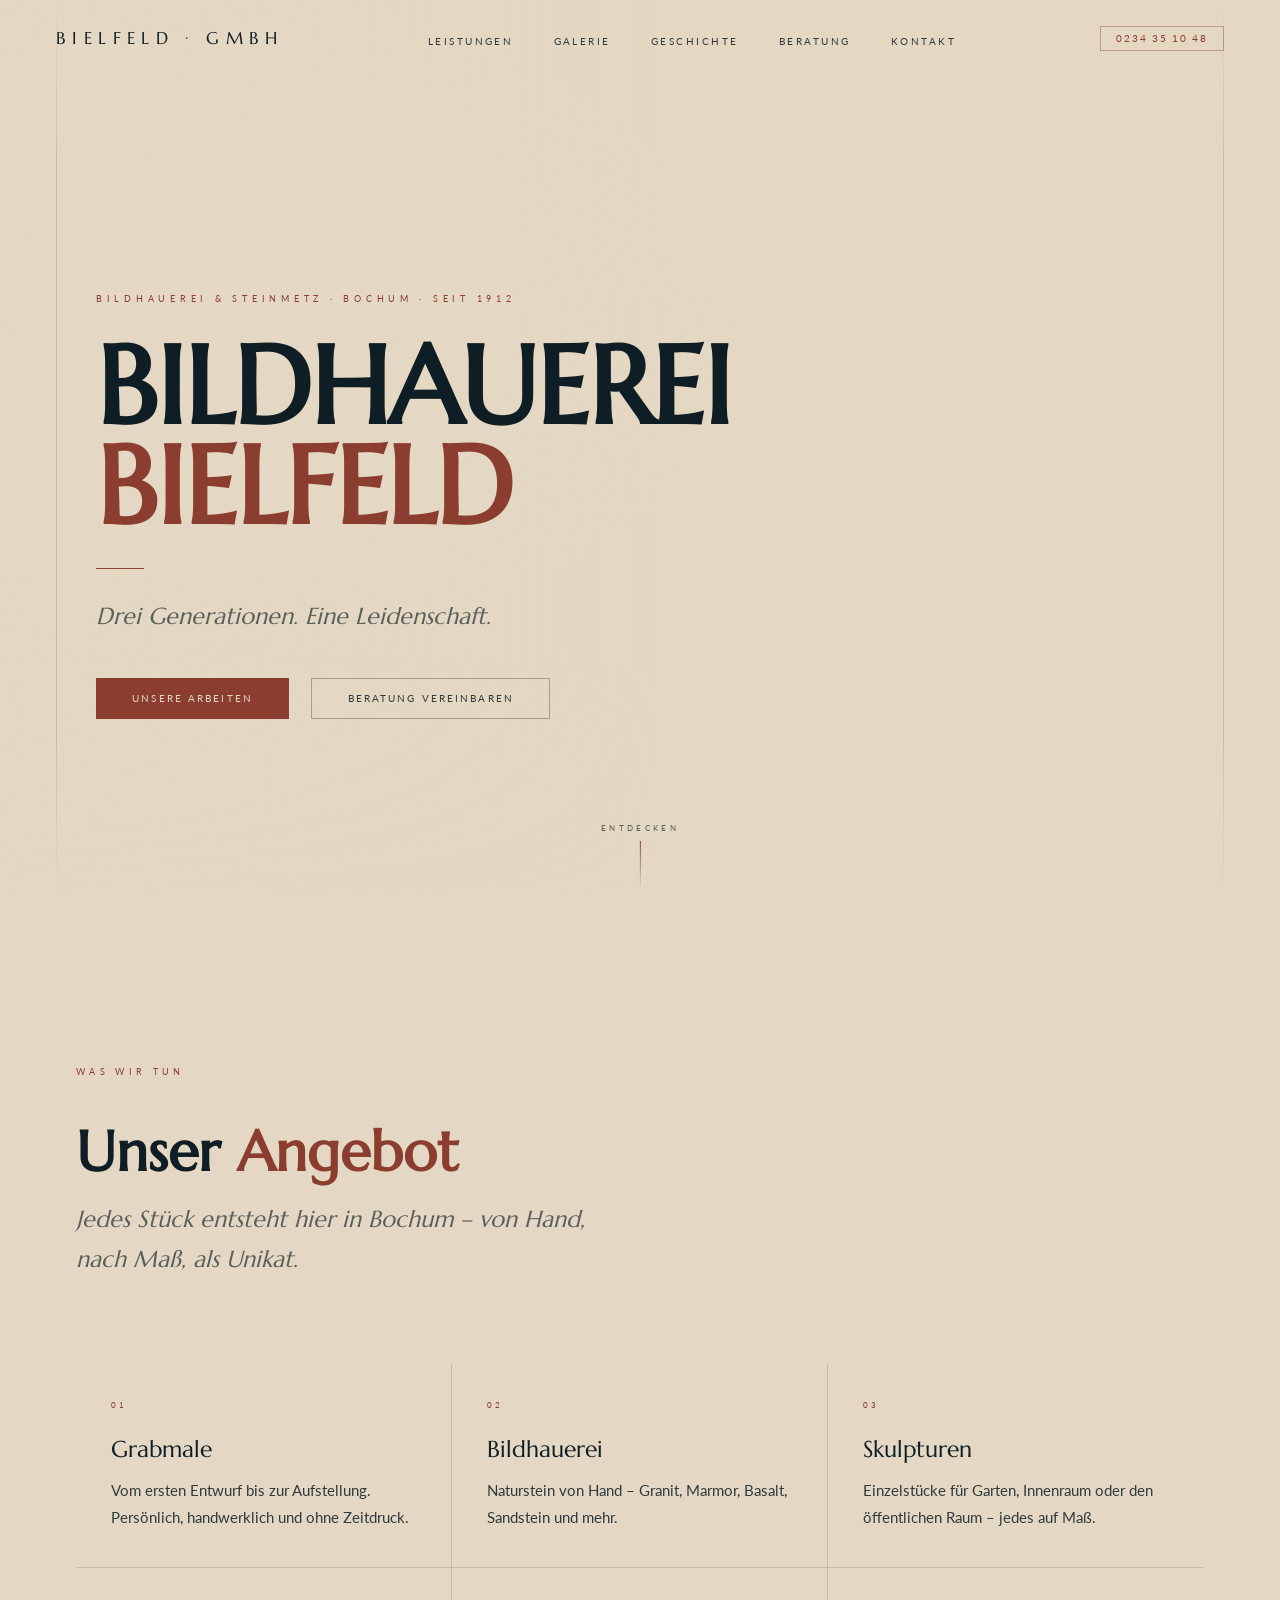
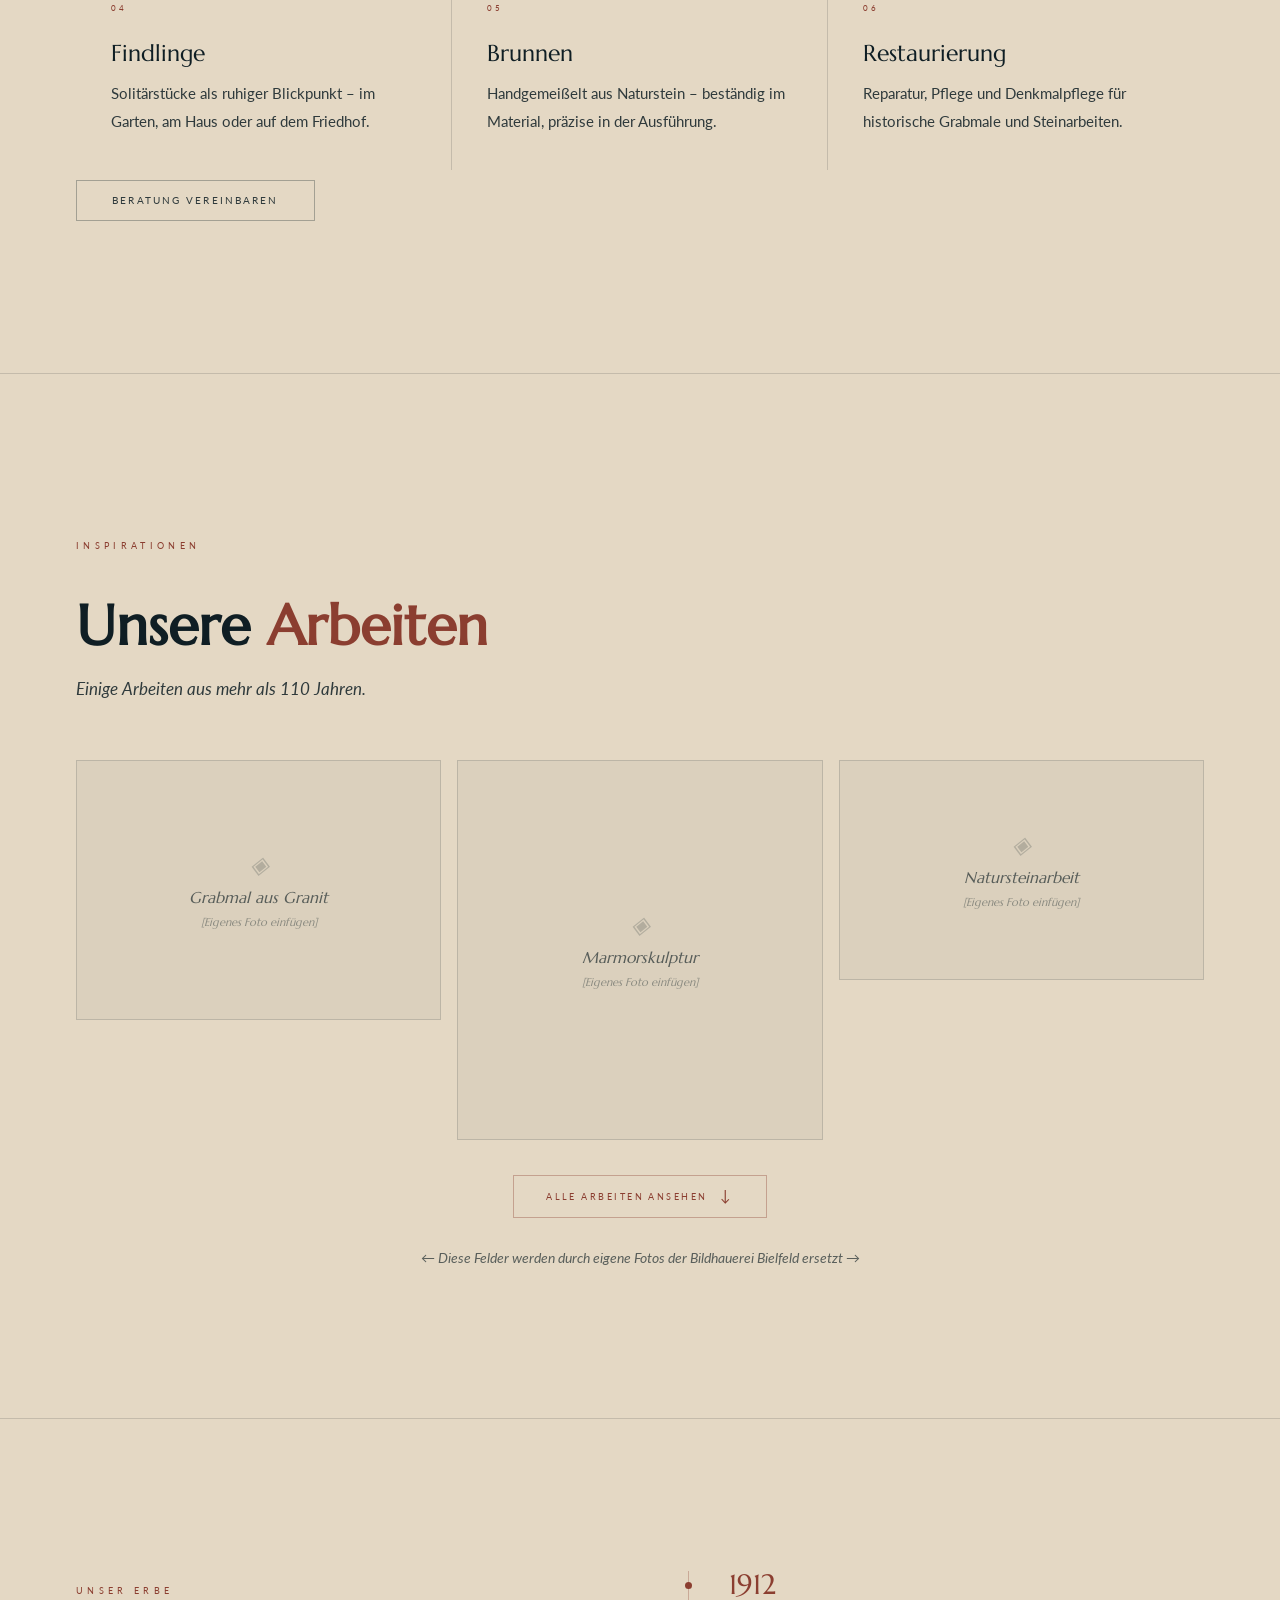
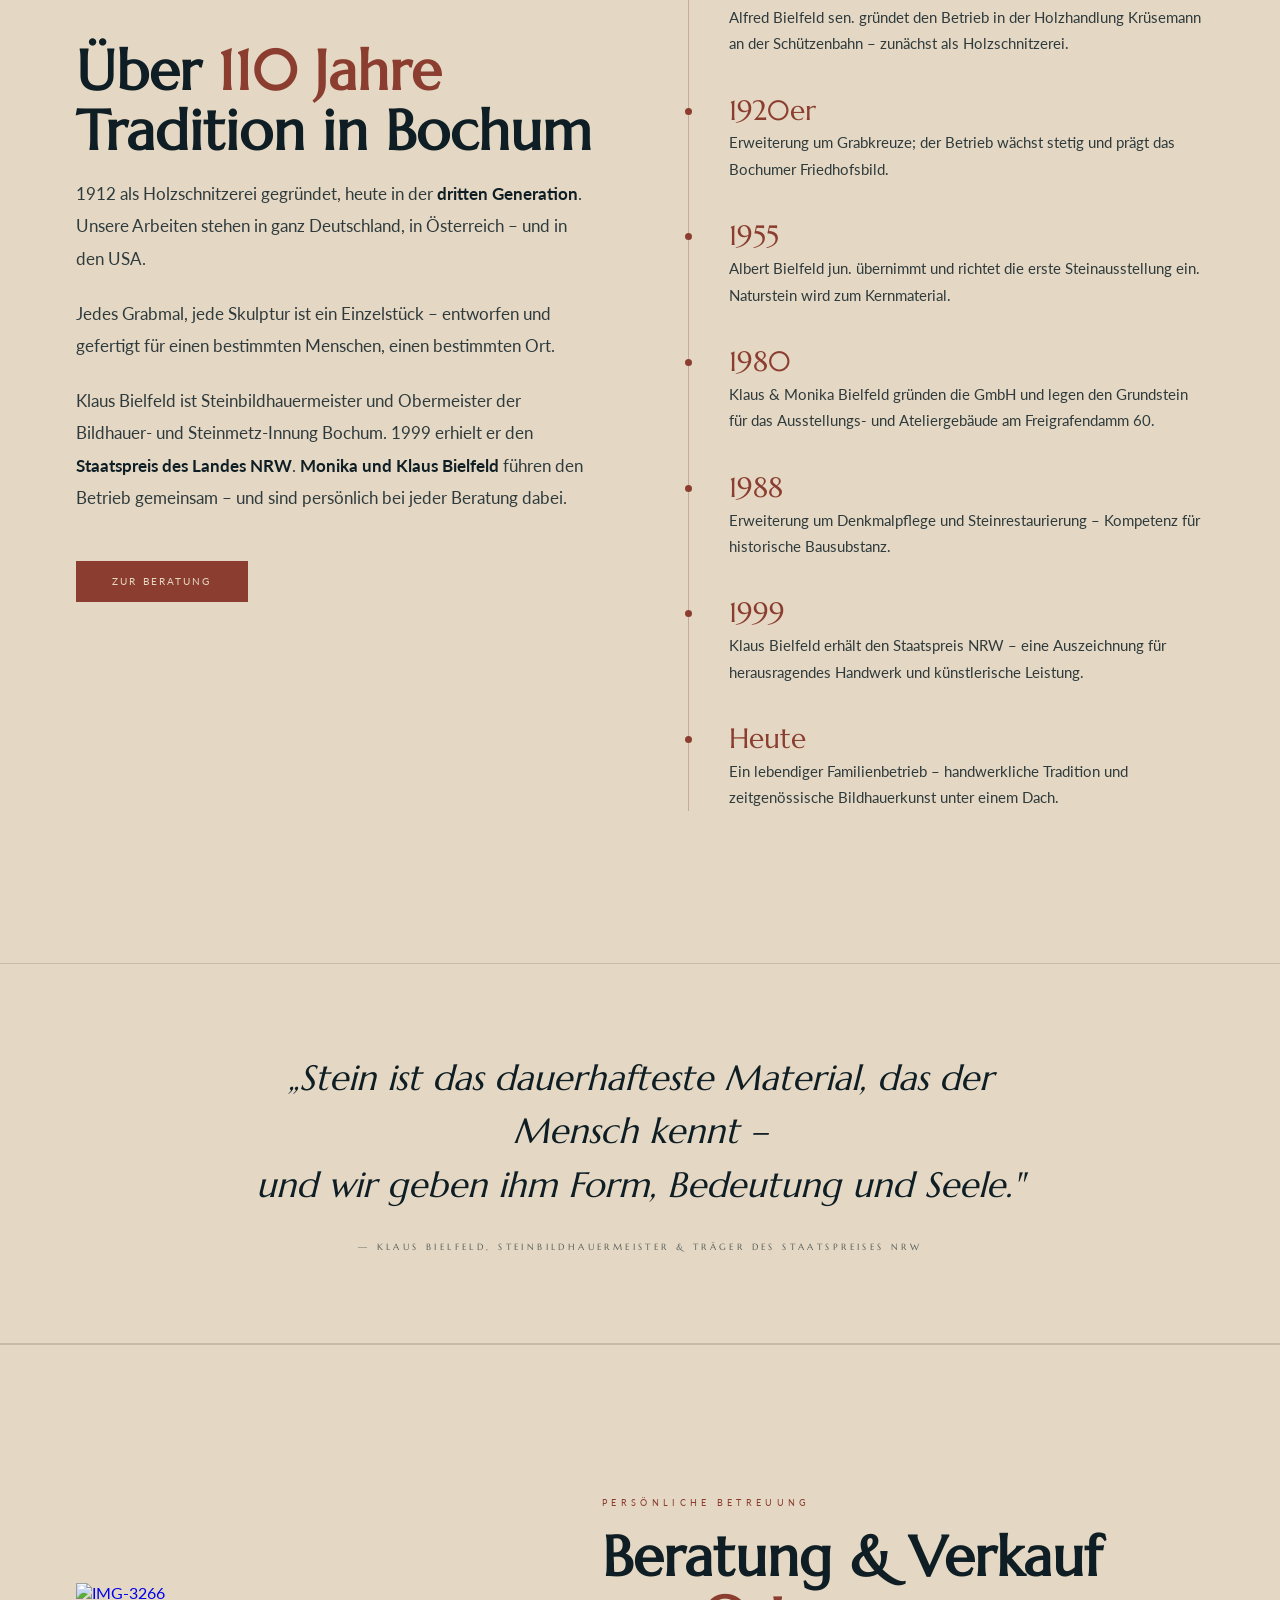
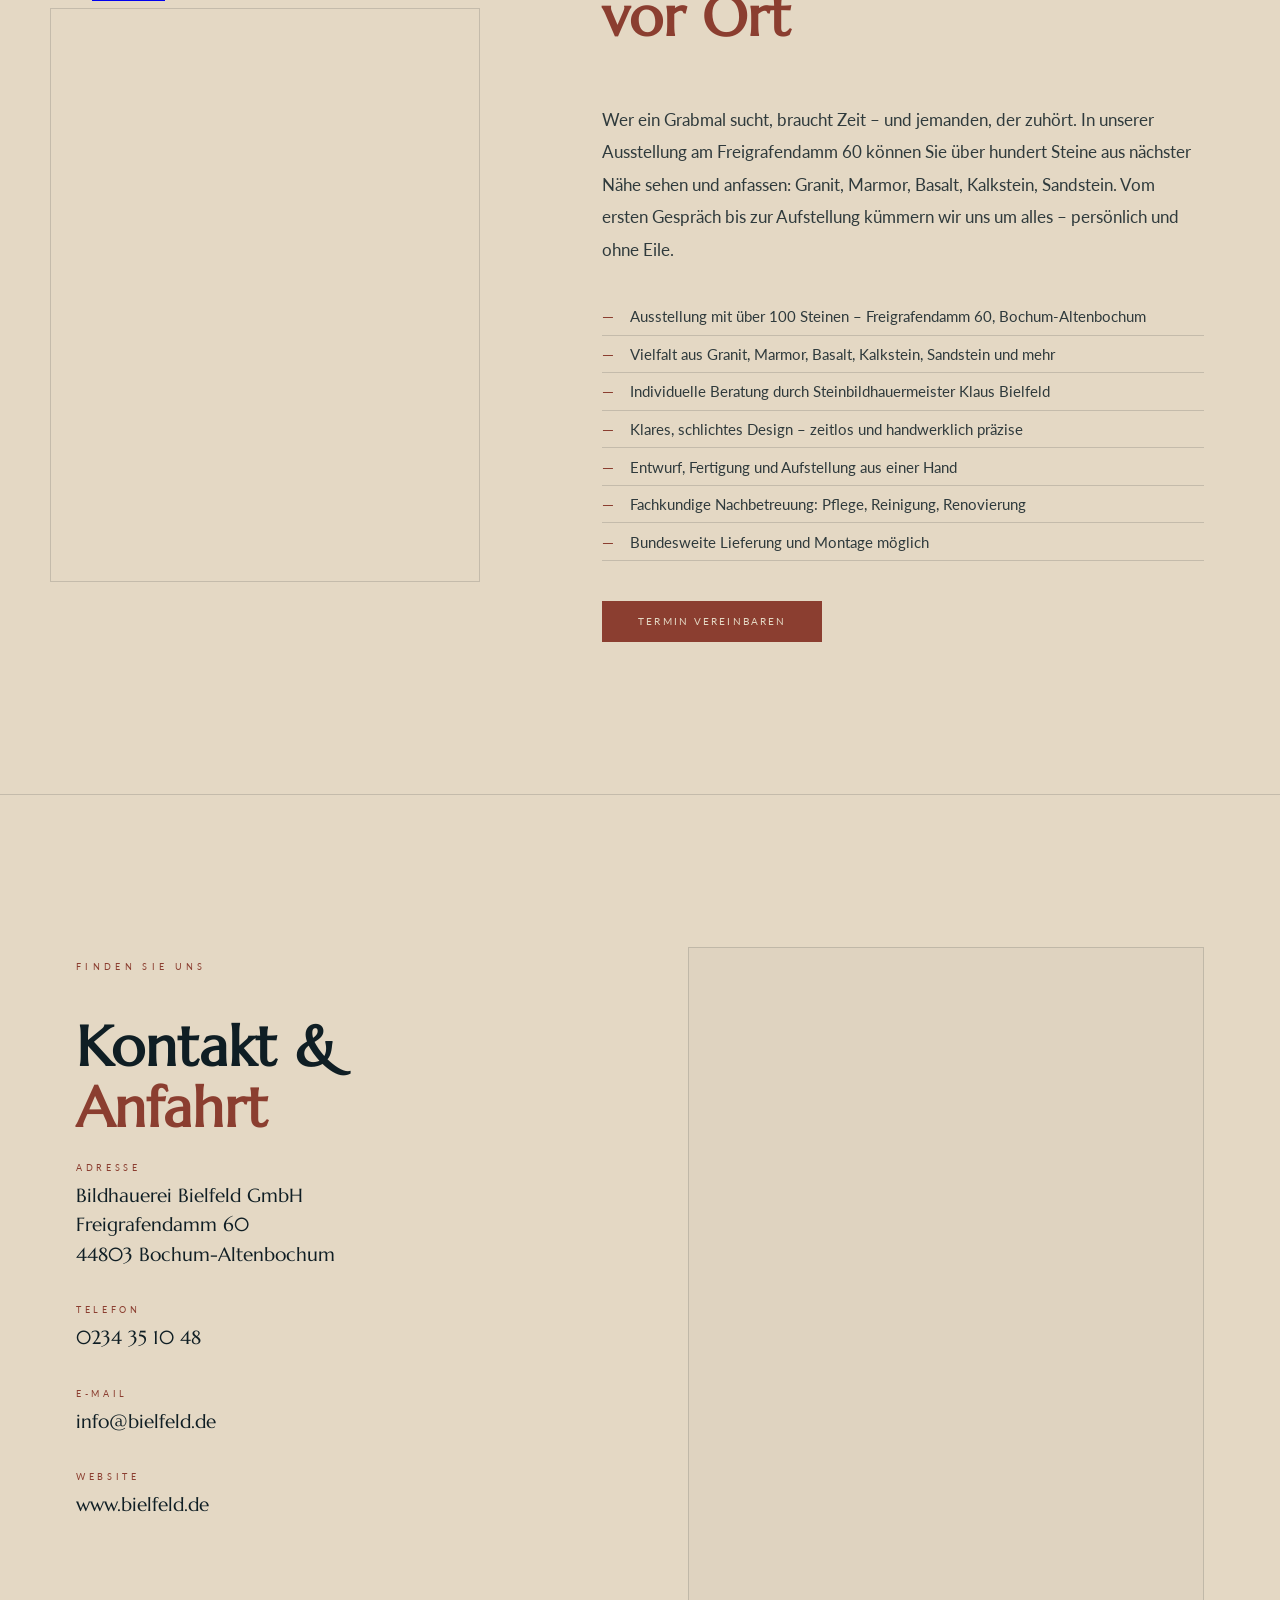
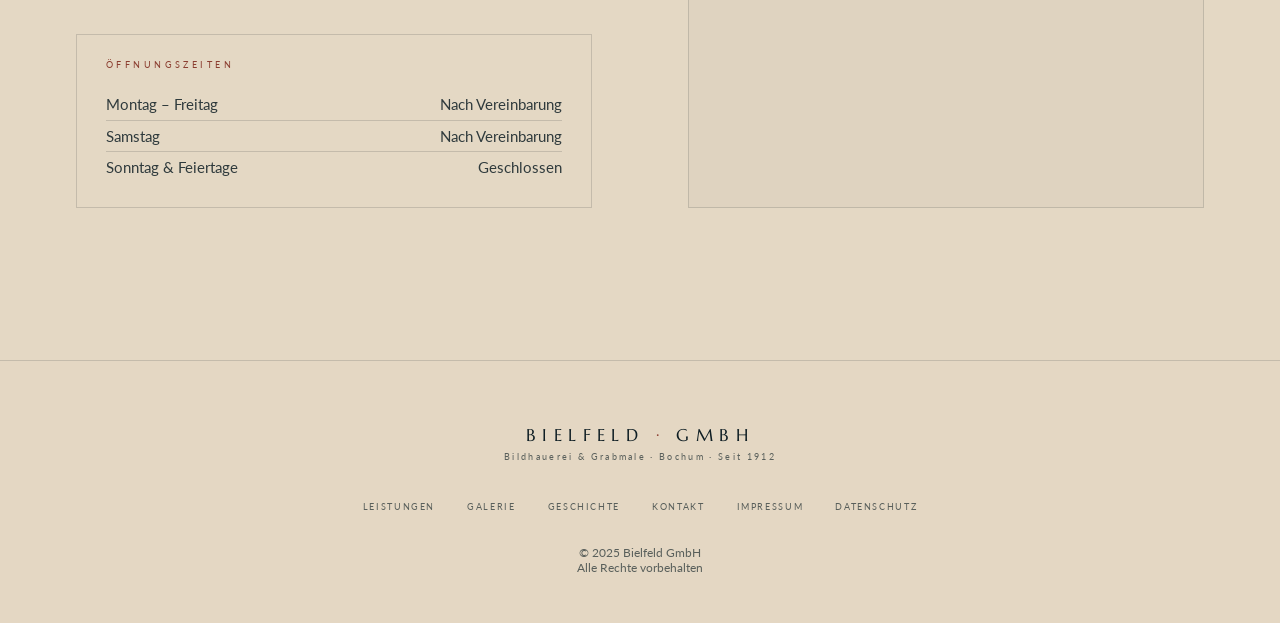
==== commit 85b6a606: "neues gemini design" ====
--- a/index.html
+++ b/index.html
@@ -9,12 +9,8 @@
 </head>
 <body>
 
-<!-- Full-page background layer --->
 <div id="page-bg"></div>
 
-<!-- ════════════════════════════════════════════
-     NAVIGATION
-═══════════════════════════════════════════════ -->
 <nav id="navbar">
   <a href="#hero" class="nav-logo">Bielfeld <em>·</em> GmbH</a>
   <ul class="nav-links">
@@ -25,13 +21,12 @@
     <li><a href="#contact">Kontakt</a></li>
   </ul>
   <a href="tel:+49234351048" class="nav-tel">0234 35 10 48</a>
-  <button class="nav-hamburger" id="navHamburger" aria-label="Menü öffnen" aria-expanded="false">
+  <button class="nav-hamburger" id="navHamburger" aria-label="Menü öffnen" aria-expanded="false" aria-controls="navMobileMenu">
     <span></span>
     <span></span>
   </button>
 </nav>
 
-<!-- Mobile Menu Overlay -->
 <div class="nav-mobile-menu" id="navMobileMenu" aria-hidden="true">
   <nav class="mobile-menu-inner">
     <ul class="mobile-nav-links">
@@ -42,14 +37,10 @@
       <li><a href="#contact" class="mobile-nav-link">Kontakt</a></li>
     </ul>
     <a href="tel:+49234351048" class="mobile-nav-tel">0234 35 10 48</a>
-    <span class="mobile-nav-since">Bildhauerei &amp; Steinmetz · Bochum · Seit 1912</span>
+    <span class="mobile-nav-since">Bildhauerei & Steinmetz · Bochum · Seit 1912</span>
   </nav>
 </div>
 
-
-<!-- ════════════════════════════════════════════
-     HERO
-═══════════════════════════════════════════════ -->
 <section id="hero">
   <div class="hero-photo"></div>
   <div class="hero-bg"></div>
@@ -57,7 +48,7 @@
   <div class="hero-vline hero-vline--r"></div>
 
   <div class="hero-content">
-    <p class="hero-overline">Bildhauerei &amp; Steinmetz · Bochum · Seit 1912</p>
+    <p class="hero-overline">Bildhauerei & Steinmetz · Bochum · Seit 1912</p>
     <h1 class="hero-title">BILDHAUEREI<br><span style="color: var(--brick-red)">BIELFELD</span></h1>
     <div class="hero-rule"></div>
     <p class="hero-sub">Drei Generationen. Eine Leidenschaft.</p>
@@ -73,10 +64,6 @@
   </div>
 </section>
 
-
-<!-- ════════════════════════════════════════════
-     LEISTUNGEN
-═══════════════════════════════════════════════ -->
 <section id="services" class="section">
   <div class="container">
     <span class="label reveal">Was wir tun</span>
@@ -86,7 +73,6 @@
     </p>
 
     <div class="services-grid">
-
       <div class="s-card reveal">
         <div class="s-card-body">
           <span class="s-num">01</span>
@@ -94,7 +80,6 @@
           <p class="s-desc">Vom ersten Entwurf bis zur Aufstellung. Persönlich, handwerklich und ohne Zeitdruck.</p>
         </div>
       </div>
-
       <div class="s-card reveal">
         <div class="s-card-body">
           <span class="s-num">02</span>
@@ -102,7 +87,6 @@
           <p class="s-desc">Naturstein von Hand – Granit, Marmor, Basalt, Sandstein und mehr.</p>
         </div>
       </div>
-
       <div class="s-card reveal">
         <div class="s-card-body">
           <span class="s-num">03</span>
@@ -110,7 +94,6 @@
           <p class="s-desc">Einzelstücke für Garten, Innenraum oder den öffentlichen Raum – jedes auf Maß.</p>
         </div>
       </div>
-
       <div class="s-card reveal">
         <div class="s-card-body">
           <span class="s-num">04</span>
@@ -118,7 +101,6 @@
           <p class="s-desc">Solitärstücke als ruhiger Blickpunkt – im Garten, am Haus oder auf dem Friedhof.</p>
         </div>
       </div>
-
       <div class="s-card reveal">
         <div class="s-card-body">
           <span class="s-num">05</span>
@@ -126,7 +108,6 @@
           <p class="s-desc">Handgemeißelt aus Naturstein – beständig im Material, präzise in der Ausführung.</p>
         </div>
       </div>
-
       <div class="s-card reveal">
         <div class="s-card-body">
           <span class="s-num">06</span>
@@ -134,17 +115,12 @@
           <p class="s-desc">Reparatur, Pflege und Denkmalpflege für historische Grabmale und Steinarbeiten.</p>
         </div>
       </div>
-
     </div>
 
     <a href="#consultation" class="btn btn--outline reveal d4" style="margin-top:2.5rem;">Beratung vereinbaren</a>
   </div>
 </section>
 
-
-<!-- ════════════════════════════════════════════
-     GALERIE
-═══════════════════════════════════════════════ -->
 <section id="gallery" class="section">
   <div class="container">
     <div class="gallery-head">
@@ -155,47 +131,38 @@
 
     <div class="gallery-expand-wrap">
       <div class="gallery-masonry reveal" id="galleryMasonry">
-
         <div class="g-item">
           <div class="g-placeholder" style="height:260px;">Grabmal aus Granit<br><small style="font-size:.7rem;opacity:.6;">[Eigenes Foto einfügen]</small></div>
           <div class="g-overlay"><span class="g-caption">Grabmal, Granit poliert</span></div>
         </div>
-
         <div class="g-item">
           <div class="g-placeholder" style="height:380px;">Marmorskulptur<br><small style="font-size:.7rem;opacity:.6;">[Eigenes Foto einfügen]</small></div>
           <div class="g-overlay"><span class="g-caption">Figürliche Skulptur, Marmor</span></div>
         </div>
-
         <div class="g-item">
           <div class="g-placeholder" style="height:220px;">Natursteinarbeit<br><small style="font-size:.7rem;opacity:.6;">[Eigenes Foto einfügen]</small></div>
           <div class="g-overlay"><span class="g-caption">Natursteinverlegung</span></div>
         </div>
-
         <div class="g-item g-item--extra">
           <div class="g-placeholder" style="height:340px;">Granitgrabmal mit Schrift<br><small style="font-size:.7rem;opacity:.6;">[Eigenes Foto einfügen]</small></div>
           <div class="g-overlay"><span class="g-caption">Schriftgravur, Granit</span></div>
         </div>
-
         <div class="g-item g-item--extra">
           <div class="g-placeholder" style="height:200px;">Steinrestaurierung<br><small style="font-size:.7rem;opacity:.6;">[Eigenes Foto einfügen]</small></div>
           <div class="g-overlay"><span class="g-caption">Restaurierung, Denkmalschutz</span></div>
         </div>
-
         <div class="g-item g-item--extra">
           <div class="g-placeholder" style="height:300px;">Brunnenskulptur<br><small style="font-size:.7rem;opacity:.6;">[Eigenes Foto einfügen]</small></div>
           <div class="g-overlay"><span class="g-caption">Brunnenanlage, Sandstein</span></div>
         </div>
-
         <div class="g-item g-item--extra">
           <div class="g-placeholder" style="height:240px;">Basaltarbeit<br><small style="font-size:.7rem;opacity:.6;">[Eigenes Foto einfügen]</small></div>
           <div class="g-overlay"><span class="g-caption">Grabgestaltung, Basalt</span></div>
         </div>
-
         <div class="g-item g-item--extra">
           <div class="g-placeholder" style="height:360px;">Öffentliche Skulptur<br><small style="font-size:.7rem;opacity:.6;">[Eigenes Foto einfügen]</small></div>
           <div class="g-overlay"><span class="g-caption">Skulptur im öffentlichen Raum</span></div>
         </div>
-
       </div>
 
       <div class="gallery-fade" id="galleryFade"></div>
@@ -212,18 +179,12 @@
   </div>
 </section>
 
-
-<!-- ════════════════════════════════════════════
-     GESCHICHTE
-═══════════════════════════════════════════════ -->
 <section id="about" class="section">
   <div class="container">
     <div class="about-grid">
-
       <div class="about-body">
         <span class="label reveal">Unser Erbe</span>
         <h2 class="h2 reveal d1">Über <i>110 Jahre</i><br>Tradition in Bochum</h2>
-        <div class="divider reveal d2"></div>
         <div class="reveal d2">
           <p>1912 als Holzschnitzerei gegründet, heute in der <strong>dritten Generation</strong>. Unsere Arbeiten stehen in ganz Deutschland, in Österreich – und in den USA.</p>
           <p>Jedes Grabmal, jede Skulptur ist ein Einzelstück – entworfen und gefertigt für einen bestimmten Menschen, einen bestimmten Ort.</p>
@@ -247,7 +208,7 @@
         </div>
         <div class="tl-item reveal d2">
           <div class="tl-year">1980</div>
-          <div class="tl-text">Klaus &amp; Monika Bielfeld gründen die GmbH und legen den Grundstein für das Ausstellungs- und Ateliergebäude am Freigrafendamm 60.</div>
+          <div class="tl-text">Klaus & Monika Bielfeld gründen die GmbH und legen den Grundstein für das Ausstellungs- und Ateliergebäude am Freigrafendamm 60.</div>
         </div>
         <div class="tl-item reveal d2">
           <div class="tl-year">1988</div>
@@ -262,38 +223,27 @@
           <div class="tl-text">Ein lebendiger Familienbetrieb – handwerkliche Tradition und zeitgenössische Bildhauerkunst unter einem Dach.</div>
         </div>
       </div>
-
-    </div>
-  </div>
-</section>
-
-
-<!-- ════════════════════════════════════════════
-     PULL QUOTE
-═══════════════════════════════════════════════ -->
+    </div>
+  </div>
+</section>
+
 <div class="pull-quote">
   <blockquote class="reveal">
     „Stein ist das dauerhafteste Material, das der Mensch kennt –<br>
     und wir geben ihm Form, Bedeutung und Seele."
-    <cite>— Klaus Bielfeld, Steinbildhauermeister &amp; Träger des Staatspreises NRW</cite>
+    <cite>— Klaus Bielfeld, Steinbildhauermeister & Träger des Staatspreises NRW</cite>
   </blockquote>
 </div>
 
-
-<!-- ════════════════════════════════════════════
-     BERATUNG VOR ORT
-═══════════════════════════════════════════════ -->
 <section id="consultation" class="section">
   <div class="container">
     <div class="consult-grid">
-
       <div class="consult-img-wrap reveal">
       	<a href="https://ibb.co/3K6hyJC"><img src="https://i.ibb.co/LKjpzGZ/IMG-3266.jpg" alt="IMG-3266" border="0"></a>
       </div>
-
       <div class="consult-text reveal d2">
         <span class="label">Persönliche Betreuung</span>
-        <h2 class="h2">Beratung &amp; Verkauf<br><i>vor Ort</i></h2>
+        <h2 class="h2">Beratung & Verkauf<br><i>vor Ort</i></h2>
         <p>Wer ein Grabmal sucht, braucht Zeit – und jemanden, der zuhört. In unserer Ausstellung am Freigrafendamm 60 können Sie über hundert Steine aus nächster Nähe sehen und anfassen: Granit, Marmor, Basalt, Kalkstein, Sandstein. Vom ersten Gespräch bis zur Aufstellung kümmern wir uns um alles – persönlich und ohne Eile.</p>
         <ul class="feature-list">
           <li>Ausstellung mit über 100 Steinen – Freigrafendamm 60, Bochum-Altenbochum</li>
@@ -306,24 +256,16 @@
         </ul>
         <a href="#contact" class="btn btn--solid" style="margin-top:.5rem;">Termin vereinbaren</a>
       </div>
-
-    </div>
-  </div>
-</section>
-
-
-<!-- ════════════════════════════════════════════
-     KONTAKT
-═══════════════════════════════════════════════ -->
+    </div>
+  </div>
+</section>
+
 <section id="contact" class="section">
   <div class="container">
     <div class="contact-grid">
-
-      <!-- Info: label + heading + address/tel/email/website -->
       <div class="contact-info-top">
         <span class="label reveal">Finden Sie uns</span>
-        <h2 class="h2 reveal d1">Kontakt &amp;<br><i>Anfahrt</i></h2>
-
+        <h2 class="h2 reveal d1">Kontakt &<br><i>Anfahrt</i></h2>
         <div class="contact-blocks reveal d2">
           <div class="c-block">
             <div class="c-label">Adresse</div>
@@ -354,10 +296,9 @@
         </div>
       </div>
 
-      <!-- Map – on mobile appears between Anschrift and Öffnungszeiten -->
       <div class="contact-map-wrap reveal d2">
         <iframe class="styled-map"
-                src="https://www.google.com/maps/embed?pb=!1m18!1m12!1m3!1d2485.0701091603582!2d7.2488506999999975!3d51.47522739999999!2m3!1f0!2f0!3f0!3m2!1i1024!2i768!4f13.1!3m3!1m2!1s0x47b91fe6a076a40d%3A0x2d378d383970ac08!2sBielfeld%20GmbH!5e0!3m2!1sde!2scr!4v1780946979816!5m2!1sde!2scr"
+                src="https://maps.google.com/maps?q=Freigrafendamm+60,+Bochum&t=&z=13&ie=UTF8&iwloc=&output=embed"
                 width="100%"
                 height="420"
                 allowfullscreen=""
@@ -365,7 +306,6 @@
                 referrerpolicy="no-referrer-when-downgrade"></iframe>
       </div>
 
-      <!-- Hours – below address on desktop, below map on mobile -->
       <div class="contact-hours-wrap reveal d3">
         <div class="c-hours">
           <div class="c-hours-title">Öffnungszeiten</div>
@@ -376,25 +316,20 @@
             <span>Samstag</span><span>Nach Vereinbarung</span>
           </div>
           <div class="h-row">
-            <span>Sonntag &amp; Feiertage</span><span>Geschlossen</span>
-          </div>
-        </div>
-      </div>
-
-    </div>
-  </div>
-</section>
-
-
-<!-- ════════════════════════════════════════════
-     FOOTER
-═══════════════════════════════════════════════ -->
+            <span>Sonntag & Feiertage</span><span>Geschlossen</span>
+          </div>
+        </div>
+      </div>
+    </div>
+  </div>
+</section>
+
 <footer>
   <div class="container">
     <div class="footer-grid">
       <div class="footer-brand">
         <div class="f-logo">Bielfeld <em>·</em> GmbH</div>
-        <div class="f-since">Bildhauerei &amp; Grabmale · Bochum · Seit 1912</div>
+        <div class="f-since">Bildhauerei & Grabmale · Bochum · Seit 1912</div>
       </div>
       <ul class="footer-nav">
         <li><a href="#services">Leistungen</a></li>
@@ -411,12 +346,19 @@
   </div>
 </footer>
 
-
 <script>
-  // ── Navbar scroll ──────────────────────────────────────
+  // ── Navbar scroll (Optimized with requestAnimationFrame) ──
   const nav = document.getElementById('navbar');
+  let isScrolling = false;
+
   window.addEventListener('scroll', () => {
-    nav.classList.toggle('scrolled', window.scrollY > 70);
+    if (!isScrolling) {
+      window.requestAnimationFrame(() => {
+        nav.classList.toggle('scrolled', window.scrollY > 70);
+        isScrolling = false;
+      });
+      isScrolling = true;
+    }
   }, { passive: true });
 
   // ── Hamburger / Mobile Menu ────────────────────────────
@@ -478,7 +420,6 @@
       galleryToggle.querySelector('.gallery-toggle__label').textContent = 'Weniger anzeigen';
       galleryToggle.querySelector('.gallery-toggle__arrow').classList.add('rotated');
 
-      // Staggered fade-in for extra items
       extraItems.forEach((item, i) => {
         item.style.animationDelay = (i * 0.07) + 's';
         item.classList.add('entering');
@@ -495,8 +436,6 @@
         item.style.animationDelay = '';
       });
 
-      // Doppeltes requestAnimationFrame: Browser berechnet erst das neue Layout,
-      // dann scrollen wir sanft zum Button (verhindert den Sprung nach "Unser Erbe")
       requestAnimationFrame(() => {
         requestAnimationFrame(() => {
           galleryToggle.scrollIntoView({ behavior: 'smooth', block: 'center' });
--- a/style.css
+++ b/style.css
@@ -1,17 +1,23 @@
 /* styles.css */
 /* ─── Variables & Reset ───────────────────────────────── */
 :root {
-  --dark:         #060a0c;
+  --bg-color:     #E4D8C4;
+  --dark-blue:    #0F1E24;
   --brick-red:    #8B3E30;
   --brick-mid:    #9B4A3A;
   --sandstone:    #C8BAA8;
-  --sand-light:   #E4D8C4;
-  --dark-blue:    #0F1E24;
-  --blue-accent:  #7DAFC8;
-  --text-body:    rgba(200, 186, 168, 0.80);
-  --text-dim:     rgba(200, 186, 168, 0.38);
-  --hairline:     rgba(200, 186, 168, 0.13);
-  --hairline-mid: rgba(200, 186, 168, 0.22);
+  
+  /* Text colors optimized for readability on light backgrounds */
+  --text-body:    rgba(15, 30, 36, 0.85); 
+  --text-dim:     rgba(15, 30, 36, 0.65); 
+  
+  /* Structural lines */
+  --hairline:     rgba(15, 30, 36, 0.15);
+  --hairline-mid: rgba(15, 30, 36, 0.30);
+  
+  /* Re-mapped for the light theme */
+  --sand-light:   #0F1E24; /* Mapped to dark blue for headings */
+  --true-light:   #E4D8C4; /* Used for solid buttons */
 }
 
 *, *::before, *::after { box-sizing: border-box; margin: 0; padding: 0; }
@@ -20,7 +26,7 @@
 
 body {
   font-family: 'Lato', sans-serif;
-  background: var(--dark);
+  background: var(--bg-color);
   color: var(--text-body);
   overflow-x: hidden;
   max-width: 100%;
@@ -39,7 +45,7 @@
   content: '';
   position: absolute;
   inset: 0;
-  background: rgba(5, 9, 11, 0.78);
+  background: rgba(228, 216, 196, 0.92);
 }
 
 /* ─── Scroll Reveal ───────────────────────────────────── */
@@ -51,20 +57,17 @@
 }
 .reveal.visible { opacity: 1; transform: translateY(0); }
 
-/* Section headings get a more pronounced entrance */
 h2.reveal, .h2.reveal {
   transform: translateY(40px);
   transition: opacity 1.05s cubic-bezier(0.22, 1, 0.36, 1),
               transform 1.05s cubic-bezier(0.22, 1, 0.36, 1);
 }
 
-/* Labels slide in quickly */
 .label.reveal {
   transform: translateY(14px);
   transition: opacity 0.6s ease, transform 0.6s ease;
 }
 
-/* Timeline items slide from left */
 .tl-item.reveal {
   transform: translateX(-18px);
   transition: opacity 0.8s cubic-bezier(0.22, 1, 0.36, 1),
@@ -72,7 +75,6 @@
 }
 .tl-item.reveal.visible { transform: translateX(0); }
 
-/* Service cards: staggered per-card */
 .s-card.reveal {
   transform: translateY(30px);
   transition: opacity 0.85s cubic-bezier(0.22, 1, 0.36, 1),
@@ -86,7 +88,6 @@
 .s-card:nth-child(5).reveal { transition-delay: 0.40s; }
 .s-card:nth-child(6).reveal { transition-delay: 0.49s; }
 
-/* Gallery items stagger when expanded */
 .g-item.reveal {
   transform: translateY(20px);
   transition: opacity 0.7s cubic-bezier(0.22, 1, 0.36, 1),
@@ -107,14 +108,14 @@
   border-bottom: 1px solid transparent;
 }
 nav.scrolled {
-  background: rgba(5, 9, 11, 0.92);
+  background: rgba(228, 216, 196, 0.95);
   backdrop-filter: blur(14px);
   -webkit-backdrop-filter: blur(14px);
   padding: 1rem 3.5rem;
   border-bottom-color: var(--hairline);
 }
 body.menu-open #navbar {
-  background: rgba(5, 9, 11, 0.97);
+  background: rgba(228, 216, 196, 0.98);
   border-bottom-color: var(--hairline);
 }
 
@@ -137,7 +138,7 @@
   text-decoration: none;
   transition: color 0.3s;
 }
-.nav-links a:hover { color: var(--sand-light); }
+.nav-links a:hover { color: var(--brick-red); }
 
 .nav-tel {
   font-size: 0.60rem;
@@ -150,7 +151,7 @@
 }
 .nav-tel:hover {
   background: var(--brick-red);
-  color: var(--sand-light);
+  color: var(--true-light);
   border-color: var(--brick-red);
 }
 
@@ -162,24 +163,18 @@
   overflow: hidden;
 }
 
-/* Additional gradient on top of global bg – dark zone centred on the text block,
-   fades organically rightward and downward. Bottom of hero = fully transparent
-   → no edge at the section boundary. */
 .hero-bg {
   position: absolute; inset: 0;
   background:
     radial-gradient(ellipse 72% 62% at 14% 36%,
-      rgba(6,10,12,0.93) 0%,
-      rgba(6,10,12,0.55) 38%,
+      rgba(228,216,196,0.93) 0%,
+      rgba(228,216,196,0.55) 38%,
       transparent 60%),
-    linear-gradient(to right, rgba(5,9,11,.42) 0%, transparent 52%);
-  /* Fade the entire overlay to transparent in the bottom ~25% of the hero
-     so there is no hard edge at the hero/services boundary */
+    linear-gradient(to right, rgba(228,216,196,.42) 0%, transparent 52%);
   -webkit-mask-image: linear-gradient(to bottom, black 0%, black 72%, transparent 100%);
   mask-image: linear-gradient(to bottom, black 0%, black 72%, transparent 100%);
 }
 
-/* Legacy hero-photo div is now vestigial – hidden */
 .hero-photo { display: none; }
 
 .hero-vline {
@@ -233,7 +228,7 @@
   font-family: 'Marcellus', serif;
   font-style: italic;
   font-size: clamp(1.05rem, 2.2vw, 1.45rem);
-  color: var(--sandstone);
+  color: var(--text-dim);
   opacity: 0;
   animation: fadeUp 1s ease forwards 1s;
   margin-bottom: 3rem;
@@ -258,17 +253,16 @@
 }
 .btn--solid {
   background: var(--brick-red);
-  color: var(--sand-light);
+  color: var(--true-light);
   border: 1px solid var(--brick-red);
 }
 .btn--solid:hover {
   background: transparent;
-  color: var(--sand-light);
-  border-color: var(--hairline-mid);
+  color: var(--brick-red);
 }
 .btn--outline {
   background: transparent;
-  color: var(--sandstone);
+  color: var(--text-body);
   border: 1px solid var(--hairline-mid);
 }
 .btn--outline:hover {
@@ -320,9 +314,6 @@
   margin-bottom: 3.5rem;
 }
 .h2 i { font-style: normal; color: var(--brick-red); }
-#about .h2 i,
-#gallery .h2 i,
-#consultation .h2 i { color: var(--brick-red); }
 
 /* ─── Leistungen ──────────────────────────────────────── */
 #services { background: transparent; border-top: none; }
@@ -331,7 +322,7 @@
   font-family: 'Marcellus', serif;
   font-style: italic;
   font-size: clamp(1.1rem, 2.1vw, 1.45rem);
-  color: var(--sandstone);
+  color: var(--text-dim);
   max-width: 560px;
   line-height: 1.72;
   margin-bottom: 3.5rem;
@@ -350,9 +341,7 @@
   padding: 2.2rem;
   transition: border-top-color 0.35s;
 }
-/* remove right border from every 3rd card */
 .s-card:nth-child(3n) { border-right: none; }
-/* remove top border from first row */
 .s-card:nth-child(-n+3) { border-top: none; }
 .s-card:hover { border-top-color: var(--brick-red); }
 
@@ -395,7 +384,7 @@
 
 .g-overlay {
   position: absolute; inset: 0;
-  background: linear-gradient(to top, rgba(5,9,11,.75) 0%, transparent 55%);
+  background: linear-gradient(to top, rgba(228,216,196,.85) 0%, transparent 65%);
   opacity: 0; transition: opacity 0.4s ease;
   display: flex; align-items: flex-end; padding: 1rem;
 }
@@ -405,11 +394,11 @@
 }
 .g-caption {
   font-family: 'Marcellus', serif;
-  font-style: italic; font-size: 0.93rem; color: var(--sandstone);
+  font-style: italic; font-size: 1rem; font-weight: bold; color: var(--dark-blue);
 }
 
 .g-placeholder {
-  background: rgba(200, 186, 168, 0.05);
+  background: rgba(15, 30, 36, 0.04);
   border: 1px solid var(--hairline);
   display: flex; align-items: center; justify-content: center;
   flex-direction: column; gap: 0.5rem;
@@ -427,13 +416,10 @@
   font-size: 0.85rem; color: var(--text-dim); font-style: italic;
 }
 
-/* gallery expand */
 .gallery-expand-wrap { position: relative; }
 .g-item--extra { display: none; }
 .gallery-masonry.open .g-item--extra { display: block; }
 .g-item--extra.entering { animation: fadeUp 0.55s ease both; }
-
-/* gallery-fade removed – not needed on dark photo background */
 .gallery-fade { display: none; }
 
 .gallery-toggle {
@@ -453,7 +439,7 @@
 .gallery-toggle:hover {
   background: var(--brick-red);
   border-color: var(--brick-red);
-  color: var(--sand-light);
+  color: var(--true-light);
 }
 .gallery-toggle__arrow {
   display: inline-block; transition: transform 0.4s ease;
@@ -463,9 +449,6 @@
 
 /* ─── Geschichte / About ──────────────────────────────── */
 #about { background: transparent; }
-#about .label,
-#gallery .label,
-#consultation .label { color: var(--brick-red); }
 
 .about-grid {
   display: grid; grid-template-columns: 1fr 1fr;
@@ -477,8 +460,6 @@
   color: var(--text-body); margin-bottom: 1.4rem;
 }
 .about-body strong { color: var(--sand-light); }
-
-.divider { display: none; }
 
 .timeline { border-left: 1px solid rgba(139, 62, 48, 0.30); }
 .tl-item {
@@ -515,8 +496,6 @@
   max-width: 780px;
   margin: 0 auto;
 }
-
-/* Pull quote uses a scale entrance */
 .pull-quote blockquote.reveal {
   transform: translateY(28px) scale(0.98);
   transition: opacity 1.1s cubic-bezier(0.22, 1, 0.36, 1),
@@ -612,11 +591,12 @@
   border-bottom: 1px solid var(--hairline);
 }
 .h-row:last-child { border-bottom: none; }
-/* ─── Kontakt Karte (Dark Mode Filter) ────────────────── */
+
+/* ─── Kontakt Karte ────────────────── */
 .contact-map-wrap {
   border: 1px solid var(--hairline);
   padding: 0.4rem;
-  background: rgba(200, 186, 168, 0.02);
+  background: rgba(15, 30, 36, 0.02);
   min-height: 420px;
   display: flex;
 }
@@ -626,38 +606,18 @@
   height: 100%;
   min-height: 420px;
   border: 0;
-  
-  /* Der CSS-Trick: Invertiert die Farben, nimmt die Sättigung raus 
-     und korrigiert die Wasserfarbe mit hue-rotate */
-  filter: grayscale(80%) invert(95%) contrast(85%) hue-rotate(180deg);
-  opacity: 0.85;
-  transition: opacity 0.4s ease, filter 0.4s ease;
-}
-
-/* Optionaler Hover-Effekt: Karte wird bei Mouseover etwas klarer */
-@media (hover: hover) {
-  .contact-map-wrap:hover .styled-map {
-    opacity: 1;
-    filter: grayscale(40%) invert(95%) contrast(90%) hue-rotate(180deg);
-  }
-}
-
-/* Anpassung für mobile Geräte */
+}
+
 @media (max-width: 900px) {
-  .contact-map-wrap {
-    min-height: 350px;
-  }
-  .styled-map {
-    min-height: 330px;
-  }
-}
-
+  .contact-map-wrap { min-height: 350px; }
+  .styled-map { min-height: 330px; }
+}
 
 /* ─── Footer ──────────────────────────────────────────── */
 footer {
   border-top: 1px solid var(--hairline);
   padding: 4rem 0 3rem;
-  background: rgba(5, 9, 11, 0.55);
+  background: rgba(228, 216, 196, 0.55);
 }
 .footer-grid {
   display: flex; flex-direction: column;
@@ -666,7 +626,7 @@
 .footer-brand .f-logo {
   font-family: 'Marcellus', serif;
   font-size: 1.05rem; letter-spacing: 0.38em;
-  text-transform: uppercase; color: var(--sandstone);
+  text-transform: uppercase; color: var(--sand-light);
 }
 .footer-brand .f-logo em { font-style: normal; color: var(--brick-red); }
 .footer-brand .f-since {
@@ -680,7 +640,7 @@
   text-decoration: none; transition: color 0.3s;
 }
 .footer-nav a:hover { color: var(--brick-red); }
-.footer-legal { font-size: 0.78rem; color: rgba(200,186,168,.22); text-align: center; }
+.footer-legal { font-size: 0.78rem; color: var(--text-dim); text-align: center; }
 
 /* ─── Keyframes ───────────────────────────────────────── */
 @keyframes fadeUp {
@@ -703,10 +663,8 @@
   transition: transform 0.38s ease, opacity 0.28s ease;
   transform-origin: center;
 }
-/* closed: two parallel lines, top one slightly shorter for asymmetry */
 .nav-hamburger span:nth-child(1) { width: 22px; }
 .nav-hamburger span:nth-child(2) { width: 22px; }
-/* open: both lines same length, cross into an X */
 .nav-hamburger.open span:nth-child(1) { width: 22px; transform: translateY(3.5px) rotate(45deg); }
 .nav-hamburger.open span:nth-child(2) { width: 22px; transform: translateY(-3.5px) rotate(-45deg); }
 
@@ -715,7 +673,7 @@
 
 .nav-mobile-menu {
   position: fixed; inset: 0; z-index: 250;
-  background: rgba(5, 9, 11, 0.97);
+  background: rgba(228, 216, 196, 0.98);
   display: flex; align-items: center; justify-content: center;
   opacity: 0; pointer-events: none;
   transition: opacity 0.42s ease;
@@ -734,7 +692,7 @@
 .mobile-nav-link {
   display: block; font-family: 'Marcellus', serif;
   font-size: clamp(1.6rem, 6vw, 2.2rem);
-  color: var(--sandstone); text-decoration: none;
+  color: var(--sand-light); text-decoration: none;
   padding: 1rem 0; letter-spacing: 0.04em;
   transition: color 0.25s, padding-left 0.25s;
 }
@@ -758,11 +716,11 @@
   transition: background 0.3s, color 0.3s;
 }
 .nav-mobile-menu.open .mobile-nav-tel { animation: mobileNavIn 0.45s ease both 0.5s; }
-.mobile-nav-tel:hover { background: var(--brick-red); color: var(--sand-light); }
+.mobile-nav-tel:hover { background: var(--brick-red); color: var(--true-light); }
 .mobile-nav-since {
   display: block; margin-top: 1.6rem;
   font-size: 0.51rem; letter-spacing: 0.38em; text-transform: uppercase;
-  color: rgba(200, 186, 168, 0.22);
+  color: var(--text-dim);
 }
 .nav-mobile-menu.open .mobile-nav-since { animation: mobileNavIn 0.45s ease both 0.58s; }
 
@@ -770,8 +728,7 @@
 @media (max-width: 900px) {
   .container { padding: 0 1.8rem; }
   nav { padding: 1.4rem 1.8rem; }
-  nav.scrolled {
-  /* placeholder */ padding: 0.9rem 1.8rem; }
+  nav.scrolled { padding: 0.9rem 1.8rem; }
   .nav-links, .nav-tel { display: none; }
   .nav-hamburger { display: flex; }
   .section { padding: 6.5rem 0; }
@@ -788,17 +745,15 @@
   .contact-map-wrap { align-self: auto; }
   .contact-hours-wrap { padding-top: 0; }
   .services-grid { grid-template-columns: repeat(2, 1fr); }
-  /* fix border on 2-col layout */
   .s-card:nth-child(3n) { border-right: 1px solid var(--hairline); }
   .s-card:nth-child(2n) { border-right: none; }
   .gallery-masonry { columns: 2; }
   .hero-vline { display: none; }
   .hero-content { padding: 0 1.8rem 5rem; max-width: 100%; text-align: center; }
-  /* On mobile the text is centred, so centre the dark zone too */
   .hero-bg {
     background: radial-gradient(ellipse 115% 55% at 50% 32%,
-      rgba(6,10,12,0.92) 0%,
-      rgba(6,10,12,0.50) 40%,
+      rgba(228,216,196,0.92) 0%,
+      rgba(228,216,196,0.50) 40%,
       transparent 62%);
     -webkit-mask-image: linear-gradient(to bottom, black 0%, black 70%, transparent 100%);
     mask-image: linear-gradient(to bottom, black 0%, black 70%, transparent 100%);
@@ -813,4 +768,4 @@
   .hero-title { font-size: 3.2rem; }
   .services-grid { grid-template-columns: 1fr; }
   .s-card { border-right: none !important; }
-}+}
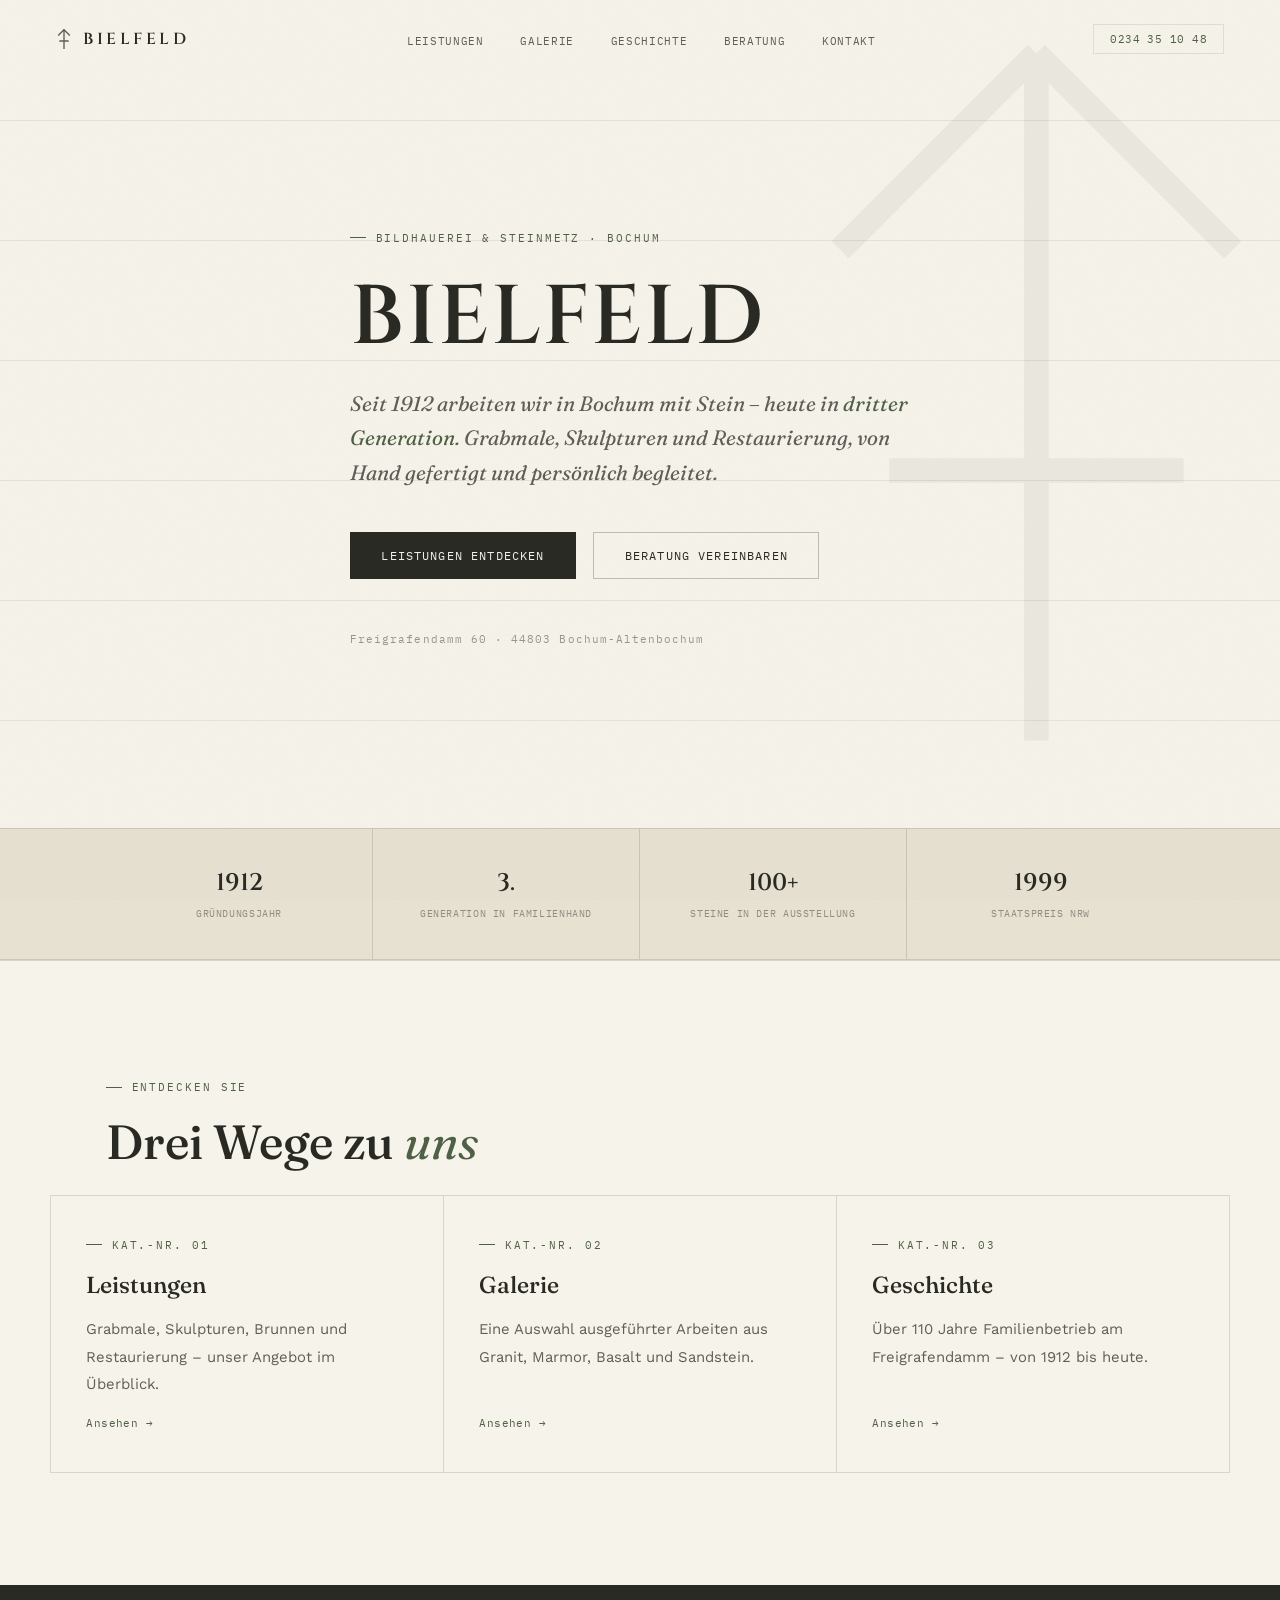
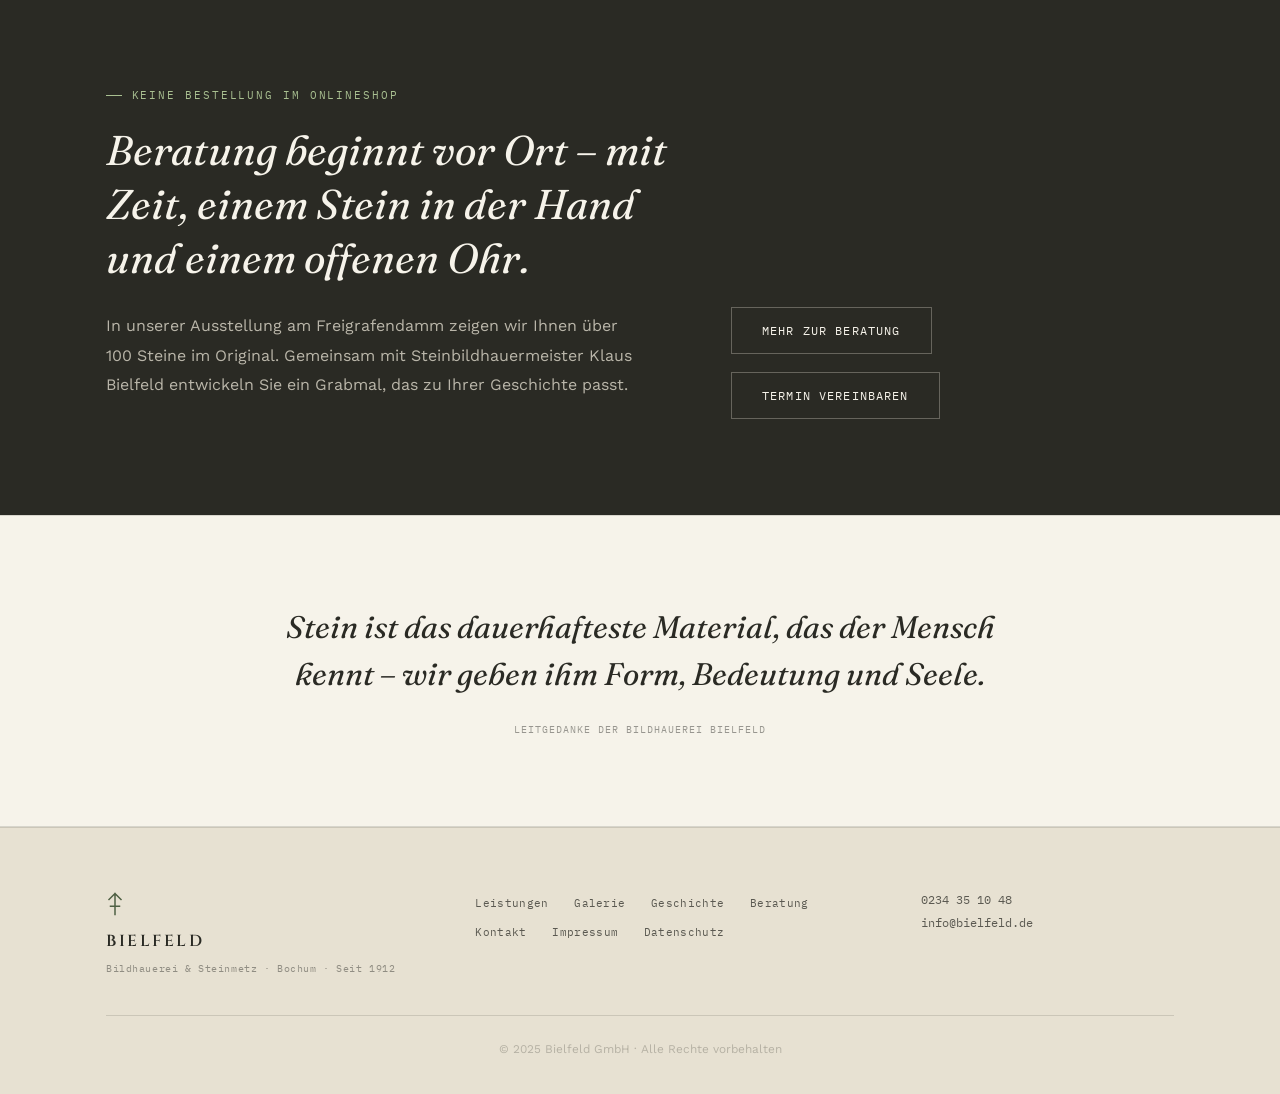
==== commit 47ad7e7e: "Neues claude design" ====
--- a/index.html
+++ b/index.html
@@ -1,449 +1,169 @@
 <!DOCTYPE html>
 <html lang="de">
 <head>
-  <meta charset="UTF-8">
-  <meta name="viewport" content="width=device-width, initial-scale=1.0">
-  <title>Bildhauerei Bielfeld GmbH – Bochum | Seit 1912</title>
-  <link href="https://fonts.googleapis.com/css2?family=Lato:ital,wght@0,300;0,400;0,700;1,400&family=Marcellus&display=swap" rel="stylesheet">
-  <link rel="stylesheet" href="style.css">
+<meta charset="UTF-8">
+<meta name="viewport" content="width=device-width, initial-scale=1.0">
+<title>Bildhauerei Bielfeld GmbH – Bochum · Seit 1912</title>
+<meta name="description" content="Bildhauerei Bielfeld – Grabmale, Skulpturen und Steinmetzarbeiten aus Bochum. Seit 1912 in dritter Generation. Persönliche Beratung vor Ort am Freigrafendamm 60.">
+<link rel="preconnect" href="https://fonts.googleapis.com">
+<link href="https://fonts.googleapis.com/css2?family=Cinzel:wght@400;500;600;700&family=Fraunces:ital,opsz,wght@0,9..144,400;0,9..144,500;0,9..144,600;1,9..144,400;1,9..144,500&family=Work+Sans:wght@300;400;500;600;700&family=IBM+Plex+Mono:wght@400;500&display=swap" rel="stylesheet">
+<link rel="stylesheet" href="style.css">
 </head>
 <body>
 
-<div id="page-bg"></div>
-
+<!-- ═══ NAVIGATION ═══ -->
 <nav id="navbar">
-  <a href="#hero" class="nav-logo">Bielfeld <em>·</em> GmbH</a>
+  <a href="index.html" class="nav-logo">
+    <svg class="nav-mark" viewBox="0 0 48 64" aria-hidden="true"><path d="M24 4 L24 60 M24 4 L8 20 M24 4 L40 20 M12 38 L36 38" fill="none" stroke="currentColor" stroke-width="4" stroke-linecap="square"/></svg>
+    <span>Bielfeld</span>
+  </a>
   <ul class="nav-links">
-    <li><a href="#services">Leistungen</a></li>
-    <li><a href="#gallery">Galerie</a></li>
-    <li><a href="#about">Geschichte</a></li>
-    <li><a href="#consultation">Beratung</a></li>
-    <li><a href="#contact">Kontakt</a></li>
+    <li><a href="leistungen.html">Leistungen</a></li>
+    <li><a href="galerie.html">Galerie</a></li>
+    <li><a href="geschichte.html">Geschichte</a></li>
+    <li><a href="beratung.html">Beratung</a></li>
+    <li><a href="kontakt.html">Kontakt</a></li>
   </ul>
   <a href="tel:+49234351048" class="nav-tel">0234 35 10 48</a>
-  <button class="nav-hamburger" id="navHamburger" aria-label="Menü öffnen" aria-expanded="false" aria-controls="navMobileMenu">
-    <span></span>
-    <span></span>
-  </button>
+  <button class="nav-hamburger" id="navHamburger" aria-label="Menü öffnen" aria-expanded="false"><span></span><span></span></button>
 </nav>
 
 <div class="nav-mobile-menu" id="navMobileMenu" aria-hidden="true">
   <nav class="mobile-menu-inner">
     <ul class="mobile-nav-links">
-      <li><a href="#services" class="mobile-nav-link">Leistungen</a></li>
-      <li><a href="#gallery" class="mobile-nav-link">Galerie</a></li>
-      <li><a href="#about" class="mobile-nav-link">Geschichte</a></li>
-      <li><a href="#consultation" class="mobile-nav-link">Beratung</a></li>
-      <li><a href="#contact" class="mobile-nav-link">Kontakt</a></li>
+      <li><a href="leistungen.html" class="mobile-nav-link">Leistungen</a></li>
+      <li><a href="galerie.html" class="mobile-nav-link">Galerie</a></li>
+      <li><a href="geschichte.html" class="mobile-nav-link">Geschichte</a></li>
+      <li><a href="beratung.html" class="mobile-nav-link">Beratung</a></li>
+      <li><a href="kontakt.html" class="mobile-nav-link">Kontakt</a></li>
     </ul>
     <a href="tel:+49234351048" class="mobile-nav-tel">0234 35 10 48</a>
-    <span class="mobile-nav-since">Bildhauerei & Steinmetz · Bochum · Seit 1912</span>
+    <span class="mobile-nav-since">Bildhauerei &amp; Steinmetz · Bochum · Seit 1912</span>
   </nav>
 </div>
 
+<!-- ═══ HERO ═══ -->
 <section id="hero">
-  <div class="hero-photo"></div>
-  <div class="hero-bg"></div>
-  <div class="hero-vline hero-vline--l"></div>
-  <div class="hero-vline hero-vline--r"></div>
-
-  <div class="hero-content">
-    <p class="hero-overline">Bildhauerei & Steinmetz · Bochum · Seit 1912</p>
-    <h1 class="hero-title">BILDHAUEREI<br><span style="color: var(--brick-red)">BIELFELD</span></h1>
-    <div class="hero-rule"></div>
-    <p class="hero-sub">Drei Generationen. Eine Leidenschaft.</p>
-    <div class="hero-actions">
-      <a href="#gallery" class="btn btn--solid">Unsere Arbeiten</a>
-      <a href="#contact" class="btn btn--outline">Beratung vereinbaren</a>
+  <div class="hero-grid-lines"></div>
+  <svg class="hero-mark-bg" viewBox="0 0 48 64" aria-hidden="true"><path d="M24 4 L24 60 M24 4 L8 20 M24 4 L40 20 M12 38 L36 38" fill="none" stroke="currentColor" stroke-width="2"/></svg>
+  <div class="container">
+    <div class="hero-content">
+      <span class="label reveal">Bildhauerei &amp; Steinmetz · Bochum</span>
+      <h1 class="h1-carved hero-title reveal d1">Bielfeld</h1>
+      <p class="lede hero-sub reveal d2">Seit 1912 arbeiten wir in Bochum mit Stein – heute in <em style="color:var(--moss); font-style:italic;">dritter Generation</em>. Grabmale, Skulpturen und Restaurierung, von Hand gefertigt und persönlich begleitet.</p>
+      <div class="btn-row reveal d3">
+        <a href="leistungen.html" class="btn btn--solid">Leistungen entdecken</a>
+        <a href="beratung.html" class="btn btn--outline">Beratung vereinbaren</a>
+      </div>
+      <p class="hero-since reveal d3">Freigrafendamm 60 · 44803 Bochum-Altenbochum</p>
     </div>
-  </div>
-
-  <div class="hero-scroll">
-    <span>Entdecken</span>
-    <div class="scroll-bar"></div>
   </div>
 </section>
 
-<section id="services" class="section">
+<!-- ═══ FAKTEN ═══ -->
+<section class="fact-strip">
   <div class="container">
-    <span class="label reveal">Was wir tun</span>
-    <h2 class="h2 reveal d1">Unser <i>Angebot</i></h2>
-    <p class="services-lead reveal d1">
-      Jedes Stück entsteht hier in Bochum – von Hand, nach Maß, als Unikat.
-    </p>
-
-    <div class="services-grid">
-      <div class="s-card reveal">
-        <div class="s-card-body">
-          <span class="s-num">01</span>
-          <div class="s-title">Grabmale</div>
-          <p class="s-desc">Vom ersten Entwurf bis zur Aufstellung. Persönlich, handwerklich und ohne Zeitdruck.</p>
-        </div>
-      </div>
-      <div class="s-card reveal">
-        <div class="s-card-body">
-          <span class="s-num">02</span>
-          <div class="s-title">Bildhauerei</div>
-          <p class="s-desc">Naturstein von Hand – Granit, Marmor, Basalt, Sandstein und mehr.</p>
-        </div>
-      </div>
-      <div class="s-card reveal">
-        <div class="s-card-body">
-          <span class="s-num">03</span>
-          <div class="s-title">Skulpturen</div>
-          <p class="s-desc">Einzelstücke für Garten, Innenraum oder den öffentlichen Raum – jedes auf Maß.</p>
-        </div>
-      </div>
-      <div class="s-card reveal">
-        <div class="s-card-body">
-          <span class="s-num">04</span>
-          <div class="s-title">Findlinge</div>
-          <p class="s-desc">Solitärstücke als ruhiger Blickpunkt – im Garten, am Haus oder auf dem Friedhof.</p>
-        </div>
-      </div>
-      <div class="s-card reveal">
-        <div class="s-card-body">
-          <span class="s-num">05</span>
-          <div class="s-title">Brunnen</div>
-          <p class="s-desc">Handgemeißelt aus Naturstein – beständig im Material, präzise in der Ausführung.</p>
-        </div>
-      </div>
-      <div class="s-card reveal">
-        <div class="s-card-body">
-          <span class="s-num">06</span>
-          <div class="s-title">Restaurierung</div>
-          <p class="s-desc">Reparatur, Pflege und Denkmalpflege für historische Grabmale und Steinarbeiten.</p>
-        </div>
-      </div>
+    <div class="fact reveal">
+      <div class="fact-num">1912</div>
+      <div class="fact-text">Gründungsjahr</div>
     </div>
-
-    <a href="#consultation" class="btn btn--outline reveal d4" style="margin-top:2.5rem;">Beratung vereinbaren</a>
+    <div class="fact reveal d1">
+      <div class="fact-num">3.</div>
+      <div class="fact-text">Generation in Familienhand</div>
+    </div>
+    <div class="fact reveal d2">
+      <div class="fact-num">100+</div>
+      <div class="fact-text">Steine in der Ausstellung</div>
+    </div>
+    <div class="fact reveal d3">
+      <div class="fact-num">1999</div>
+      <div class="fact-text">Staatspreis NRW</div>
+    </div>
   </div>
 </section>
 
-<section id="gallery" class="section">
+<!-- ═══ KATALOG-NAVIGATION ═══ -->
+<section class="section">
   <div class="container">
-    <div class="gallery-head">
-      <span class="label reveal">Inspirationen</span>
-      <h2 class="h2 reveal d1">Unsere <i>Arbeiten</i></h2>
-      <p class="reveal d2">Einige Arbeiten aus mehr als 110 Jahren.</p>
+    <span class="label reveal">Entdecken Sie</span>
+    <h2 class="h2-accent reveal d1">Drei Wege zu <em>uns</em></h2>
+  </div>
+  <div class="container" style="padding:0;">
+    <div class="cat-grid reveal d2">
+      <a href="leistungen.html" class="cat-card">
+        <span class="label">Kat.-Nr. 01</span>
+        <h3>Leistungen</h3>
+        <p>Grabmale, Skulpturen, Brunnen und Restaurierung – unser Angebot im Überblick.</p>
+        <span class="cat-arrow">Ansehen</span>
+      </a>
+      <a href="galerie.html" class="cat-card">
+        <span class="label">Kat.-Nr. 02</span>
+        <h3>Galerie</h3>
+        <p>Eine Auswahl ausgeführter Arbeiten aus Granit, Marmor, Basalt und Sandstein.</p>
+        <span class="cat-arrow">Ansehen</span>
+      </a>
+      <a href="geschichte.html" class="cat-card">
+        <span class="label">Kat.-Nr. 03</span>
+        <h3>Geschichte</h3>
+        <p>Über 110 Jahre Familienbetrieb am Freigrafendamm – von 1912 bis heute.</p>
+        <span class="cat-arrow">Ansehen</span>
+      </a>
     </div>
-
-    <div class="gallery-expand-wrap">
-      <div class="gallery-masonry reveal" id="galleryMasonry">
-        <div class="g-item">
-          <div class="g-placeholder" style="height:260px;">Grabmal aus Granit<br><small style="font-size:.7rem;opacity:.6;">[Eigenes Foto einfügen]</small></div>
-          <div class="g-overlay"><span class="g-caption">Grabmal, Granit poliert</span></div>
-        </div>
-        <div class="g-item">
-          <div class="g-placeholder" style="height:380px;">Marmorskulptur<br><small style="font-size:.7rem;opacity:.6;">[Eigenes Foto einfügen]</small></div>
-          <div class="g-overlay"><span class="g-caption">Figürliche Skulptur, Marmor</span></div>
-        </div>
-        <div class="g-item">
-          <div class="g-placeholder" style="height:220px;">Natursteinarbeit<br><small style="font-size:.7rem;opacity:.6;">[Eigenes Foto einfügen]</small></div>
-          <div class="g-overlay"><span class="g-caption">Natursteinverlegung</span></div>
-        </div>
-        <div class="g-item g-item--extra">
-          <div class="g-placeholder" style="height:340px;">Granitgrabmal mit Schrift<br><small style="font-size:.7rem;opacity:.6;">[Eigenes Foto einfügen]</small></div>
-          <div class="g-overlay"><span class="g-caption">Schriftgravur, Granit</span></div>
-        </div>
-        <div class="g-item g-item--extra">
-          <div class="g-placeholder" style="height:200px;">Steinrestaurierung<br><small style="font-size:.7rem;opacity:.6;">[Eigenes Foto einfügen]</small></div>
-          <div class="g-overlay"><span class="g-caption">Restaurierung, Denkmalschutz</span></div>
-        </div>
-        <div class="g-item g-item--extra">
-          <div class="g-placeholder" style="height:300px;">Brunnenskulptur<br><small style="font-size:.7rem;opacity:.6;">[Eigenes Foto einfügen]</small></div>
-          <div class="g-overlay"><span class="g-caption">Brunnenanlage, Sandstein</span></div>
-        </div>
-        <div class="g-item g-item--extra">
-          <div class="g-placeholder" style="height:240px;">Basaltarbeit<br><small style="font-size:.7rem;opacity:.6;">[Eigenes Foto einfügen]</small></div>
-          <div class="g-overlay"><span class="g-caption">Grabgestaltung, Basalt</span></div>
-        </div>
-        <div class="g-item g-item--extra">
-          <div class="g-placeholder" style="height:360px;">Öffentliche Skulptur<br><small style="font-size:.7rem;opacity:.6;">[Eigenes Foto einfügen]</small></div>
-          <div class="g-overlay"><span class="g-caption">Skulptur im öffentlichen Raum</span></div>
-        </div>
-      </div>
-
-      <div class="gallery-fade" id="galleryFade"></div>
-
-      <button class="gallery-toggle" id="galleryToggle" aria-expanded="false">
-        <span class="gallery-toggle__label">Alle Arbeiten ansehen</span>
-        <span class="gallery-toggle__arrow">↓</span>
-      </button>
-    </div>
-
-    <p class="gallery-note">
-      ← Diese Felder werden durch eigene Fotos der Bildhauerei Bielfeld ersetzt →
-    </p>
   </div>
 </section>
 
-<section id="about" class="section">
+<!-- ═══ BERATUNGS-TEASER ═══ -->
+<section class="teaser-band">
   <div class="container">
-    <div class="about-grid">
-      <div class="about-body">
-        <span class="label reveal">Unser Erbe</span>
-        <h2 class="h2 reveal d1">Über <i>110 Jahre</i><br>Tradition in Bochum</h2>
-        <div class="reveal d2">
-          <p>1912 als Holzschnitzerei gegründet, heute in der <strong>dritten Generation</strong>. Unsere Arbeiten stehen in ganz Deutschland, in Österreich – und in den USA.</p>
-          <p>Jedes Grabmal, jede Skulptur ist ein Einzelstück – entworfen und gefertigt für einen bestimmten Menschen, einen bestimmten Ort.</p>
-          <p>Klaus Bielfeld ist Steinbildhauermeister und Obermeister der Bildhauer- und Steinmetz-Innung Bochum. 1999 erhielt er den <strong>Staatspreis des Landes NRW</strong>. <strong>Monika und Klaus Bielfeld</strong> führen den Betrieb gemeinsam – und sind persönlich bei jeder Beratung dabei.</p>
-        </div>
-        <a href="#consultation" class="btn btn--solid reveal d3" style="margin-top:1.5rem;">Zur Beratung</a>
+    <div class="teaser-grid">
+      <div class="reveal">
+        <span class="label">Keine Bestellung im Onlineshop</span>
+        <h2>Beratung beginnt vor Ort – mit Zeit, einem Stein in der Hand und einem offenen Ohr.</h2>
+        <p>In unserer Ausstellung am Freigrafendamm zeigen wir Ihnen über 100 Steine im Original. Gemeinsam mit Steinbildhauermeister Klaus Bielfeld entwickeln Sie ein Grabmal, das zu Ihrer Geschichte passt.</p>
       </div>
-
-      <div class="timeline reveal d2">
-        <div class="tl-item reveal">
-          <div class="tl-year">1912</div>
-          <div class="tl-text">Alfred Bielfeld sen. gründet den Betrieb in der Holzhandlung Krüsemann an der Schützenbahn – zunächst als Holzschnitzerei.</div>
-        </div>
-        <div class="tl-item reveal d1">
-          <div class="tl-year">1920er</div>
-          <div class="tl-text">Erweiterung um Grabkreuze; der Betrieb wächst stetig und prägt das Bochumer Friedhofsbild.</div>
-        </div>
-        <div class="tl-item reveal d1">
-          <div class="tl-year">1955</div>
-          <div class="tl-text">Albert Bielfeld jun. übernimmt und richtet die erste Steinausstellung ein. Naturstein wird zum Kernmaterial.</div>
-        </div>
-        <div class="tl-item reveal d2">
-          <div class="tl-year">1980</div>
-          <div class="tl-text">Klaus & Monika Bielfeld gründen die GmbH und legen den Grundstein für das Ausstellungs- und Ateliergebäude am Freigrafendamm 60.</div>
-        </div>
-        <div class="tl-item reveal d2">
-          <div class="tl-year">1988</div>
-          <div class="tl-text">Erweiterung um Denkmalpflege und Steinrestaurierung – Kompetenz für historische Bausubstanz.</div>
-        </div>
-        <div class="tl-item reveal d3">
-          <div class="tl-year">1999</div>
-          <div class="tl-text">Klaus Bielfeld erhält den Staatspreis NRW – eine Auszeichnung für herausragendes Handwerk und künstlerische Leistung.</div>
-        </div>
-        <div class="tl-item reveal d3">
-          <div class="tl-year">Heute</div>
-          <div class="tl-text">Ein lebendiger Familienbetrieb – handwerkliche Tradition und zeitgenössische Bildhauerkunst unter einem Dach.</div>
-        </div>
+      <div class="reveal d2" style="display:flex; flex-direction:column; gap:1.1rem; align-items:flex-start;">
+        <a href="beratung.html" class="btn btn--outline">Mehr zur Beratung</a>
+        <a href="kontakt.html" class="btn btn--outline">Termin vereinbaren</a>
       </div>
     </div>
   </div>
 </section>
 
+<!-- ═══ ZITAT ═══ -->
 <div class="pull-quote">
   <blockquote class="reveal">
-    „Stein ist das dauerhafteste Material, das der Mensch kennt –<br>
-    und wir geben ihm Form, Bedeutung und Seele."
-    <cite>— Klaus Bielfeld, Steinbildhauermeister & Träger des Staatspreises NRW</cite>
+    Stein ist das dauerhafteste Material, das der Mensch kennt – wir geben ihm Form, Bedeutung und Seele.
+    <cite>Leitgedanke der Bildhauerei Bielfeld</cite>
   </blockquote>
 </div>
 
-<section id="consultation" class="section">
-  <div class="container">
-    <div class="consult-grid">
-      <div class="consult-img-wrap reveal">
-      	<a href="https://ibb.co/3K6hyJC"><img src="https://i.ibb.co/LKjpzGZ/IMG-3266.jpg" alt="IMG-3266" border="0"></a>
-      </div>
-      <div class="consult-text reveal d2">
-        <span class="label">Persönliche Betreuung</span>
-        <h2 class="h2">Beratung & Verkauf<br><i>vor Ort</i></h2>
-        <p>Wer ein Grabmal sucht, braucht Zeit – und jemanden, der zuhört. In unserer Ausstellung am Freigrafendamm 60 können Sie über hundert Steine aus nächster Nähe sehen und anfassen: Granit, Marmor, Basalt, Kalkstein, Sandstein. Vom ersten Gespräch bis zur Aufstellung kümmern wir uns um alles – persönlich und ohne Eile.</p>
-        <ul class="feature-list">
-          <li>Ausstellung mit über 100 Steinen – Freigrafendamm 60, Bochum-Altenbochum</li>
-          <li>Vielfalt aus Granit, Marmor, Basalt, Kalkstein, Sandstein und mehr</li>
-          <li>Individuelle Beratung durch Steinbildhauermeister Klaus Bielfeld</li>
-          <li>Klares, schlichtes Design – zeitlos und handwerklich präzise</li>
-          <li>Entwurf, Fertigung und Aufstellung aus einer Hand</li>
-          <li>Fachkundige Nachbetreuung: Pflege, Reinigung, Renovierung</li>
-          <li>Bundesweite Lieferung und Montage möglich</li>
-        </ul>
-        <a href="#contact" class="btn btn--solid" style="margin-top:.5rem;">Termin vereinbaren</a>
-      </div>
-    </div>
-  </div>
-</section>
-
-<section id="contact" class="section">
-  <div class="container">
-    <div class="contact-grid">
-      <div class="contact-info-top">
-        <span class="label reveal">Finden Sie uns</span>
-        <h2 class="h2 reveal d1">Kontakt &<br><i>Anfahrt</i></h2>
-        <div class="contact-blocks reveal d2">
-          <div class="c-block">
-            <div class="c-label">Adresse</div>
-            <div class="c-value">
-              Bildhauerei Bielfeld GmbH<br>
-              Freigrafendamm 60<br>
-              44803 Bochum-Altenbochum
-            </div>
-          </div>
-          <div class="c-block">
-            <div class="c-label">Telefon</div>
-            <div class="c-value">
-              <a href="tel:+49234351048">0234 35 10 48</a>
-            </div>
-          </div>
-          <div class="c-block">
-            <div class="c-label">E-Mail</div>
-            <div class="c-value">
-              <a href="mailto:info@bielfeld.de">info@bielfeld.de</a>
-            </div>
-          </div>
-          <div class="c-block">
-            <div class="c-label">Website</div>
-            <div class="c-value">
-              <a href="https://www.bielfeld.de" target="_blank">www.bielfeld.de</a>
-            </div>
-          </div>
-        </div>
-      </div>
-
-      <div class="contact-map-wrap reveal d2">
-        <iframe class="styled-map"
-                src="https://maps.google.com/maps?q=Freigrafendamm+60,+Bochum&t=&z=13&ie=UTF8&iwloc=&output=embed"
-                width="100%"
-                height="420"
-                allowfullscreen=""
-                loading="lazy"
-                referrerpolicy="no-referrer-when-downgrade"></iframe>
-      </div>
-
-      <div class="contact-hours-wrap reveal d3">
-        <div class="c-hours">
-          <div class="c-hours-title">Öffnungszeiten</div>
-          <div class="h-row">
-            <span>Montag – Freitag</span><span>Nach Vereinbarung</span>
-          </div>
-          <div class="h-row">
-            <span>Samstag</span><span>Nach Vereinbarung</span>
-          </div>
-          <div class="h-row">
-            <span>Sonntag & Feiertage</span><span>Geschlossen</span>
-          </div>
-        </div>
-      </div>
-    </div>
-  </div>
-</section>
-
+<!-- ═══ FOOTER ═══ -->
 <footer>
   <div class="container">
     <div class="footer-grid">
       <div class="footer-brand">
-        <div class="f-logo">Bielfeld <em>·</em> GmbH</div>
-        <div class="f-since">Bildhauerei & Grabmale · Bochum · Seit 1912</div>
+        <svg class="footer-mark" viewBox="0 0 48 64" aria-hidden="true"><path d="M24 4 L24 60 M24 4 L8 20 M24 4 L40 20 M12 38 L36 38" fill="none" stroke="currentColor" stroke-width="4" stroke-linecap="square"/></svg>
+        <div class="f-logo">Bielfeld</div>
+        <div class="f-since">Bildhauerei &amp; Steinmetz · Bochum · Seit 1912</div>
       </div>
       <ul class="footer-nav">
-        <li><a href="#services">Leistungen</a></li>
-        <li><a href="#gallery">Galerie</a></li>
-        <li><a href="#about">Geschichte</a></li>
-        <li><a href="#contact">Kontakt</a></li>
+        <li><a href="leistungen.html">Leistungen</a></li>
+        <li><a href="galerie.html">Galerie</a></li>
+        <li><a href="geschichte.html">Geschichte</a></li>
+        <li><a href="beratung.html">Beratung</a></li>
+        <li><a href="kontakt.html">Kontakt</a></li>
         <li><a href="impressum.html">Impressum</a></li>
         <li><a href="datenschutz.html">Datenschutz</a></li>
       </ul>
-      <div class="footer-legal">
-        © 2025 Bielfeld GmbH<br>Alle Rechte vorbehalten
+      <div class="footer-contact">
+        <a href="tel:+49234351048">0234 35 10 48</a>
+        <a href="mailto:info@bielfeld.de">info@bielfeld.de</a>
       </div>
     </div>
+    <div class="footer-legal">© 2025 Bielfeld GmbH · Alle Rechte vorbehalten</div>
   </div>
 </footer>
 
-<script>
-  // ── Navbar scroll (Optimized with requestAnimationFrame) ──
-  const nav = document.getElementById('navbar');
-  let isScrolling = false;
-
-  window.addEventListener('scroll', () => {
-    if (!isScrolling) {
-      window.requestAnimationFrame(() => {
-        nav.classList.toggle('scrolled', window.scrollY > 70);
-        isScrolling = false;
-      });
-      isScrolling = true;
-    }
-  }, { passive: true });
-
-  // ── Hamburger / Mobile Menu ────────────────────────────
-  const hamburger   = document.getElementById('navHamburger');
-  const mobileMenu  = document.getElementById('navMobileMenu');
-  const mobileLinks = mobileMenu.querySelectorAll('.mobile-nav-link, .mobile-nav-tel');
-
-  function openMenu() {
-    hamburger.classList.add('open');
-    hamburger.setAttribute('aria-expanded', 'true');
-    mobileMenu.classList.add('open');
-    mobileMenu.setAttribute('aria-hidden', 'false');
-    document.body.classList.add('menu-open');
-  }
-
-  function closeMenu() {
-    hamburger.classList.remove('open');
-    hamburger.setAttribute('aria-expanded', 'false');
-    mobileMenu.classList.remove('open');
-    mobileMenu.setAttribute('aria-hidden', 'true');
-    document.body.classList.remove('menu-open');
-  }
-
-  hamburger.addEventListener('click', () => {
-    hamburger.classList.contains('open') ? closeMenu() : openMenu();
-  });
-
-  mobileLinks.forEach(link => {
-    link.addEventListener('click', closeMenu);
-  });
-
-  // ── Scroll-reveal via IntersectionObserver ─────────────
-  const reveals = document.querySelectorAll('.reveal');
-  const io = new IntersectionObserver((entries) => {
-    entries.forEach(e => {
-      if (e.isIntersecting) {
-        e.target.classList.add('visible');
-        io.unobserve(e.target);
-      }
-    });
-  }, { threshold: 0.12, rootMargin: '0px 0px -40px 0px' });
-
-  reveals.forEach(el => io.observe(el));
-
-  // ── Gallery expand/collapse ────────────────────────────
-  const galleryToggle = document.getElementById('galleryToggle');
-  const galleryMasonry = document.getElementById('galleryMasonry');
-  const galleryFade = document.getElementById('galleryFade');
-  const extraItems = galleryMasonry.querySelectorAll('.g-item--extra');
-
-  galleryToggle.addEventListener('click', () => {
-    const isOpen = galleryMasonry.classList.contains('open');
-
-    if (!isOpen) {
-      // Expand
-      galleryMasonry.classList.add('open');
-      galleryFade.classList.add('hidden');
-      galleryToggle.setAttribute('aria-expanded', 'true');
-      galleryToggle.querySelector('.gallery-toggle__label').textContent = 'Weniger anzeigen';
-      galleryToggle.querySelector('.gallery-toggle__arrow').classList.add('rotated');
-
-      extraItems.forEach((item, i) => {
-        item.style.animationDelay = (i * 0.07) + 's';
-        item.classList.add('entering');
-      });
-    } else {
-      // Collapse
-      galleryMasonry.classList.remove('open');
-      galleryFade.classList.remove('hidden');
-      galleryToggle.setAttribute('aria-expanded', 'false');
-      galleryToggle.querySelector('.gallery-toggle__label').textContent = 'Alle Arbeiten ansehen';
-      galleryToggle.querySelector('.gallery-toggle__arrow').classList.remove('rotated');
-      extraItems.forEach(item => {
-        item.classList.remove('entering');
-        item.style.animationDelay = '';
-      });
-
-      requestAnimationFrame(() => {
-        requestAnimationFrame(() => {
-          galleryToggle.scrollIntoView({ behavior: 'smooth', block: 'center' });
-        });
-      });
-    }
-  });
-</script>
-
+<script src="script.js"></script>
 </body>
 </html>
--- a/style.css
+++ b/style.css
@@ -1,771 +1,601 @@
-/* styles.css */
-/* ─── Variables & Reset ───────────────────────────────── */
+/* ════════════════════════════════════════════════════════
+   BIELFELD GMBH — "DAS ARCHIV"
+   Ein Steinkatalog: helle Kalksteinflächen, eine geschnittene
+   Versalschrift für Überschriften, Schreibmaschinen-Mono für
+   Katalognummern, und ein eigenes Steinmetzzeichen als
+   wiederkehrendes Signet.
+═══════════════════════════════════════════════════════════ */
+
 :root {
-  --bg-color:     #E4D8C4;
-  --dark-blue:    #0F1E24;
-  --brick-red:    #8B3E30;
-  --brick-mid:    #9B4A3A;
-  --sandstone:    #C8BAA8;
-  
-  /* Text colors optimized for readability on light backgrounds */
-  --text-body:    rgba(15, 30, 36, 0.85); 
-  --text-dim:     rgba(15, 30, 36, 0.65); 
-  
-  /* Structural lines */
-  --hairline:     rgba(15, 30, 36, 0.15);
-  --hairline-mid: rgba(15, 30, 36, 0.30);
-  
-  /* Re-mapped for the light theme */
-  --sand-light:   #0F1E24; /* Mapped to dark blue for headings */
-  --true-light:   #E4D8C4; /* Used for solid buttons */
+  --ink:          #2A2A24;
+  --ink-soft:     rgba(42, 42, 36, 0.74);
+  --ink-dim:      rgba(42, 42, 36, 0.46);
+  --ink-faint:    rgba(42, 42, 36, 0.26);
+  --stone:        #6E6A5C;
+  --limestone:    #E7E1D2;
+  --limestone-mid:#DCD2BA;
+  --paper:        #F6F3EA;
+  --paper-warm:   #F1EBDC;
+  --moss:         #4F6044;
+  --moss-deep:    #3C4A35;
+  --moss-soft:    rgba(79, 96, 68, 0.13);
+  --moss-light:   #A9C091;
+  --line:         rgba(42, 42, 36, 0.15);
+  --line-mid:     rgba(42, 42, 36, 0.27);
 }
 
 *, *::before, *::after { box-sizing: border-box; margin: 0; padding: 0; }
-
-html { scroll-behavior: smooth; overflow-x: hidden; }
-
+html { scroll-behavior: smooth; }
 body {
-  font-family: 'Lato', sans-serif;
-  background: var(--bg-color);
-  color: var(--text-body);
+  font-family: 'Work Sans', sans-serif;
+  background: var(--paper);
+  color: var(--ink-soft);
   overflow-x: hidden;
-  max-width: 100%;
-}
-
-/* ─── Full-Page Background ────────────────────────────── */
-#page-bg {
-  position: fixed;
-  inset: 0;
-  z-index: -1;
-  background-image: url("https://i.ibb.co/8LnQm5FX/IMG-1151.jpg");
-  background-size: cover;
-  background-position: center center;
-}
-#page-bg::after {
+  position: relative;
+}
+
+/* Feiner Kornschleier über der gesamten Seite — wie Papier oder
+   geschliffener Kalkstein, nicht wie ein Bildschirm. */
+body::before {
   content: '';
-  position: absolute;
-  inset: 0;
-  background: rgba(228, 216, 196, 0.92);
-}
-
-/* ─── Scroll Reveal ───────────────────────────────────── */
-.reveal {
-  opacity: 0;
-  transform: translateY(28px);
-  transition: opacity 0.9s cubic-bezier(0.22, 1, 0.36, 1),
-              transform 0.9s cubic-bezier(0.22, 1, 0.36, 1);
-}
-.reveal.visible { opacity: 1; transform: translateY(0); }
-
-h2.reveal, .h2.reveal {
-  transform: translateY(40px);
-  transition: opacity 1.05s cubic-bezier(0.22, 1, 0.36, 1),
-              transform 1.05s cubic-bezier(0.22, 1, 0.36, 1);
-}
-
-.label.reveal {
-  transform: translateY(14px);
-  transition: opacity 0.6s ease, transform 0.6s ease;
-}
-
-.tl-item.reveal {
-  transform: translateX(-18px);
-  transition: opacity 0.8s cubic-bezier(0.22, 1, 0.36, 1),
-              transform 0.8s cubic-bezier(0.22, 1, 0.36, 1);
-}
-.tl-item.reveal.visible { transform: translateX(0); }
-
-.s-card.reveal {
-  transform: translateY(30px);
-  transition: opacity 0.85s cubic-bezier(0.22, 1, 0.36, 1),
-              transform 0.85s cubic-bezier(0.22, 1, 0.36, 1),
-              border-top-color 0.35s;
-}
-.s-card:nth-child(1).reveal { transition-delay: 0.04s; }
-.s-card:nth-child(2).reveal { transition-delay: 0.13s; }
-.s-card:nth-child(3).reveal { transition-delay: 0.22s; }
-.s-card:nth-child(4).reveal { transition-delay: 0.31s; }
-.s-card:nth-child(5).reveal { transition-delay: 0.40s; }
-.s-card:nth-child(6).reveal { transition-delay: 0.49s; }
-
-.g-item.reveal {
-  transform: translateY(20px);
-  transition: opacity 0.7s cubic-bezier(0.22, 1, 0.36, 1),
-              transform 0.7s cubic-bezier(0.22, 1, 0.36, 1);
-}
-
-.d1 { transition-delay: 0.08s; }
-.d2 { transition-delay: 0.18s; }
-.d3 { transition-delay: 0.28s; }
-.d4 { transition-delay: 0.40s; }
-
-/* ─── Navigation ──────────────────────────────────────── */
-nav {
-  position: fixed; top: 0; left: 0; right: 0; z-index: 260;
-  padding: 1.6rem 3.5rem;
-  display: flex; align-items: center; justify-content: space-between;
-  transition: background 0.4s ease, padding 0.4s ease, border-color 0.4s ease;
-  border-bottom: 1px solid transparent;
-}
-nav.scrolled {
-  background: rgba(228, 216, 196, 0.95);
-  backdrop-filter: blur(14px);
-  -webkit-backdrop-filter: blur(14px);
-  padding: 1rem 3.5rem;
-  border-bottom-color: var(--hairline);
-}
-body.menu-open #navbar {
-  background: rgba(228, 216, 196, 0.98);
-  border-bottom-color: var(--hairline);
-}
-
-.nav-logo {
-  font-family: 'Marcellus', serif;
-  font-size: 1.05rem;
-  letter-spacing: 0.38em;
+  position: fixed; inset: 0; z-index: 9000; pointer-events: none;
+  opacity: 0.05; mix-blend-mode: multiply;
+  background-image: url("data:image/svg+xml;utf8,<svg xmlns='http://www.w3.org/2000/svg' width='160' height='160'><filter id='n'><feTurbulence type='fractalNoise' baseFrequency='0.9' numOctaves='2' stitchTiles='stitch'/></filter><rect width='100%25' height='100%25' filter='url(%23n)'/></svg>");
+}
+
+a { color: inherit; }
+img { max-width: 100%; display: block; }
+ul { list-style: none; }
+
+/* ─── Steinmetzzeichen (Signet) ───────────────────────── */
+.mark { width: 20px; height: 27px; color: var(--moss); flex-shrink: 0; }
+.mark path { vector-effect: non-scaling-stroke; }
+
+/* ─── Typografie-Bausteine ────────────────────────────── */
+.label {
+  font-family: 'IBM Plex Mono', monospace;
+  font-size: 0.66rem;
+  letter-spacing: 0.18em;
   text-transform: uppercase;
-  color: var(--sand-light);
-  text-decoration: none;
-}
-.nav-logo em { font-style: normal; color: var(--brick-red); }
-
-.nav-links { display: flex; gap: 2.5rem; list-style: none; }
-.nav-links a {
-  font-size: 0.60rem;
-  letter-spacing: 0.26em;
+  color: var(--moss);
+  display: inline-flex; align-items: center; gap: 0.6rem;
+  margin-bottom: 1.3rem;
+}
+.label::before { content: ''; width: 16px; height: 1px; background: var(--moss); }
+
+.h1-carved {
+  font-family: 'Cinzel', serif;
+  font-weight: 600;
   text-transform: uppercase;
-  color: var(--text-body);
-  text-decoration: none;
-  transition: color 0.3s;
-}
-.nav-links a:hover { color: var(--brick-red); }
-
-.nav-tel {
-  font-size: 0.60rem;
-  letter-spacing: 0.18em;
-  color: var(--brick-red);
-  text-decoration: none;
-  border: 1px solid rgba(139,62,48,.4);
-  padding: 0.38rem 0.95rem;
-  transition: all 0.3s;
-}
-.nav-tel:hover {
-  background: var(--brick-red);
-  color: var(--true-light);
-  border-color: var(--brick-red);
-}
-
-/* ─── Hero ────────────────────────────────────────────── */
-#hero {
-  height: 100vh; min-height: 640px;
-  position: relative;
-  display: flex; align-items: center; justify-content: flex-start;
-  overflow: hidden;
-}
-
-.hero-bg {
-  position: absolute; inset: 0;
-  background:
-    radial-gradient(ellipse 72% 62% at 14% 36%,
-      rgba(228,216,196,0.93) 0%,
-      rgba(228,216,196,0.55) 38%,
-      transparent 60%),
-    linear-gradient(to right, rgba(228,216,196,.42) 0%, transparent 52%);
-  -webkit-mask-image: linear-gradient(to bottom, black 0%, black 72%, transparent 100%);
-  mask-image: linear-gradient(to bottom, black 0%, black 72%, transparent 100%);
-}
-
-.hero-photo { display: none; }
-
-.hero-vline {
-  position: absolute; width: 1px; top: 0; bottom: 0;
-  background: linear-gradient(to bottom,
-    transparent 0%, var(--hairline) 20%,
-    var(--hairline) 80%, transparent 100%);
-}
-.hero-vline--l { left: 3.5rem; }
-.hero-vline--r { right: 3.5rem; }
-
-.hero-content {
-  position: relative; z-index: 2;
-  text-align: left;
-  padding: 7rem 0 0 6rem;
-  max-width: 640px;
-}
-
-.hero-overline {
-  font-size: 0.57rem;
-  letter-spacing: 0.52em;
-  text-transform: uppercase;
-  color: var(--brick-red);
-  opacity: 0;
-  animation: fadeUp 1s ease forwards 0.3s;
-  margin-bottom: 2rem;
-}
-
-.hero-title {
-  font-family: 'Marcellus', serif;
-  font-size: clamp(3.8rem, 8.5vw, 8.2rem);
-  line-height: 0.92;
-  color: var(--sand-light);
-  letter-spacing: -0.01em;
-  text-align: left;
-  opacity: 0;
-  animation: fadeUp 1.2s ease forwards 0.5s;
-  margin-bottom: 0.6rem;
-}
-.hero-title span { color: var(--brick-red); }
-
-.hero-rule {
-  width: 48px; height: 1px;
-  background: var(--brick-red);
-  margin: 2rem 0;
-  opacity: 0;
-  animation: fadeIn 1s ease forwards 0.9s;
-}
-
-.hero-sub {
-  font-family: 'Marcellus', serif;
+  letter-spacing: 0.02em;
+  color: var(--ink);
+  line-height: 1.04;
+}
+.h2-accent {
+  font-family: 'Fraunces', serif;
+  font-weight: 500;
+  font-size: clamp(2rem, 4vw, 3rem);
+  line-height: 1.14;
+  color: var(--ink);
+  margin-bottom: 1.6rem;
+}
+.h2-accent em { font-style: italic; color: var(--moss); font-weight: 400; }
+
+.lede {
+  font-family: 'Fraunces', serif;
   font-style: italic;
-  font-size: clamp(1.05rem, 2.2vw, 1.45rem);
-  color: var(--text-dim);
-  opacity: 0;
-  animation: fadeUp 1s ease forwards 1s;
-  margin-bottom: 3rem;
-}
-
-.hero-actions {
-  display: flex; gap: 1.4rem; justify-content: flex-start; flex-wrap: wrap;
-  opacity: 0;
-  animation: fadeUp 1s ease forwards 1.2s;
-}
+  font-size: clamp(1.05rem, 2vw, 1.3rem);
+  line-height: 1.65;
+  color: var(--ink-soft);
+  max-width: 580px;
+}
+
+p { font-size: 1rem; line-height: 1.85; margin-bottom: 1.2rem; }
+strong { color: var(--ink); font-weight: 600; }
 
 /* ─── Buttons ─────────────────────────────────────────── */
 .btn {
-  font-family: 'Lato', sans-serif;
-  font-size: 0.60rem;
-  letter-spacing: 0.22em;
+  font-family: 'IBM Plex Mono', monospace;
+  font-size: 0.72rem;
+  letter-spacing: 0.1em;
   text-transform: uppercase;
   text-decoration: none;
-  padding: 0.88rem 2.2rem;
+  padding: 0.95rem 1.9rem;
+  display: inline-block;
   transition: all 0.3s ease;
-  display: inline-block;
+  border: 1px solid transparent;
 }
 .btn--solid {
-  background: var(--brick-red);
-  color: var(--true-light);
-  border: 1px solid var(--brick-red);
-}
-.btn--solid:hover {
-  background: transparent;
-  color: var(--brick-red);
-}
+  background: var(--ink);
+  color: var(--paper);
+  border-color: var(--ink);
+}
+.btn--solid:hover { background: var(--moss); border-color: var(--moss); }
 .btn--outline {
   background: transparent;
-  color: var(--text-body);
-  border: 1px solid var(--hairline-mid);
-}
-.btn--outline:hover {
-  border-color: var(--brick-red);
-  color: var(--brick-red);
-}
-
-/* ─── Scroll hint ─────────────────────────────────────── */
-.hero-scroll {
-  position: absolute; bottom: 0.7rem; left: 50%;
-  transform: translateX(-50%);
-  display: flex; flex-direction: column; align-items: center; gap: 0.5rem;
-  opacity: 0; animation: fadeIn 1s ease forwards 1.8s;
-  z-index: 1;
-}
-@media (max-height: 500px) { .hero-scroll { display: none; } }
-.hero-scroll span {
-  font-size: 0.50rem; letter-spacing: 0.42em;
-  text-transform: uppercase; color: var(--text-dim);
-}
-.scroll-bar {
-  width: 1px; height: 48px;
-  background: linear-gradient(to bottom, var(--brick-red), transparent);
-  animation: scrollPulse 2.2s ease-in-out infinite;
-}
-@keyframes scrollPulse {
-  0%,100% { opacity: .3; transform: scaleY(.7); transform-origin: top; }
-  50%      { opacity: 1;  transform: scaleY(1); }
-}
-
-/* ─── Shared Section Helpers ──────────────────────────── */
-.section {
-  padding: 9.5rem 0;
-  border-top: 1px solid var(--hairline);
-}
-.container { max-width: 1240px; margin: 0 auto; padding: 0 3.5rem; }
-
-.label {
-  font-size: 0.54rem; letter-spacing: 0.50em;
-  text-transform: uppercase; color: var(--brick-red);
-  display: block; margin-bottom: 1.2rem;
-}
-
-.h2 {
-  font-family: 'Marcellus', serif;
-  font-size: clamp(2.2rem, 4.5vw, 3.5rem);
-  line-height: 1.08;
-  color: var(--sand-light);
-  margin-bottom: 3.5rem;
-}
-.h2 i { font-style: normal; color: var(--brick-red); }
-
-/* ─── Leistungen ──────────────────────────────────────── */
-#services { background: transparent; border-top: none; }
-
-.services-lead {
-  font-family: 'Marcellus', serif;
-  font-style: italic;
-  font-size: clamp(1.1rem, 2.1vw, 1.45rem);
-  color: var(--text-dim);
-  max-width: 560px;
-  line-height: 1.72;
-  margin-bottom: 3.5rem;
-}
-
-.services-grid {
-  display: grid;
-  grid-template-columns: repeat(3, 1fr);
-  gap: 0;
-}
-
-.s-card {
-  background: transparent;
-  border-top: 1px solid var(--hairline);
-  border-right: 1px solid var(--hairline);
-  padding: 2.2rem;
-  transition: border-top-color 0.35s;
-}
-.s-card:nth-child(3n) { border-right: none; }
-.s-card:nth-child(-n+3) { border-top: none; }
-.s-card:hover { border-top-color: var(--brick-red); }
-
-.s-num {
-  font-family: 'Lato', sans-serif;
-  font-size: 0.50rem;
-  letter-spacing: 0.40em;
-  color: var(--brick-red);
-  display: block;
-  margin-bottom: 1.6rem;
-}
-
-.s-title {
-  font-family: 'Marcellus', serif;
-  font-size: 1.42rem;
-  color: var(--sand-light);
-  margin-bottom: 0.85rem;
-}
-.s-desc {
-  font-size: 0.94rem;
-  line-height: 1.82;
-  color: var(--text-body);
-}
-
-/* ─── Galerie ─────────────────────────────────────────── */
-#gallery { background: transparent; }
-
-.gallery-head { max-width: 560px; margin-bottom: 3.5rem; }
-.gallery-head p {
-  font-size: 1.05rem; line-height: 1.85;
-  color: var(--text-body); font-style: italic;
-}
-
-.gallery-masonry { columns: 3; column-gap: 1rem; }
-.g-item {
-  break-inside: avoid; margin-bottom: 1rem;
-  position: relative; overflow: hidden; cursor: pointer;
-}
-.g-item img { width: 100%; display: block; transition: transform 0.6s ease; }
-
-.g-overlay {
-  position: absolute; inset: 0;
-  background: linear-gradient(to top, rgba(228,216,196,.85) 0%, transparent 65%);
-  opacity: 0; transition: opacity 0.4s ease;
-  display: flex; align-items: flex-end; padding: 1rem;
-}
-@media (hover: hover) {
-  .g-item:hover img { transform: scale(1.04); }
-  .g-item:hover .g-overlay { opacity: 1; }
-}
-.g-caption {
-  font-family: 'Marcellus', serif;
-  font-style: italic; font-size: 1rem; font-weight: bold; color: var(--dark-blue);
-}
-
-.g-placeholder {
-  background: rgba(15, 30, 36, 0.04);
-  border: 1px solid var(--hairline);
+  color: var(--ink);
+  border-color: var(--line-mid);
+}
+.btn--outline:hover { border-color: var(--moss); color: var(--moss); }
+
+.btn-row { display: flex; gap: 1.1rem; flex-wrap: wrap; }
+
+/* ─── Layout-Helfer ───────────────────────────────────── */
+.container { max-width: 1180px; margin: 0 auto; padding: 0 3.5rem; }
+.section { padding: 7rem 0; border-top: 1px solid var(--line); }
+.section--tint { background: var(--limestone); }
+
+/* ─── Navigation ──────────────────────────────────────── */
+nav#navbar {
+  position: fixed; top: 0; left: 0; right: 0; z-index: 300;
+  display: flex; align-items: center; justify-content: space-between;
+  padding: 1.5rem 3.5rem;
+  background: rgba(246, 243, 234, 0.0);
+  border-bottom: 1px solid transparent;
+  transition: background 0.4s, border-color 0.4s, padding 0.4s;
+}
+nav#navbar.scrolled {
+  background: rgba(246, 243, 234, 0.94);
+  backdrop-filter: blur(10px);
+  border-bottom-color: var(--line);
+  padding: 1.05rem 3.5rem;
+}
+.nav-logo {
+  display: flex; align-items: center; gap: 0.7rem;
+  text-decoration: none;
+}
+.nav-logo span {
+  font-family: 'Cinzel', serif;
+  font-weight: 600; font-size: 1rem;
+  letter-spacing: 0.22em; text-transform: uppercase;
+  color: var(--ink);
+}
+.nav-mark { width: 16px; height: 22px; }
+
+.nav-links { display: flex; gap: 2.3rem; }
+.nav-links a {
+  font-family: 'IBM Plex Mono', monospace;
+  font-size: 0.68rem; letter-spacing: 0.06em;
+  text-transform: uppercase;
+  text-decoration: none; color: var(--ink-soft);
+  position: relative; padding-bottom: 0.3rem;
+  transition: color 0.3s;
+}
+.nav-links a::after {
+  content: ''; position: absolute; left: 0; right: 100%; bottom: 0;
+  height: 1px; background: var(--moss);
+  transition: right 0.3s ease;
+}
+.nav-links a:hover, .nav-links a.is-active { color: var(--ink); }
+.nav-links a:hover::after, .nav-links a.is-active::after { right: 0; }
+
+.nav-tel {
+  font-family: 'IBM Plex Mono', monospace;
+  font-size: 0.68rem; letter-spacing: 0.04em;
+  text-decoration: none; color: var(--moss);
+  border: 1px solid var(--moss-soft);
+  padding: 0.45rem 1rem;
+  transition: all 0.3s;
+}
+.nav-tel:hover { background: var(--moss); color: var(--paper); border-color: var(--moss); }
+
+.nav-hamburger {
+  display: none; flex-direction: column; justify-content: center;
+  align-items: flex-end; gap: 6px; width: 34px; height: 34px;
+  background: transparent; border: none; cursor: pointer; padding: 2px;
+  position: relative; z-index: 10;
+}
+.nav-hamburger span {
+  display: block; height: 1px; width: 24px; background: var(--ink);
+  transition: transform 0.38s ease;
+}
+.nav-hamburger span:nth-child(1) { width: 22px; }
+.nav-hamburger.open span:nth-child(1) { transform: translateY(3.5px) rotate(45deg); width: 22px; }
+.nav-hamburger.open span:nth-child(2) { transform: translateY(-3.5px) rotate(-45deg); width: 22px; }
+
+body.menu-open { overflow: hidden; }
+.nav-mobile-menu {
+  position: fixed; inset: 0; z-index: 290;
+  background: var(--paper);
   display: flex; align-items: center; justify-content: center;
-  flex-direction: column; gap: 0.5rem;
-  padding: 3rem 1.8rem;
-  color: var(--text-dim);
-  font-family: 'Marcellus', serif;
-  font-style: italic; font-size: 0.98rem; text-align: center;
-}
-.g-placeholder::before {
-  content: '◈'; font-size: 1.5rem; display: block; opacity: 0.3;
-}
-
-.gallery-note {
-  text-align: center; margin-top: 2rem;
-  font-size: 0.85rem; color: var(--text-dim); font-style: italic;
-}
-
-.gallery-expand-wrap { position: relative; }
-.g-item--extra { display: none; }
-.gallery-masonry.open .g-item--extra { display: block; }
-.g-item--extra.entering { animation: fadeUp 0.55s ease both; }
-.gallery-fade { display: none; }
-
-.gallery-toggle {
-  display: flex; align-items: center; gap: 0.8rem;
-  margin: 2.2rem auto 0;
-  background: transparent;
-  border: 1px solid rgba(139,62,48,.35);
-  color: var(--brick-red);
-  font-family: 'Lato', sans-serif;
-  font-size: 0.59rem;
-  letter-spacing: 0.26em; text-transform: uppercase;
-  padding: 0.82rem 2rem;
-  cursor: pointer;
-  transition: border-color 0.3s, background 0.3s, color 0.3s;
-  position: relative; z-index: 2;
-}
-.gallery-toggle:hover {
-  background: var(--brick-red);
-  border-color: var(--brick-red);
-  color: var(--true-light);
-}
-.gallery-toggle__arrow {
-  display: inline-block; transition: transform 0.4s ease;
-  font-size: 0.9rem; line-height: 1;
-}
-.gallery-toggle__arrow.rotated { transform: rotate(180deg); }
-
-/* ─── Geschichte / About ──────────────────────────────── */
-#about { background: transparent; }
-
-.about-grid {
-  display: grid; grid-template-columns: 1fr 1fr;
-  gap: 6rem; align-items: start;
-}
-
-.about-body p {
-  font-size: 1.04rem; line-height: 1.95;
-  color: var(--text-body); margin-bottom: 1.4rem;
-}
-.about-body strong { color: var(--sand-light); }
-
-.timeline { border-left: 1px solid rgba(139, 62, 48, 0.30); }
-.tl-item {
-  position: relative; padding: 0 0 2.5rem 2.5rem;
-}
-.tl-item:last-child { padding-bottom: 0; }
-.tl-item::before {
-  content: '';
-  position: absolute; left: -4px; top: 11px;
-  width: 7px; height: 7px;
-  background: var(--brick-red); border-radius: 50%;
-}
-.tl-year {
-  font-family: 'Marcellus', serif;
-  font-size: 1.75rem; color: var(--brick-red);
-  line-height: 1; margin-bottom: 0.3rem;
-}
-.tl-text { font-size: 0.93rem; line-height: 1.78; color: var(--text-body); }
+  opacity: 0; pointer-events: none;
+  transition: opacity 0.4s ease;
+}
+.nav-mobile-menu.open { opacity: 1; pointer-events: all; }
+.mobile-menu-inner { width: 100%; padding: 6rem 2rem; display: flex; flex-direction: column; align-items: center; }
+.mobile-nav-links { width: 100%; max-width: 380px; }
+.mobile-nav-links li { border-bottom: 1px solid var(--line); }
+.mobile-nav-link {
+  display: block; font-family: 'Cinzel', serif; font-weight: 500;
+  font-size: clamp(1.3rem, 5vw, 1.7rem); letter-spacing: 0.04em;
+  text-transform: uppercase; color: var(--ink); text-decoration: none;
+  padding: 1.1rem 0; transition: color 0.25s;
+}
+.mobile-nav-link:hover { color: var(--moss); }
+.mobile-nav-tel {
+  display: inline-block; margin-top: 2.2rem;
+  font-family: 'IBM Plex Mono', monospace; font-size: 0.75rem;
+  letter-spacing: 0.06em; color: var(--moss); text-decoration: none;
+  border: 1px solid var(--moss-soft); padding: 0.7rem 1.6rem;
+}
+.mobile-nav-since {
+  display: block; margin-top: 1.6rem;
+  font-family: 'IBM Plex Mono', monospace; font-size: 0.6rem;
+  letter-spacing: 0.16em; text-transform: uppercase; color: var(--ink-faint);
+}
+
+/* ─── HERO (Startseite) ───────────────────────────────── */
+#hero {
+  position: relative; min-height: 92vh;
+  display: flex; align-items: center;
+  padding: 9rem 0 5rem;
+  overflow: hidden;
+}
+.hero-mark-bg {
+  position: absolute; right: -4%; top: 48%; transform: translateY(-50%);
+  width: 46vw; max-width: 620px; color: var(--ink); opacity: 0.05;
+  pointer-events: none;
+}
+.hero-grid-lines {
+  position: absolute; inset: 0; pointer-events: none;
+  background-image: repeating-linear-gradient(to bottom, var(--line) 0 1px, transparent 1px 120px);
+  opacity: 0.6;
+  -webkit-mask-image: linear-gradient(to bottom, transparent 0%, black 15%, black 85%, transparent 100%);
+  mask-image: linear-gradient(to bottom, transparent 0%, black 15%, black 85%, transparent 100%);
+}
+.hero-content { position: relative; z-index: 2; max-width: 700px; }
+.hero-title {
+  font-size: clamp(2.6rem, 7vw, 5.2rem);
+  margin: 0.6rem 0 1.6rem;
+}
+.hero-title em { font-style: normal; color: var(--moss); }
+.hero-sub { margin-bottom: 2.6rem; }
+.hero-since {
+  margin-top: 3.2rem;
+  font-family: 'IBM Plex Mono', monospace;
+  font-size: 0.66rem; letter-spacing: 0.1em; color: var(--ink-dim);
+}
+
+/* ─── Inschriftband (Fakten-Leiste) ───────────────────── */
+.fact-strip {
+  border-top: 1px solid var(--line);
+  border-bottom: 1px solid var(--line);
+  background: var(--limestone);
+}
+.fact-strip .container {
+  display: grid; grid-template-columns: repeat(4, 1fr);
+}
+.fact {
+  padding: 2.4rem 2rem;
+  border-right: 1px solid var(--line);
+  text-align: center;
+}
+.fact:last-child { border-right: none; }
+.fact-num {
+  font-family: 'Cinzel', serif; font-weight: 600;
+  font-size: 1.5rem; color: var(--ink); margin-bottom: 0.5rem;
+}
+.fact-text {
+  font-family: 'IBM Plex Mono', monospace;
+  font-size: 0.64rem; letter-spacing: 0.06em;
+  text-transform: uppercase; color: var(--ink-dim);
+}
+
+/* ─── Seiten-Titelband (Unterseiten) ──────────────────── */
+.page-head {
+  padding: 11rem 0 4.5rem;
+  border-top: none;
+}
+.page-head .h1-carved { font-size: clamp(2.2rem, 6vw, 3.6rem); margin-bottom: 1.4rem; }
+.page-head .lede { max-width: 620px; }
+
+/* ─── Katalogkarten (Startseite → Unterseiten) ────────── */
+.cat-grid {
+  display: grid; grid-template-columns: repeat(3, 1fr); gap: 0;
+  border-top: 1px solid var(--line);
+  border-left: 1px solid var(--line);
+}
+.cat-card {
+  border-right: 1px solid var(--line);
+  border-bottom: 1px solid var(--line);
+  padding: 2.6rem 2.2rem;
+  text-decoration: none; color: inherit;
+  display: flex; flex-direction: column; gap: 1.1rem;
+  transition: background 0.35s;
+  position: relative;
+}
+.cat-card:hover { background: var(--limestone); }
+.cat-card .label { margin-bottom: 0; }
+.cat-card h3 {
+  font-family: 'Fraunces', serif; font-weight: 500;
+  font-size: 1.45rem; color: var(--ink);
+}
+.cat-card p { font-size: 0.93rem; margin-bottom: 0; color: var(--ink-soft); }
+.cat-card .cat-arrow {
+  margin-top: auto; font-family: 'IBM Plex Mono', monospace;
+  font-size: 0.7rem; color: var(--moss); letter-spacing: 0.04em;
+}
+.cat-card .cat-arrow::after { content: ' →'; transition: margin 0.3s; }
+.cat-card:hover .cat-arrow::after { margin-left: 4px; }
+
+/* ─── Beratungs-Teaser (Startseite) ───────────────────── */
+.teaser-band {
+  background: var(--ink); color: var(--paper-warm);
+  padding: 6rem 0;
+}
+.teaser-band .label { color: var(--moss-light); }
+.teaser-band .label::before { background: var(--moss-light); }
+.teaser-band h2 {
+  font-family: 'Fraunces', serif; font-style: italic; font-weight: 400;
+  font-size: clamp(1.7rem, 3.6vw, 2.6rem);
+  color: var(--paper); max-width: 600px; margin-bottom: 1.6rem;
+  line-height: 1.3;
+}
+.teaser-band p { color: rgba(241,235,220,0.72); max-width: 540px; }
+.teaser-band .btn--outline { color: var(--paper); border-color: rgba(241,235,220,0.3); }
+.teaser-band .btn--outline:hover { border-color: var(--paper); color: var(--paper); background: rgba(255,255,255,0.06); }
+.teaser-grid { display: grid; grid-template-columns: 1.3fr 1fr; gap: 3rem; align-items: end; }
 
 /* ─── Pull Quote ──────────────────────────────────────── */
 .pull-quote {
   padding: 5.5rem 3.5rem;
-  border-top: 1px solid var(--hairline);
-  border-bottom: 1px solid var(--hairline);
+  border-top: 1px solid var(--line);
+  border-bottom: 1px solid var(--line);
   text-align: center;
-  background: transparent;
 }
 .pull-quote blockquote {
-  font-family: 'Marcellus', serif;
-  font-style: italic;
-  font-size: clamp(1.35rem, 2.8vw, 2.2rem);
-  line-height: 1.52;
-  color: var(--sand-light);
-  max-width: 780px;
-  margin: 0 auto;
-}
-.pull-quote blockquote.reveal {
-  transform: translateY(28px) scale(0.98);
-  transition: opacity 1.1s cubic-bezier(0.22, 1, 0.36, 1),
-              transform 1.1s cubic-bezier(0.22, 1, 0.36, 1);
-}
-.pull-quote blockquote.reveal.visible {
-  transform: translateY(0) scale(1);
+  font-family: 'Fraunces', serif; font-style: italic;
+  font-size: clamp(1.3rem, 2.6vw, 1.95rem);
+  line-height: 1.5; color: var(--ink);
+  max-width: 760px; margin: 0 auto;
 }
 .pull-quote cite {
-  display: block; margin-top: 1.8rem;
-  font-size: 0.56rem; letter-spacing: 0.38em;
-  text-transform: uppercase; font-style: normal;
-  color: var(--text-dim);
-}
+  display: block; margin-top: 1.6rem;
+  font-family: 'IBM Plex Mono', monospace;
+  font-size: 0.62rem; letter-spacing: 0.1em;
+  text-transform: uppercase; font-style: normal; color: var(--ink-dim);
+}
+
+/* ─── Katalogliste (Leistungen) ───────────────────────── */
+.entry-list { border-top: 1px solid var(--line); }
+.entry {
+  display: grid; grid-template-columns: 110px 1fr 2fr;
+  gap: 2.5rem; align-items: start;
+  padding: 2.8rem 0;
+  border-bottom: 1px solid var(--line);
+}
+.entry-num {
+  font-family: 'IBM Plex Mono', monospace;
+  font-size: 0.78rem; color: var(--moss); letter-spacing: 0.04em;
+  padding-top: 0.3rem;
+}
+.entry-title {
+  font-family: 'Fraunces', serif; font-weight: 500;
+  font-size: 1.55rem; color: var(--ink);
+}
+.entry-tags { margin-top: 0.7rem; display: flex; gap: 0.5rem; flex-wrap: wrap; }
+.tag {
+  font-family: 'IBM Plex Mono', monospace; font-size: 0.6rem;
+  letter-spacing: 0.05em; text-transform: uppercase;
+  color: var(--ink-dim); border: 1px solid var(--line-mid);
+  padding: 0.25rem 0.6rem;
+}
+.entry-desc p { margin-bottom: 0; color: var(--ink-soft); }
+
+/* ─── Stein-Swatches (Platzhalter-Texturen) ───────────── */
+.swatch {
+  position: relative; overflow: hidden;
+  display: flex; align-items: flex-end;
+  min-height: 220px;
+}
+.swatch-caption {
+  position: relative; z-index: 1; padding: 1.2rem 1.3rem;
+  width: 100%;
+  background: linear-gradient(to top, rgba(20,20,16,0.55), transparent);
+}
+.swatch-caption .sc-mat {
+  font-family: 'IBM Plex Mono', monospace; font-size: 0.62rem;
+  letter-spacing: 0.08em; text-transform: uppercase; color: #F1ECDE;
+  display: block; margin-bottom: 0.2rem;
+}
+.swatch-caption .sc-desc {
+  font-family: 'Fraunces', serif; font-style: italic; font-size: 0.95rem;
+  color: #F1ECDE;
+}
+.swatch--granit { background:
+  radial-gradient(circle at 22% 28%, rgba(255,255,255,0.10) 0 2px, transparent 3px) 0 0/16px 16px,
+  radial-gradient(circle at 65% 70%, rgba(0,0,0,0.16) 0 2px, transparent 3px) 0 0/20px 20px,
+  linear-gradient(150deg, #95917F, #5C594C); }
+.swatch--marmor { background:
+  repeating-linear-gradient(112deg, rgba(110,106,92,0.16) 0 2px, transparent 2px 38px),
+  linear-gradient(160deg, #F1ECDD, #DFD6BF); }
+.swatch--basalt { background: linear-gradient(160deg, #3D3D36, #1C1C18); }
+.swatch--sandstein { background: linear-gradient(160deg, #C9A678, #A47C49); }
+.swatch--kalkstein { background: linear-gradient(160deg, #E6DFCD, #C9BEA1); }
+.swatch--schiefer { background: linear-gradient(160deg, #51524C, #2C2D29); }
+.swatch--marmor .sc-mat, .swatch--marmor .sc-desc,
+.swatch--sandstein .sc-mat, .swatch--sandstein .sc-desc,
+.swatch--kalkstein .sc-mat, .swatch--kalkstein .sc-desc { color: #2A2A24; }
+.swatch--marmor .swatch-caption, .swatch--sandstein .swatch-caption, .swatch--kalkstein .swatch-caption {
+  background: linear-gradient(to top, rgba(255,255,255,0.55), transparent);
+}
+
+/* ─── Galerie ─────────────────────────────────────────── */
+.gallery-grid {
+  display: grid; grid-template-columns: repeat(3, 1fr); gap: 1.2rem;
+}
+.g-card { border: 1px solid var(--line); background: var(--paper); }
+.g-card .swatch { min-height: 230px; }
+.g-card .g-meta { padding: 1.1rem 1.3rem; }
+.g-card .g-num { font-family: 'IBM Plex Mono', monospace; font-size: 0.62rem; color: var(--moss); letter-spacing: 0.06em; }
+.g-card .g-title { font-family: 'Fraunces', serif; font-size: 1.05rem; color: var(--ink); margin-top: 0.3rem; }
+.g-extra { display: none; }
+.gallery-grid.open .g-extra { display: block; }
+.g-extra.entering { animation: fadeUp 0.5s ease both; }
+
+.gallery-toggle {
+  display: flex; align-items: center; gap: 0.7rem; margin: 2.4rem auto 0;
+  background: transparent; border: 1px solid var(--line-mid); color: var(--moss);
+  font-family: 'IBM Plex Mono', monospace; font-size: 0.68rem;
+  letter-spacing: 0.08em; text-transform: uppercase;
+  padding: 0.85rem 1.8rem; cursor: pointer; transition: all 0.3s;
+}
+.gallery-toggle:hover { background: var(--moss); border-color: var(--moss); color: var(--paper); }
+.gallery-toggle__arrow { display: inline-block; transition: transform 0.4s; }
+.gallery-toggle__arrow.rotated { transform: rotate(180deg); }
+.gallery-note {
+  text-align: center; margin-top: 2rem;
+  font-family: 'IBM Plex Mono', monospace;
+  font-size: 0.72rem; color: var(--ink-dim);
+}
+
+/* ─── Geschichte / Timeline ───────────────────────────── */
+.history-intro { max-width: 680px; margin-bottom: 4.5rem; }
+.sign-block {
+  display: grid; grid-template-columns: repeat(3, 1fr);
+  gap: 2rem; border-top: 1px solid var(--line); border-bottom: 1px solid var(--line);
+  padding: 3rem 0; margin-bottom: 5rem;
+}
+.sign-item { text-align: center; padding: 0 1rem; }
+.sign-item .mark-weather { width: 30px; height: 40px; margin: 0 auto 1.1rem; }
+.sign-item .sign-year { font-family: 'IBM Plex Mono', monospace; font-size: 0.7rem; letter-spacing: 0.1em; color: var(--moss); margin-bottom: 0.5rem; }
+.sign-item .sign-text { font-size: 0.88rem; color: var(--ink-soft); line-height: 1.7; }
+
+.timeline { border-left: 1px solid var(--line-mid); margin-left: 0.4rem; }
+.tl-item { position: relative; padding: 0 0 2.7rem 2.6rem; }
+.tl-item:last-child { padding-bottom: 0; }
+.tl-item::before {
+  content: ''; position: absolute; left: -5px; top: 0.4rem;
+  width: 9px; height: 9px; background: var(--paper);
+  border: 2px solid var(--moss); border-radius: 50%;
+}
+.tl-year { font-family: 'Cinzel', serif; font-weight: 600; font-size: 1.5rem; color: var(--ink); margin-bottom: 0.4rem; }
+.tl-text { font-size: 0.96rem; line-height: 1.8; color: var(--ink-soft); max-width: 560px; }
 
 /* ─── Beratung ────────────────────────────────────────── */
-#consultation { background: transparent; }
-
-.consult-grid {
-  display: grid; grid-template-columns: 5fr 7fr;
-  gap: 6rem; align-items: center;
-}
-.consult-img-wrap { position: relative; }
-.consult-img-wrap::after {
-  content: '';
-  position: absolute;
-  top: 1.6rem; left: -1.6rem; right: 1.6rem; bottom: -1.6rem;
-  border: 1px solid var(--hairline);
-  z-index: 0;
-}
-.consult-img-wrap img {
-  position: relative; z-index: 1;
-  width: 100%; display: block;
-  aspect-ratio: 3/4; object-fit: cover;
-}
-.consult-text p {
-  font-size: 1.04rem; line-height: 1.95;
-  color: var(--text-body); margin-bottom: 1.4rem;
-}
-
-.feature-list { list-style: none; margin: 2rem 0; }
+.consult-grid { display: grid; grid-template-columns: 1fr 1fr; gap: 4.5rem; align-items: start; }
+.consult-img .swatch { min-height: 460px; }
+.feature-list { margin: 1.8rem 0 2.2rem; border-top: 1px solid var(--line); }
 .feature-list li {
-  display: flex; align-items: flex-start; gap: 1rem;
-  font-size: 0.96rem; color: var(--text-body);
-  padding: 0.58rem 0;
-  border-bottom: 1px solid var(--hairline);
-}
-.feature-list li:first-child { border-top: none; }
-.feature-list li::before { content: '—'; color: var(--brick-red); flex-shrink: 0; }
+  display: flex; gap: 1rem; align-items: flex-start;
+  padding: 0.85rem 0; border-bottom: 1px solid var(--line);
+  font-size: 0.96rem; color: var(--ink-soft);
+}
+.feature-list li .mark { width: 13px; height: 17px; margin-top: 0.2rem; }
+
+.material-strip { display: flex; gap: 0.6rem; flex-wrap: wrap; margin: 1.6rem 0 2rem; }
 
 /* ─── Kontakt ─────────────────────────────────────────── */
-#contact { background: transparent; }
-
 .contact-grid {
-  display: grid;
-  grid-template-columns: 1fr 1fr;
-  grid-template-areas:
-    "info map"
-    "hours map";
-  column-gap: 6rem;
+  display: grid; grid-template-columns: 1fr 1fr; gap: 4.5rem;
   align-items: start;
 }
-.contact-info-top   { grid-area: info; }
-.contact-map-wrap   { grid-area: map; align-self: stretch; }
-.contact-hours-wrap { grid-area: hours; padding-top: 3rem; }
-
-.contact-blocks { margin-top: 4rem; }
-.c-block { margin-bottom: 2.2rem; }
+.c-block { margin-bottom: 2rem; }
 .c-label {
-  font-size: 0.54rem; letter-spacing: 0.42em;
-  text-transform: uppercase; color: var(--brick-red); margin-bottom: 0.5rem;
-}
-.c-value {
-  font-family: 'Marcellus', serif;
-  font-size: 1.18rem; color: var(--sand-light); line-height: 1.55;
-}
-.c-value a { color: inherit; text-decoration: none; transition: color 0.3s; }
-.c-value a:hover { color: var(--brick-red); }
-
-.c-hours {
-  margin-top: 2rem;
-  border: 1px solid var(--hairline);
-  padding: 1.5rem 1.8rem;
-}
-.c-hours-title {
-  font-size: 0.54rem; letter-spacing: 0.40em;
-  text-transform: uppercase; color: var(--brick-red); margin-bottom: 1.2rem;
-}
-.h-row {
-  display: flex; justify-content: space-between;
-  font-size: 0.91rem; color: var(--text-body);
-  padding: 0.42rem 0;
-  border-bottom: 1px solid var(--hairline);
-}
+  font-family: 'IBM Plex Mono', monospace; font-size: 0.62rem;
+  letter-spacing: 0.1em; text-transform: uppercase; color: var(--moss);
+  margin-bottom: 0.5rem;
+}
+.c-value { font-family: 'Fraunces', serif; font-size: 1.18rem; color: var(--ink); line-height: 1.55; }
+.c-value a { text-decoration: none; border-bottom: 1px solid var(--line-mid); transition: border-color 0.3s, color 0.3s; }
+.c-value a:hover { color: var(--moss); border-color: var(--moss); }
+
+.c-hours { margin-top: 1rem; border: 1px solid var(--line); padding: 1.6rem 1.8rem; background: var(--limestone); }
+.c-hours-title { font-family: 'IBM Plex Mono', monospace; font-size: 0.62rem; letter-spacing: 0.1em; text-transform: uppercase; color: var(--moss); margin-bottom: 1.1rem; }
+.h-row { display: flex; justify-content: space-between; font-size: 0.92rem; color: var(--ink-soft); padding: 0.5rem 0; border-bottom: 1px solid var(--line); }
 .h-row:last-child { border-bottom: none; }
 
-/* ─── Kontakt Karte ────────────────── */
-.contact-map-wrap {
-  border: 1px solid var(--hairline);
-  padding: 0.4rem;
-  background: rgba(15, 30, 36, 0.02);
-  min-height: 420px;
-  display: flex;
-}
-
+.map-wrap { border: 1px solid var(--line); padding: 0.4rem; background: var(--paper); }
 .styled-map {
-  width: 100%;
-  height: 100%;
-  min-height: 420px;
-  border: 0;
-}
-
-@media (max-width: 900px) {
-  .contact-map-wrap { min-height: 350px; }
-  .styled-map { min-height: 330px; }
+  width: 100%; height: 100%; min-height: 420px; border: 0;
+  filter: grayscale(28%) sepia(8%) saturate(85%) contrast(96%);
 }
 
 /* ─── Footer ──────────────────────────────────────────── */
-footer {
-  border-top: 1px solid var(--hairline);
-  padding: 4rem 0 3rem;
-  background: rgba(228, 216, 196, 0.55);
-}
+footer { border-top: 1px solid var(--line); background: var(--limestone); padding: 4rem 0 2.4rem; }
 .footer-grid {
-  display: flex; flex-direction: column;
-  align-items: center; gap: 2rem; text-align: center;
-}
-.footer-brand .f-logo {
-  font-family: 'Marcellus', serif;
-  font-size: 1.05rem; letter-spacing: 0.38em;
-  text-transform: uppercase; color: var(--sand-light);
-}
-.footer-brand .f-logo em { font-style: normal; color: var(--brick-red); }
-.footer-brand .f-since {
-  font-size: 0.56rem; letter-spacing: 0.26em;
-  color: var(--text-dim); margin-top: 0.35rem;
-}
-.footer-nav { display: flex; gap: 2rem; list-style: none; justify-content: center; flex-wrap: wrap; }
-.footer-nav a {
-  font-size: 0.57rem; letter-spacing: 0.18em;
-  text-transform: uppercase; color: var(--text-dim);
-  text-decoration: none; transition: color 0.3s;
-}
-.footer-nav a:hover { color: var(--brick-red); }
-.footer-legal { font-size: 0.78rem; color: var(--text-dim); text-align: center; }
-
-/* ─── Keyframes ───────────────────────────────────────── */
-@keyframes fadeUp {
-  from { opacity: 0; transform: translateY(18px); }
-  to   { opacity: 1; transform: translateY(0); }
-}
-@keyframes fadeIn {
-  from { opacity: 0; } to { opacity: 1; }
-}
-
-/* ─── Hamburger Button ────────────────────────────────── */
-.nav-hamburger {
-  display: none; flex-direction: column; justify-content: center;
-  align-items: flex-end; gap: 6px; width: 36px; height: 36px;
-  background: transparent; border: none; cursor: pointer; padding: 2px;
-  position: relative; z-index: 10; flex-shrink: 0;
-}
-.nav-hamburger span {
-  display: block; height: 1px; width: 24px; background: var(--sand-light);
-  transition: transform 0.38s ease, opacity 0.28s ease;
-  transform-origin: center;
-}
-.nav-hamburger span:nth-child(1) { width: 22px; }
-.nav-hamburger span:nth-child(2) { width: 22px; }
-.nav-hamburger.open span:nth-child(1) { width: 22px; transform: translateY(3.5px) rotate(45deg); }
-.nav-hamburger.open span:nth-child(2) { width: 22px; transform: translateY(-3.5px) rotate(-45deg); }
-
-/* ─── Mobile Menu Overlay ─────────────────────────────── */
-body.menu-open { overflow: hidden; }
-
-.nav-mobile-menu {
-  position: fixed; inset: 0; z-index: 250;
-  background: rgba(228, 216, 196, 0.98);
-  display: flex; align-items: center; justify-content: center;
-  opacity: 0; pointer-events: none;
-  transition: opacity 0.42s ease;
-}
-.nav-mobile-menu.open { opacity: 1; pointer-events: all; }
-
-.mobile-menu-inner {
-  display: flex; flex-direction: column; align-items: center; gap: 0;
-  width: 100%; padding: 6rem 2rem 4rem;
-}
-.mobile-nav-links {
-  list-style: none; width: 100%; max-width: 400px;
-}
-.mobile-nav-links li { border-bottom: 1px solid var(--hairline); }
-.mobile-nav-links li:last-child { border-bottom: none; }
-.mobile-nav-link {
-  display: block; font-family: 'Marcellus', serif;
-  font-size: clamp(1.6rem, 6vw, 2.2rem);
-  color: var(--sand-light); text-decoration: none;
-  padding: 1rem 0; letter-spacing: 0.04em;
-  transition: color 0.25s, padding-left 0.25s;
-}
-.mobile-nav-link:hover, .mobile-nav-link:focus {
-  color: var(--brick-red); padding-left: 0.5rem; outline: none;
-}
-.nav-mobile-menu.open .mobile-nav-links li:nth-child(1) .mobile-nav-link { animation: mobileNavIn 0.45s ease both 0.10s; }
-.nav-mobile-menu.open .mobile-nav-links li:nth-child(2) .mobile-nav-link { animation: mobileNavIn 0.45s ease both 0.17s; }
-.nav-mobile-menu.open .mobile-nav-links li:nth-child(3) .mobile-nav-link { animation: mobileNavIn 0.45s ease both 0.24s; }
-.nav-mobile-menu.open .mobile-nav-links li:nth-child(4) .mobile-nav-link { animation: mobileNavIn 0.45s ease both 0.31s; }
-.nav-mobile-menu.open .mobile-nav-links li:nth-child(5) .mobile-nav-link { animation: mobileNavIn 0.45s ease both 0.38s; }
-@keyframes mobileNavIn {
-  from { opacity: 0; transform: translateY(14px); }
-  to   { opacity: 1; transform: translateY(0); }
-}
-.mobile-nav-tel {
-  display: inline-block; margin-top: 2.5rem;
-  font-size: 0.67rem; letter-spacing: 0.22em; text-transform: uppercase;
-  color: var(--brick-red); text-decoration: none;
-  border: 1px solid rgba(139,62,48,.45); padding: 0.7rem 1.8rem;
-  transition: background 0.3s, color 0.3s;
-}
-.nav-mobile-menu.open .mobile-nav-tel { animation: mobileNavIn 0.45s ease both 0.5s; }
-.mobile-nav-tel:hover { background: var(--brick-red); color: var(--true-light); }
-.mobile-nav-since {
-  display: block; margin-top: 1.6rem;
-  font-size: 0.51rem; letter-spacing: 0.38em; text-transform: uppercase;
-  color: var(--text-dim);
-}
-.nav-mobile-menu.open .mobile-nav-since { animation: mobileNavIn 0.45s ease both 0.58s; }
+  display: grid; grid-template-columns: 1.3fr 1.6fr 1fr; gap: 2.5rem;
+  align-items: start; margin-bottom: 2.5rem;
+}
+.footer-brand { display: flex; flex-direction: column; gap: 0.6rem; }
+.footer-mark { width: 18px; height: 24px; color: var(--moss); margin-bottom: 0.3rem; }
+.f-logo { font-family: 'Cinzel', serif; font-weight: 600; letter-spacing: 0.16em; text-transform: uppercase; color: var(--ink); }
+.f-since { font-family: 'IBM Plex Mono', monospace; font-size: 0.6rem; letter-spacing: 0.06em; color: var(--ink-dim); }
+.footer-nav { display: flex; flex-wrap: wrap; gap: 0.6rem 1.6rem; }
+.footer-nav a { font-family: 'IBM Plex Mono', monospace; font-size: 0.68rem; letter-spacing: 0.03em; text-decoration: none; color: var(--ink-soft); transition: color 0.3s; }
+.footer-nav a:hover { color: var(--moss); }
+.footer-contact { display: flex; flex-direction: column; gap: 0.5rem; align-items: flex-start; }
+.footer-contact a { font-family: 'IBM Plex Mono', monospace; font-size: 0.72rem; text-decoration: none; color: var(--ink-soft); }
+.footer-contact a:hover { color: var(--moss); }
+.footer-legal { font-size: 0.74rem; color: var(--ink-faint); border-top: 1px solid var(--line); padding-top: 1.6rem; text-align: center; }
+
+/* ─── Legal-Seiten (Impressum / Datenschutz) ──────────── */
+.legal-wrap { max-width: 740px; margin: 0 auto; padding: 11rem 3.5rem 6rem; }
+.legal-back {
+  display: inline-flex; align-items: center; gap: 0.6rem;
+  font-family: 'IBM Plex Mono', monospace; font-size: 0.66rem;
+  letter-spacing: 0.06em; text-transform: uppercase; color: var(--ink-dim);
+  text-decoration: none; margin-bottom: 3rem; transition: color 0.3s;
+}
+.legal-back:hover { color: var(--moss); }
+.legal-back::before { content: '←'; }
+.legal-section { margin-bottom: 2.6rem; }
+.legal-section h2 { font-family: 'Fraunces', serif; font-weight: 500; font-size: 1.2rem; color: var(--ink); margin-bottom: 1rem; }
+.legal-section h3 { font-family: 'IBM Plex Mono', monospace; font-size: 0.72rem; letter-spacing: 0.06em; text-transform: uppercase; color: var(--moss); margin: 1.4rem 0 0.6rem; }
+.legal-section p, .legal-section address { font-size: 0.96rem; line-height: 1.85; color: var(--ink-soft); margin-bottom: 0.8rem; font-style: normal; }
+.legal-section ul { margin: 0.5rem 0 1rem; }
+.legal-section ul li { font-size: 0.96rem; line-height: 1.8; color: var(--ink-soft); padding: 0.3rem 0 0.3rem 1.3rem; position: relative; }
+.legal-section ul li::before { content: '—'; color: var(--moss); position: absolute; left: 0; }
+.legal-section a { color: var(--moss); text-decoration: underline; text-decoration-color: var(--moss-soft); }
+.legal-separator { border: none; border-top: 1px solid var(--line); margin: 2.6rem 0; }
+.legal-note { margin-top: 2.6rem; padding-top: 1.8rem; border-top: 1px solid var(--line); font-family: 'IBM Plex Mono', monospace; font-size: 0.72rem; color: var(--ink-dim); }
+
+/* ─── Scroll Reveal ───────────────────────────────────── */
+.reveal { opacity: 0; transform: translateY(22px); transition: opacity 0.8s cubic-bezier(.22,1,.36,1), transform 0.8s cubic-bezier(.22,1,.36,1); }
+.reveal.visible { opacity: 1; transform: translateY(0); }
+.d1.reveal { transition-delay: 0.08s; }
+.d2.reveal { transition-delay: 0.16s; }
+.d3.reveal { transition-delay: 0.24s; }
+.d4.reveal { transition-delay: 0.32s; }
+@keyframes fadeUp { from { opacity: 0; transform: translateY(14px); } to { opacity: 1; transform: translateY(0); } }
 
 /* ─── Responsive ──────────────────────────────────────── */
-@media (max-width: 900px) {
-  .container { padding: 0 1.8rem; }
-  nav { padding: 1.4rem 1.8rem; }
-  nav.scrolled { padding: 0.9rem 1.8rem; }
+@media (max-width: 980px) {
+  .container { padding: 0 1.6rem; }
+  nav#navbar { padding: 1.2rem 1.6rem; }
+  nav#navbar.scrolled { padding: 0.9rem 1.6rem; }
   .nav-links, .nav-tel { display: none; }
   .nav-hamburger { display: flex; }
-  .section { padding: 6.5rem 0; }
-  .about-grid,
-  .consult-grid { grid-template-columns: 1fr; gap: 3rem; }
-  .contact-grid {
-    grid-template-columns: 1fr;
-    grid-template-areas:
-      "info"
-      "map"
-      "hours";
-    gap: 3rem;
-  }
-  .contact-map-wrap { align-self: auto; }
-  .contact-hours-wrap { padding-top: 0; }
-  .services-grid { grid-template-columns: repeat(2, 1fr); }
-  .s-card:nth-child(3n) { border-right: 1px solid var(--hairline); }
-  .s-card:nth-child(2n) { border-right: none; }
-  .gallery-masonry { columns: 2; }
-  .hero-vline { display: none; }
-  .hero-content { padding: 0 1.8rem 5rem; max-width: 100%; text-align: center; }
-  .hero-bg {
-    background: radial-gradient(ellipse 115% 55% at 50% 32%,
-      rgba(228,216,196,0.92) 0%,
-      rgba(228,216,196,0.50) 40%,
-      transparent 62%);
-    -webkit-mask-image: linear-gradient(to bottom, black 0%, black 70%, transparent 100%);
-    mask-image: linear-gradient(to bottom, black 0%, black 70%, transparent 100%);
-  }
-  .hero-rule { margin: 1.8rem auto; }
-  .hero-actions { justify-content: center; }
-  .consult-img-wrap::after { display: none; }
-  .pull-quote { padding: 4rem 1.8rem; }
-}
-@media (max-width: 520px) {
-  .gallery-masonry { columns: 1; }
-  .hero-title { font-size: 3.2rem; }
-  .services-grid { grid-template-columns: 1fr; }
-  .s-card { border-right: none !important; }
-}
+  .section { padding: 5rem 0; }
+  .page-head { padding: 8.5rem 0 3rem; }
+  .legal-wrap { padding: 8.5rem 1.6rem 4rem; }
+
+  .fact-strip .container { grid-template-columns: repeat(2, 1fr); }
+  .fact:nth-child(2) { border-right: none; }
+  .fact:nth-child(odd) { border-right: 1px solid var(--line); }
+  .fact { padding: 1.8rem 1rem; border-bottom: 1px solid var(--line); }
+  .fact:nth-last-child(-n+2) { border-bottom: none; }
+
+  .cat-grid { grid-template-columns: 1fr; }
+  .cat-card { border-right: 1px solid var(--line); }
+
+  .teaser-grid { grid-template-columns: 1fr; gap: 1.8rem; }
+
+  .entry { grid-template-columns: 1fr; gap: 1rem; }
+  .entry-num { padding-top: 0; }
+
+  .gallery-grid { grid-template-columns: repeat(2, 1fr); }
+
+  .sign-block { grid-template-columns: 1fr; gap: 2.2rem; }
+
+  .consult-grid { grid-template-columns: 1fr; gap: 2.5rem; }
+  .consult-img .swatch { min-height: 280px; }
+
+  .contact-grid { grid-template-columns: 1fr; gap: 3rem; }
+
+  .footer-grid { grid-template-columns: 1fr; gap: 2rem; }
+}
+@media (max-width: 560px) {
+  .gallery-grid { grid-template-columns: 1fr; }
+  .hero-mark-bg { display: none; }
+}
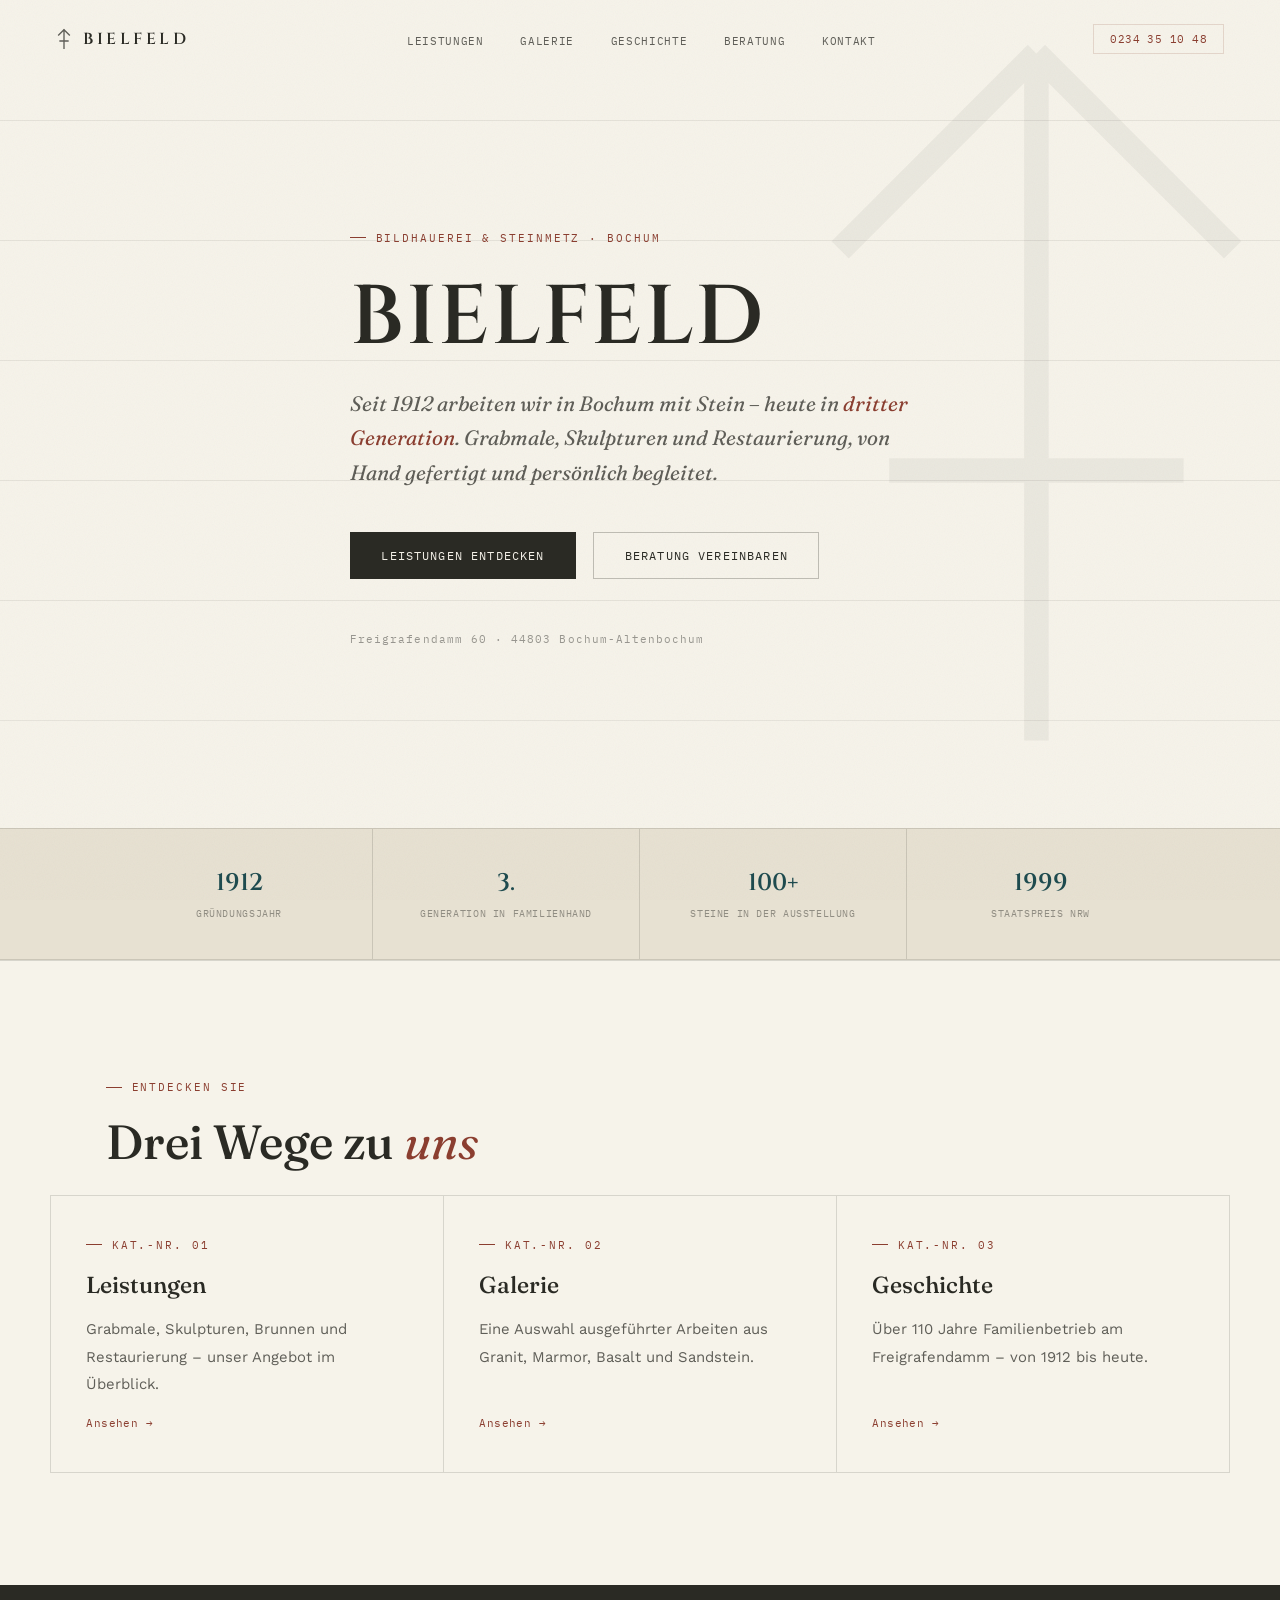
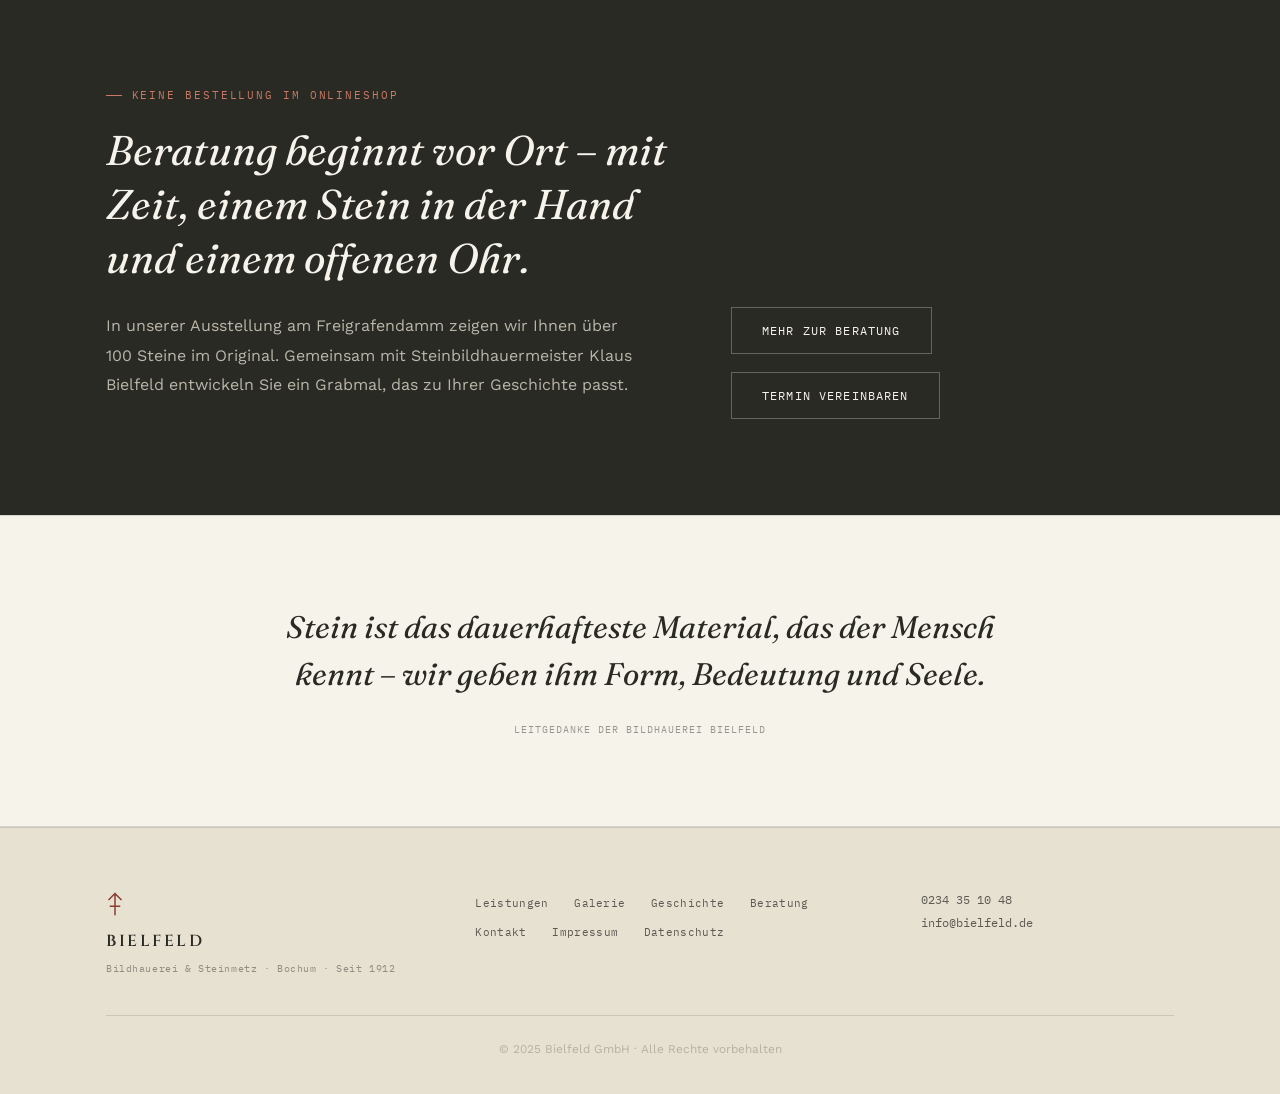
==== commit 767b0ae2: "neue akzent farben" ====
--- a/index.html
+++ b/index.html
@@ -50,7 +50,7 @@
     <div class="hero-content">
       <span class="label reveal">Bildhauerei &amp; Steinmetz · Bochum</span>
       <h1 class="h1-carved hero-title reveal d1">Bielfeld</h1>
-      <p class="lede hero-sub reveal d2">Seit 1912 arbeiten wir in Bochum mit Stein – heute in <em style="color:var(--moss); font-style:italic;">dritter Generation</em>. Grabmale, Skulpturen und Restaurierung, von Hand gefertigt und persönlich begleitet.</p>
+      <p class="lede hero-sub reveal d2">Seit 1912 arbeiten wir in Bochum mit Stein – heute in <em style="color:var(--brick); font-style:italic;">dritter Generation</em>. Grabmale, Skulpturen und Restaurierung, von Hand gefertigt und persönlich begleitet.</p>
       <div class="btn-row reveal d3">
         <a href="leistungen.html" class="btn btn--solid">Leistungen entdecken</a>
         <a href="beratung.html" class="btn btn--outline">Beratung vereinbaren</a>
--- a/style.css
+++ b/style.css
@@ -16,10 +16,12 @@
   --limestone-mid:#DCD2BA;
   --paper:        #F6F3EA;
   --paper-warm:   #F1EBDC;
-  --moss:         #4F6044;
-  --moss-deep:    #3C4A35;
-  --moss-soft:    rgba(79, 96, 68, 0.13);
-  --moss-light:   #A9C091;
+  --brick:        #8B3E30;
+  --teal:         #1E4B4F;
+  --teal-soft:    rgba(30, 75, 79, 0.16);
+  --brick-deep:   #6B2F24;
+  --brick-soft:   rgba(139, 62, 48, 0.16);
+  --brick-light:  #C97A63;
   --line:         rgba(42, 42, 36, 0.15);
   --line-mid:     rgba(42, 42, 36, 0.27);
 }
@@ -48,7 +50,7 @@
 ul { list-style: none; }
 
 /* ─── Steinmetzzeichen (Signet) ───────────────────────── */
-.mark { width: 20px; height: 27px; color: var(--moss); flex-shrink: 0; }
+.mark { width: 20px; height: 27px; color: var(--brick); flex-shrink: 0; }
 .mark path { vector-effect: non-scaling-stroke; }
 
 /* ─── Typografie-Bausteine ────────────────────────────── */
@@ -57,11 +59,11 @@
   font-size: 0.66rem;
   letter-spacing: 0.18em;
   text-transform: uppercase;
-  color: var(--moss);
+  color: var(--brick);
   display: inline-flex; align-items: center; gap: 0.6rem;
   margin-bottom: 1.3rem;
 }
-.label::before { content: ''; width: 16px; height: 1px; background: var(--moss); }
+.label::before { content: ''; width: 16px; height: 1px; background: var(--brick); }
 
 .h1-carved {
   font-family: 'Cinzel', serif;
@@ -79,7 +81,7 @@
   color: var(--ink);
   margin-bottom: 1.6rem;
 }
-.h2-accent em { font-style: italic; color: var(--moss); font-weight: 400; }
+.h2-accent em { font-style: italic; color: var(--brick); font-weight: 400; }
 
 .lede {
   font-family: 'Fraunces', serif;
@@ -110,13 +112,13 @@
   color: var(--paper);
   border-color: var(--ink);
 }
-.btn--solid:hover { background: var(--moss); border-color: var(--moss); }
+.btn--solid:hover { background: var(--brick); border-color: var(--brick); }
 .btn--outline {
   background: transparent;
   color: var(--ink);
   border-color: var(--line-mid);
 }
-.btn--outline:hover { border-color: var(--moss); color: var(--moss); }
+.btn--outline:hover { border-color: var(--brick); color: var(--brick); }
 
 .btn-row { display: flex; gap: 1.1rem; flex-wrap: wrap; }
 
@@ -163,7 +165,7 @@
 }
 .nav-links a::after {
   content: ''; position: absolute; left: 0; right: 100%; bottom: 0;
-  height: 1px; background: var(--moss);
+  height: 1px; background: var(--brick);
   transition: right 0.3s ease;
 }
 .nav-links a:hover, .nav-links a.is-active { color: var(--ink); }
@@ -172,12 +174,12 @@
 .nav-tel {
   font-family: 'IBM Plex Mono', monospace;
   font-size: 0.68rem; letter-spacing: 0.04em;
-  text-decoration: none; color: var(--moss);
-  border: 1px solid var(--moss-soft);
+  text-decoration: none; color: var(--brick);
+  border: 1px solid var(--brick-soft);
   padding: 0.45rem 1rem;
   transition: all 0.3s;
 }
-.nav-tel:hover { background: var(--moss); color: var(--paper); border-color: var(--moss); }
+.nav-tel:hover { background: var(--brick); color: var(--paper); border-color: var(--brick); }
 
 .nav-hamburger {
   display: none; flex-direction: column; justify-content: center;
@@ -211,12 +213,12 @@
   text-transform: uppercase; color: var(--ink); text-decoration: none;
   padding: 1.1rem 0; transition: color 0.25s;
 }
-.mobile-nav-link:hover { color: var(--moss); }
+.mobile-nav-link:hover { color: var(--brick); }
 .mobile-nav-tel {
   display: inline-block; margin-top: 2.2rem;
   font-family: 'IBM Plex Mono', monospace; font-size: 0.75rem;
-  letter-spacing: 0.06em; color: var(--moss); text-decoration: none;
-  border: 1px solid var(--moss-soft); padding: 0.7rem 1.6rem;
+  letter-spacing: 0.06em; color: var(--brick); text-decoration: none;
+  border: 1px solid var(--brick-soft); padding: 0.7rem 1.6rem;
 }
 .mobile-nav-since {
   display: block; margin-top: 1.6rem;
@@ -248,7 +250,7 @@
   font-size: clamp(2.6rem, 7vw, 5.2rem);
   margin: 0.6rem 0 1.6rem;
 }
-.hero-title em { font-style: normal; color: var(--moss); }
+.hero-title em { font-style: normal; color: var(--brick); }
 .hero-sub { margin-bottom: 2.6rem; }
 .hero-since {
   margin-top: 3.2rem;
@@ -273,7 +275,7 @@
 .fact:last-child { border-right: none; }
 .fact-num {
   font-family: 'Cinzel', serif; font-weight: 600;
-  font-size: 1.5rem; color: var(--ink); margin-bottom: 0.5rem;
+  font-size: 1.5rem; color: var(--teal); margin-bottom: 0.5rem;
 }
 .fact-text {
   font-family: 'IBM Plex Mono', monospace;
@@ -313,7 +315,7 @@
 .cat-card p { font-size: 0.93rem; margin-bottom: 0; color: var(--ink-soft); }
 .cat-card .cat-arrow {
   margin-top: auto; font-family: 'IBM Plex Mono', monospace;
-  font-size: 0.7rem; color: var(--moss); letter-spacing: 0.04em;
+  font-size: 0.7rem; color: var(--brick); letter-spacing: 0.04em;
 }
 .cat-card .cat-arrow::after { content: ' →'; transition: margin 0.3s; }
 .cat-card:hover .cat-arrow::after { margin-left: 4px; }
@@ -323,8 +325,8 @@
   background: var(--ink); color: var(--paper-warm);
   padding: 6rem 0;
 }
-.teaser-band .label { color: var(--moss-light); }
-.teaser-band .label::before { background: var(--moss-light); }
+.teaser-band .label { color: var(--brick-light); }
+.teaser-band .label::before { background: var(--brick-light); }
 .teaser-band h2 {
   font-family: 'Fraunces', serif; font-style: italic; font-weight: 400;
   font-size: clamp(1.7rem, 3.6vw, 2.6rem);
@@ -366,7 +368,7 @@
 }
 .entry-num {
   font-family: 'IBM Plex Mono', monospace;
-  font-size: 0.78rem; color: var(--moss); letter-spacing: 0.04em;
+  font-size: 0.78rem; color: var(--teal); letter-spacing: 0.04em;
   padding-top: 0.3rem;
 }
 .entry-title {
@@ -427,7 +429,7 @@
 .g-card { border: 1px solid var(--line); background: var(--paper); }
 .g-card .swatch { min-height: 230px; }
 .g-card .g-meta { padding: 1.1rem 1.3rem; }
-.g-card .g-num { font-family: 'IBM Plex Mono', monospace; font-size: 0.62rem; color: var(--moss); letter-spacing: 0.06em; }
+.g-card .g-num { font-family: 'IBM Plex Mono', monospace; font-size: 0.62rem; color: var(--teal); letter-spacing: 0.06em; }
 .g-card .g-title { font-family: 'Fraunces', serif; font-size: 1.05rem; color: var(--ink); margin-top: 0.3rem; }
 .g-extra { display: none; }
 .gallery-grid.open .g-extra { display: block; }
@@ -435,12 +437,12 @@
 
 .gallery-toggle {
   display: flex; align-items: center; gap: 0.7rem; margin: 2.4rem auto 0;
-  background: transparent; border: 1px solid var(--line-mid); color: var(--moss);
+  background: transparent; border: 1px solid var(--line-mid); color: var(--brick);
   font-family: 'IBM Plex Mono', monospace; font-size: 0.68rem;
   letter-spacing: 0.08em; text-transform: uppercase;
   padding: 0.85rem 1.8rem; cursor: pointer; transition: all 0.3s;
 }
-.gallery-toggle:hover { background: var(--moss); border-color: var(--moss); color: var(--paper); }
+.gallery-toggle:hover { background: var(--brick); border-color: var(--brick); color: var(--paper); }
 .gallery-toggle__arrow { display: inline-block; transition: transform 0.4s; }
 .gallery-toggle__arrow.rotated { transform: rotate(180deg); }
 .gallery-note {
@@ -458,7 +460,7 @@
 }
 .sign-item { text-align: center; padding: 0 1rem; }
 .sign-item .mark-weather { width: 30px; height: 40px; margin: 0 auto 1.1rem; }
-.sign-item .sign-year { font-family: 'IBM Plex Mono', monospace; font-size: 0.7rem; letter-spacing: 0.1em; color: var(--moss); margin-bottom: 0.5rem; }
+.sign-item .sign-year { font-family: 'IBM Plex Mono', monospace; font-size: 0.7rem; letter-spacing: 0.1em; color: var(--teal); margin-bottom: 0.5rem; }
 .sign-item .sign-text { font-size: 0.88rem; color: var(--ink-soft); line-height: 1.7; }
 
 .timeline { border-left: 1px solid var(--line-mid); margin-left: 0.4rem; }
@@ -467,7 +469,7 @@
 .tl-item::before {
   content: ''; position: absolute; left: -5px; top: 0.4rem;
   width: 9px; height: 9px; background: var(--paper);
-  border: 2px solid var(--moss); border-radius: 50%;
+  border: 2px solid var(--teal); border-radius: 50%;
 }
 .tl-year { font-family: 'Cinzel', serif; font-weight: 600; font-size: 1.5rem; color: var(--ink); margin-bottom: 0.4rem; }
 .tl-text { font-size: 0.96rem; line-height: 1.8; color: var(--ink-soft); max-width: 560px; }
@@ -493,15 +495,15 @@
 .c-block { margin-bottom: 2rem; }
 .c-label {
   font-family: 'IBM Plex Mono', monospace; font-size: 0.62rem;
-  letter-spacing: 0.1em; text-transform: uppercase; color: var(--moss);
+  letter-spacing: 0.1em; text-transform: uppercase; color: var(--teal);
   margin-bottom: 0.5rem;
 }
 .c-value { font-family: 'Fraunces', serif; font-size: 1.18rem; color: var(--ink); line-height: 1.55; }
 .c-value a { text-decoration: none; border-bottom: 1px solid var(--line-mid); transition: border-color 0.3s, color 0.3s; }
-.c-value a:hover { color: var(--moss); border-color: var(--moss); }
+.c-value a:hover { color: var(--brick); border-color: var(--brick); }
 
 .c-hours { margin-top: 1rem; border: 1px solid var(--line); padding: 1.6rem 1.8rem; background: var(--limestone); }
-.c-hours-title { font-family: 'IBM Plex Mono', monospace; font-size: 0.62rem; letter-spacing: 0.1em; text-transform: uppercase; color: var(--moss); margin-bottom: 1.1rem; }
+.c-hours-title { font-family: 'IBM Plex Mono', monospace; font-size: 0.62rem; letter-spacing: 0.1em; text-transform: uppercase; color: var(--teal); margin-bottom: 1.1rem; }
 .h-row { display: flex; justify-content: space-between; font-size: 0.92rem; color: var(--ink-soft); padding: 0.5rem 0; border-bottom: 1px solid var(--line); }
 .h-row:last-child { border-bottom: none; }
 
@@ -518,15 +520,15 @@
   align-items: start; margin-bottom: 2.5rem;
 }
 .footer-brand { display: flex; flex-direction: column; gap: 0.6rem; }
-.footer-mark { width: 18px; height: 24px; color: var(--moss); margin-bottom: 0.3rem; }
+.footer-mark { width: 18px; height: 24px; color: var(--brick); margin-bottom: 0.3rem; }
 .f-logo { font-family: 'Cinzel', serif; font-weight: 600; letter-spacing: 0.16em; text-transform: uppercase; color: var(--ink); }
 .f-since { font-family: 'IBM Plex Mono', monospace; font-size: 0.6rem; letter-spacing: 0.06em; color: var(--ink-dim); }
 .footer-nav { display: flex; flex-wrap: wrap; gap: 0.6rem 1.6rem; }
 .footer-nav a { font-family: 'IBM Plex Mono', monospace; font-size: 0.68rem; letter-spacing: 0.03em; text-decoration: none; color: var(--ink-soft); transition: color 0.3s; }
-.footer-nav a:hover { color: var(--moss); }
+.footer-nav a:hover { color: var(--brick); }
 .footer-contact { display: flex; flex-direction: column; gap: 0.5rem; align-items: flex-start; }
 .footer-contact a { font-family: 'IBM Plex Mono', monospace; font-size: 0.72rem; text-decoration: none; color: var(--ink-soft); }
-.footer-contact a:hover { color: var(--moss); }
+.footer-contact a:hover { color: var(--brick); }
 .footer-legal { font-size: 0.74rem; color: var(--ink-faint); border-top: 1px solid var(--line); padding-top: 1.6rem; text-align: center; }
 
 /* ─── Legal-Seiten (Impressum / Datenschutz) ──────────── */
@@ -537,16 +539,16 @@
   letter-spacing: 0.06em; text-transform: uppercase; color: var(--ink-dim);
   text-decoration: none; margin-bottom: 3rem; transition: color 0.3s;
 }
-.legal-back:hover { color: var(--moss); }
+.legal-back:hover { color: var(--brick); }
 .legal-back::before { content: '←'; }
 .legal-section { margin-bottom: 2.6rem; }
 .legal-section h2 { font-family: 'Fraunces', serif; font-weight: 500; font-size: 1.2rem; color: var(--ink); margin-bottom: 1rem; }
-.legal-section h3 { font-family: 'IBM Plex Mono', monospace; font-size: 0.72rem; letter-spacing: 0.06em; text-transform: uppercase; color: var(--moss); margin: 1.4rem 0 0.6rem; }
+.legal-section h3 { font-family: 'IBM Plex Mono', monospace; font-size: 0.72rem; letter-spacing: 0.06em; text-transform: uppercase; color: var(--teal); margin: 1.4rem 0 0.6rem; }
 .legal-section p, .legal-section address { font-size: 0.96rem; line-height: 1.85; color: var(--ink-soft); margin-bottom: 0.8rem; font-style: normal; }
 .legal-section ul { margin: 0.5rem 0 1rem; }
 .legal-section ul li { font-size: 0.96rem; line-height: 1.8; color: var(--ink-soft); padding: 0.3rem 0 0.3rem 1.3rem; position: relative; }
-.legal-section ul li::before { content: '—'; color: var(--moss); position: absolute; left: 0; }
-.legal-section a { color: var(--moss); text-decoration: underline; text-decoration-color: var(--moss-soft); }
+.legal-section ul li::before { content: '—'; color: var(--teal); position: absolute; left: 0; }
+.legal-section a { color: var(--brick); text-decoration: underline; text-decoration-color: var(--brick-soft); }
 .legal-separator { border: none; border-top: 1px solid var(--line); margin: 2.6rem 0; }
 .legal-note { margin-top: 2.6rem; padding-top: 1.8rem; border-top: 1px solid var(--line); font-family: 'IBM Plex Mono', monospace; font-size: 0.72rem; color: var(--ink-dim); }
 
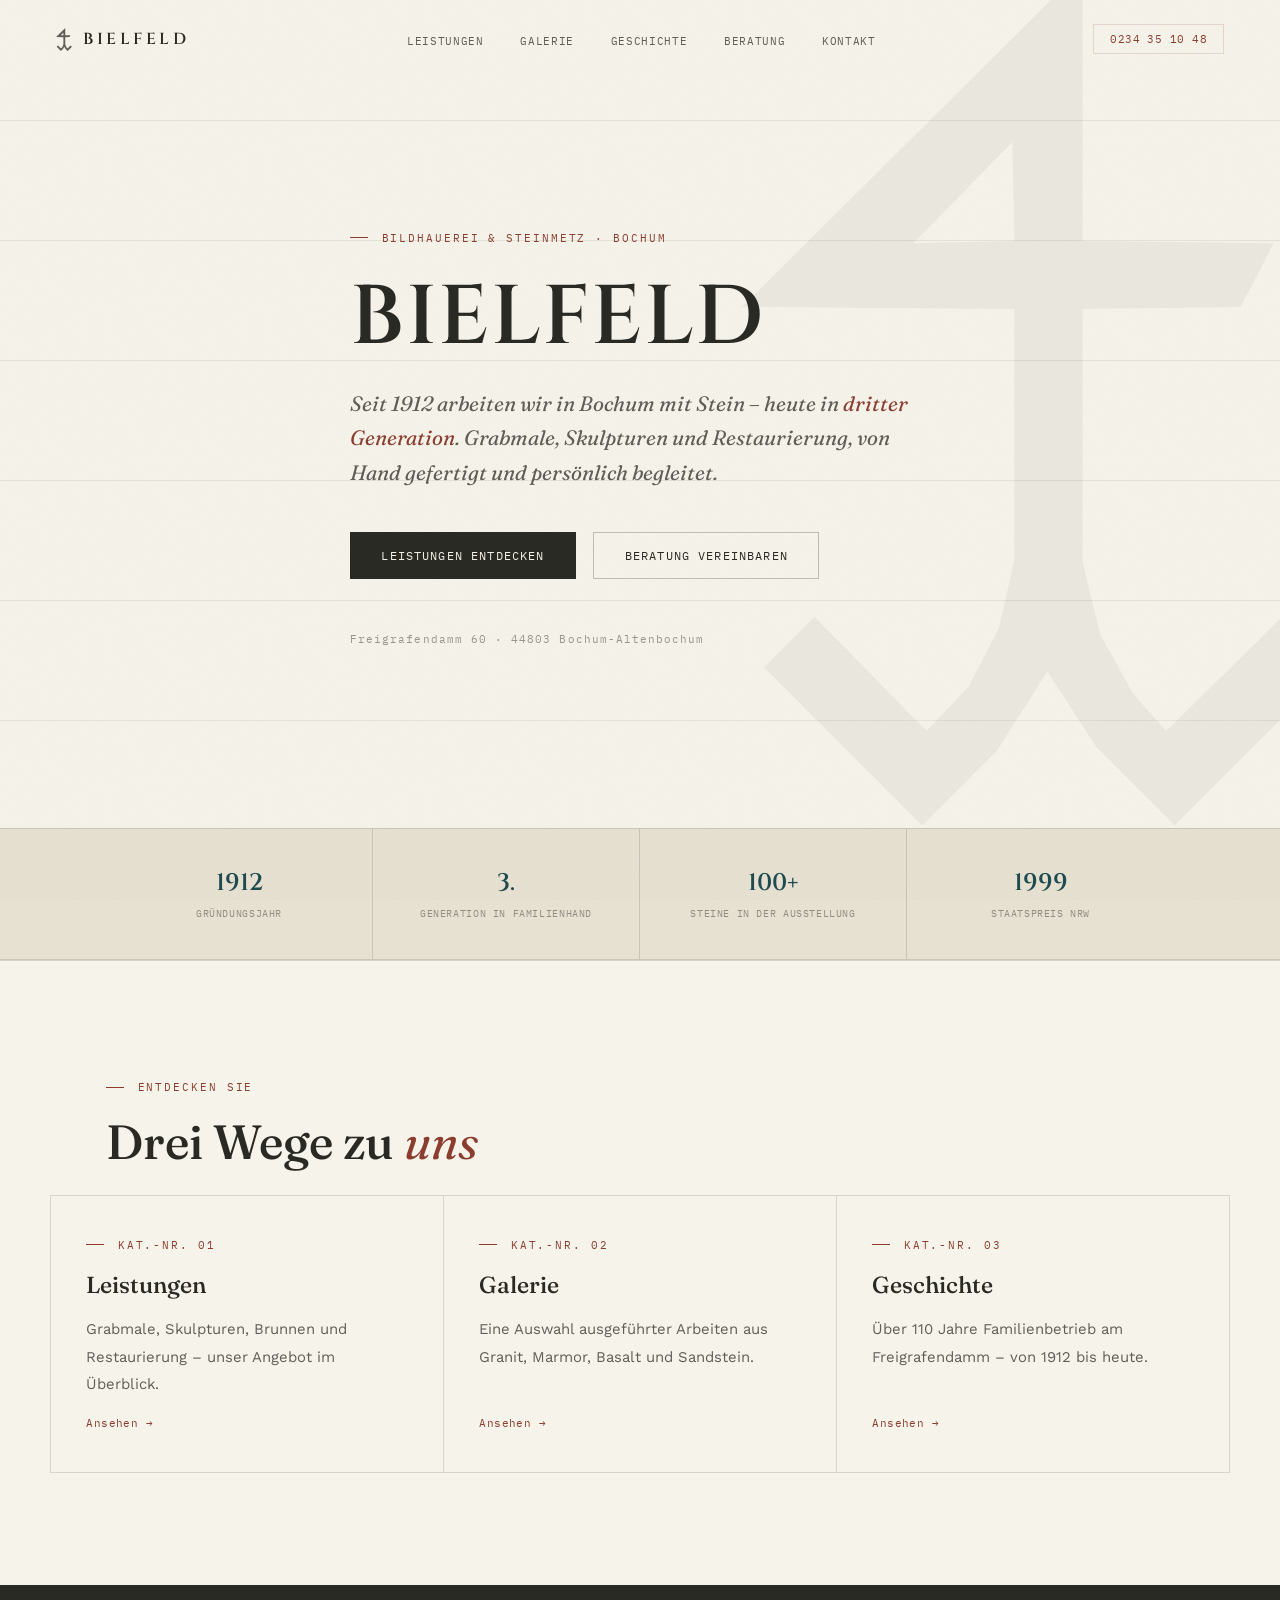
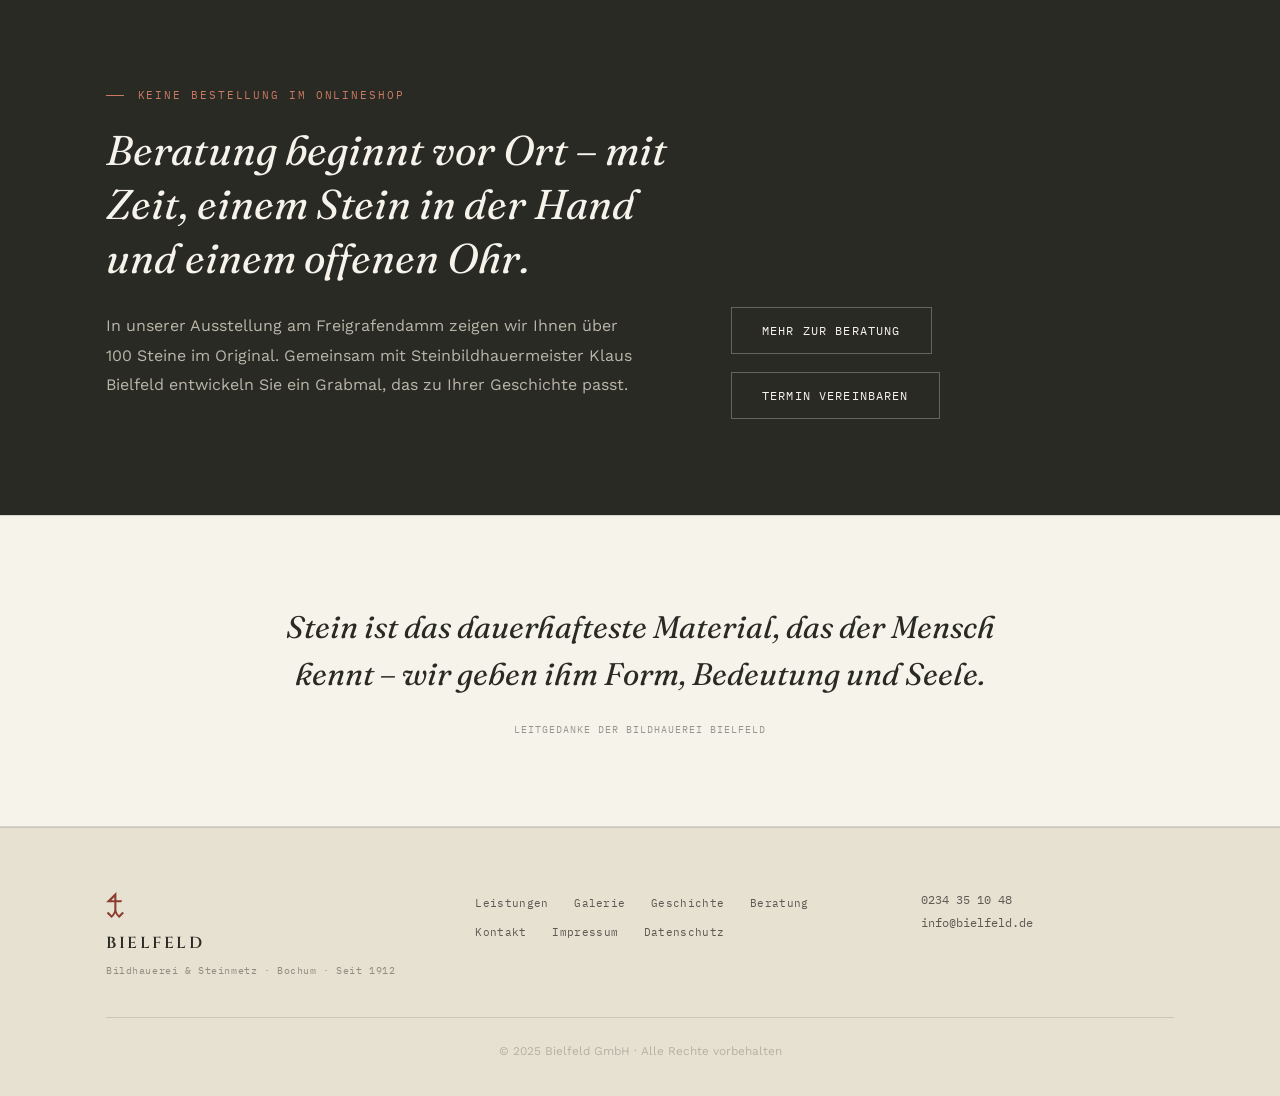
==== commit 345de913: "neues logo" ====
--- a/index.html
+++ b/index.html
@@ -14,7 +14,7 @@
 <!-- ═══ NAVIGATION ═══ -->
 <nav id="navbar">
   <a href="index.html" class="nav-logo">
-    <svg class="nav-mark" viewBox="0 0 48 64" aria-hidden="true"><path d="M24 4 L24 60 M24 4 L8 20 M24 4 L40 20 M12 38 L36 38" fill="none" stroke="currentColor" stroke-width="4" stroke-linecap="square"/></svg>
+    <svg class="nav-mark" viewBox="0 0 268 390" aria-hidden="true"><path d="M155 0L0 154L124 155L124 269L117 300L103 327L84 347L33 295L10 318L82 390L116 356L139 320L161 354L197 390L268 319L246 295L193 347L178 330L163 303L155 270L155 155L227 154L242 125L155 124Z M123 79L124 124L78 125Z" fill="currentColor" fill-rule="evenodd"/></svg>
     <span>Bielfeld</span>
   </a>
   <ul class="nav-links">
@@ -45,7 +45,7 @@
 <!-- ═══ HERO ═══ -->
 <section id="hero">
   <div class="hero-grid-lines"></div>
-  <svg class="hero-mark-bg" viewBox="0 0 48 64" aria-hidden="true"><path d="M24 4 L24 60 M24 4 L8 20 M24 4 L40 20 M12 38 L36 38" fill="none" stroke="currentColor" stroke-width="2"/></svg>
+  <svg class="hero-mark-bg" viewBox="0 0 268 390" aria-hidden="true"><path d="M155 0L0 154L124 155L124 269L117 300L103 327L84 347L33 295L10 318L82 390L116 356L139 320L161 354L197 390L268 319L246 295L193 347L178 330L163 303L155 270L155 155L227 154L242 125L155 124Z M123 79L124 124L78 125Z" fill="currentColor" fill-rule="evenodd"/></svg>
   <div class="container">
     <div class="hero-content">
       <span class="label reveal">Bildhauerei &amp; Steinmetz · Bochum</span>
@@ -142,7 +142,7 @@
   <div class="container">
     <div class="footer-grid">
       <div class="footer-brand">
-        <svg class="footer-mark" viewBox="0 0 48 64" aria-hidden="true"><path d="M24 4 L24 60 M24 4 L8 20 M24 4 L40 20 M12 38 L36 38" fill="none" stroke="currentColor" stroke-width="4" stroke-linecap="square"/></svg>
+        <svg class="footer-mark" viewBox="0 0 268 390" aria-hidden="true"><path d="M155 0L0 154L124 155L124 269L117 300L103 327L84 347L33 295L10 318L82 390L116 356L139 320L161 354L197 390L268 319L246 295L193 347L178 330L163 303L155 270L155 155L227 154L242 125L155 124Z M123 79L124 124L78 125Z" fill="currentColor" fill-rule="evenodd"/></svg>
         <div class="f-logo">Bielfeld</div>
         <div class="f-since">Bildhauerei &amp; Steinmetz · Bochum · Seit 1912</div>
       </div>
--- a/style.css
+++ b/style.css
@@ -50,8 +50,7 @@
 ul { list-style: none; }
 
 /* ─── Steinmetzzeichen (Signet) ───────────────────────── */
-.mark { width: 20px; height: 27px; color: var(--brick); flex-shrink: 0; }
-.mark path { vector-effect: non-scaling-stroke; }
+.mark { width: 20px; height: 29px; color: var(--brick); flex-shrink: 0; }
 
 /* ─── Typografie-Bausteine ────────────────────────────── */
 .label {
@@ -60,10 +59,10 @@
   letter-spacing: 0.18em;
   text-transform: uppercase;
   color: var(--brick);
-  display: inline-flex; align-items: center; gap: 0.6rem;
+  display: inline-flex; align-items: center; gap: 0.85rem;
   margin-bottom: 1.3rem;
 }
-.label::before { content: ''; width: 16px; height: 1px; background: var(--brick); }
+.label::before { content: ''; width: 18px; height: 1px; background: var(--brick); }
 
 .h1-carved {
   font-family: 'Cinzel', serif;
@@ -152,7 +151,7 @@
   letter-spacing: 0.22em; text-transform: uppercase;
   color: var(--ink);
 }
-.nav-mark { width: 16px; height: 22px; }
+.nav-mark { width: 16px; height: 23px; }
 
 .nav-links { display: flex; gap: 2.3rem; }
 .nav-links a {
@@ -285,7 +284,8 @@
 
 /* ─── Seiten-Titelband (Unterseiten) ──────────────────── */
 .page-head {
-  padding: 11rem 0 4.5rem;
+  padding-top: 11rem;
+  padding-bottom: 4.5rem;
   border-top: none;
 }
 .page-head .h1-carved { font-size: clamp(2.2rem, 6vw, 3.6rem); margin-bottom: 1.4rem; }
@@ -459,7 +459,7 @@
   padding: 3rem 0; margin-bottom: 5rem;
 }
 .sign-item { text-align: center; padding: 0 1rem; }
-.sign-item .mark-weather { width: 30px; height: 40px; margin: 0 auto 1.1rem; }
+.sign-item .mark-weather { width: 30px; height: 44px; margin: 0 auto 1.1rem; }
 .sign-item .sign-year { font-family: 'IBM Plex Mono', monospace; font-size: 0.7rem; letter-spacing: 0.1em; color: var(--teal); margin-bottom: 0.5rem; }
 .sign-item .sign-text { font-size: 0.88rem; color: var(--ink-soft); line-height: 1.7; }
 
@@ -483,7 +483,7 @@
   padding: 0.85rem 0; border-bottom: 1px solid var(--line);
   font-size: 0.96rem; color: var(--ink-soft);
 }
-.feature-list li .mark { width: 13px; height: 17px; margin-top: 0.2rem; }
+.feature-list li .mark { width: 13px; height: 19px; margin-top: 0.2rem; }
 
 .material-strip { display: flex; gap: 0.6rem; flex-wrap: wrap; margin: 1.6rem 0 2rem; }
 
@@ -520,7 +520,7 @@
   align-items: start; margin-bottom: 2.5rem;
 }
 .footer-brand { display: flex; flex-direction: column; gap: 0.6rem; }
-.footer-mark { width: 18px; height: 24px; color: var(--brick); margin-bottom: 0.3rem; }
+.footer-mark { width: 18px; height: 26px; color: var(--brick); margin-bottom: 0.3rem; }
 .f-logo { font-family: 'Cinzel', serif; font-weight: 600; letter-spacing: 0.16em; text-transform: uppercase; color: var(--ink); }
 .f-since { font-family: 'IBM Plex Mono', monospace; font-size: 0.6rem; letter-spacing: 0.06em; color: var(--ink-dim); }
 .footer-nav { display: flex; flex-wrap: wrap; gap: 0.6rem 1.6rem; }
@@ -569,7 +569,7 @@
   .nav-links, .nav-tel { display: none; }
   .nav-hamburger { display: flex; }
   .section { padding: 5rem 0; }
-  .page-head { padding: 8.5rem 0 3rem; }
+  .page-head { padding-top: 8.5rem; padding-bottom: 3rem; }
   .legal-wrap { padding: 8.5rem 1.6rem 4rem; }
 
   .fact-strip .container { grid-template-columns: repeat(2, 1fr); }
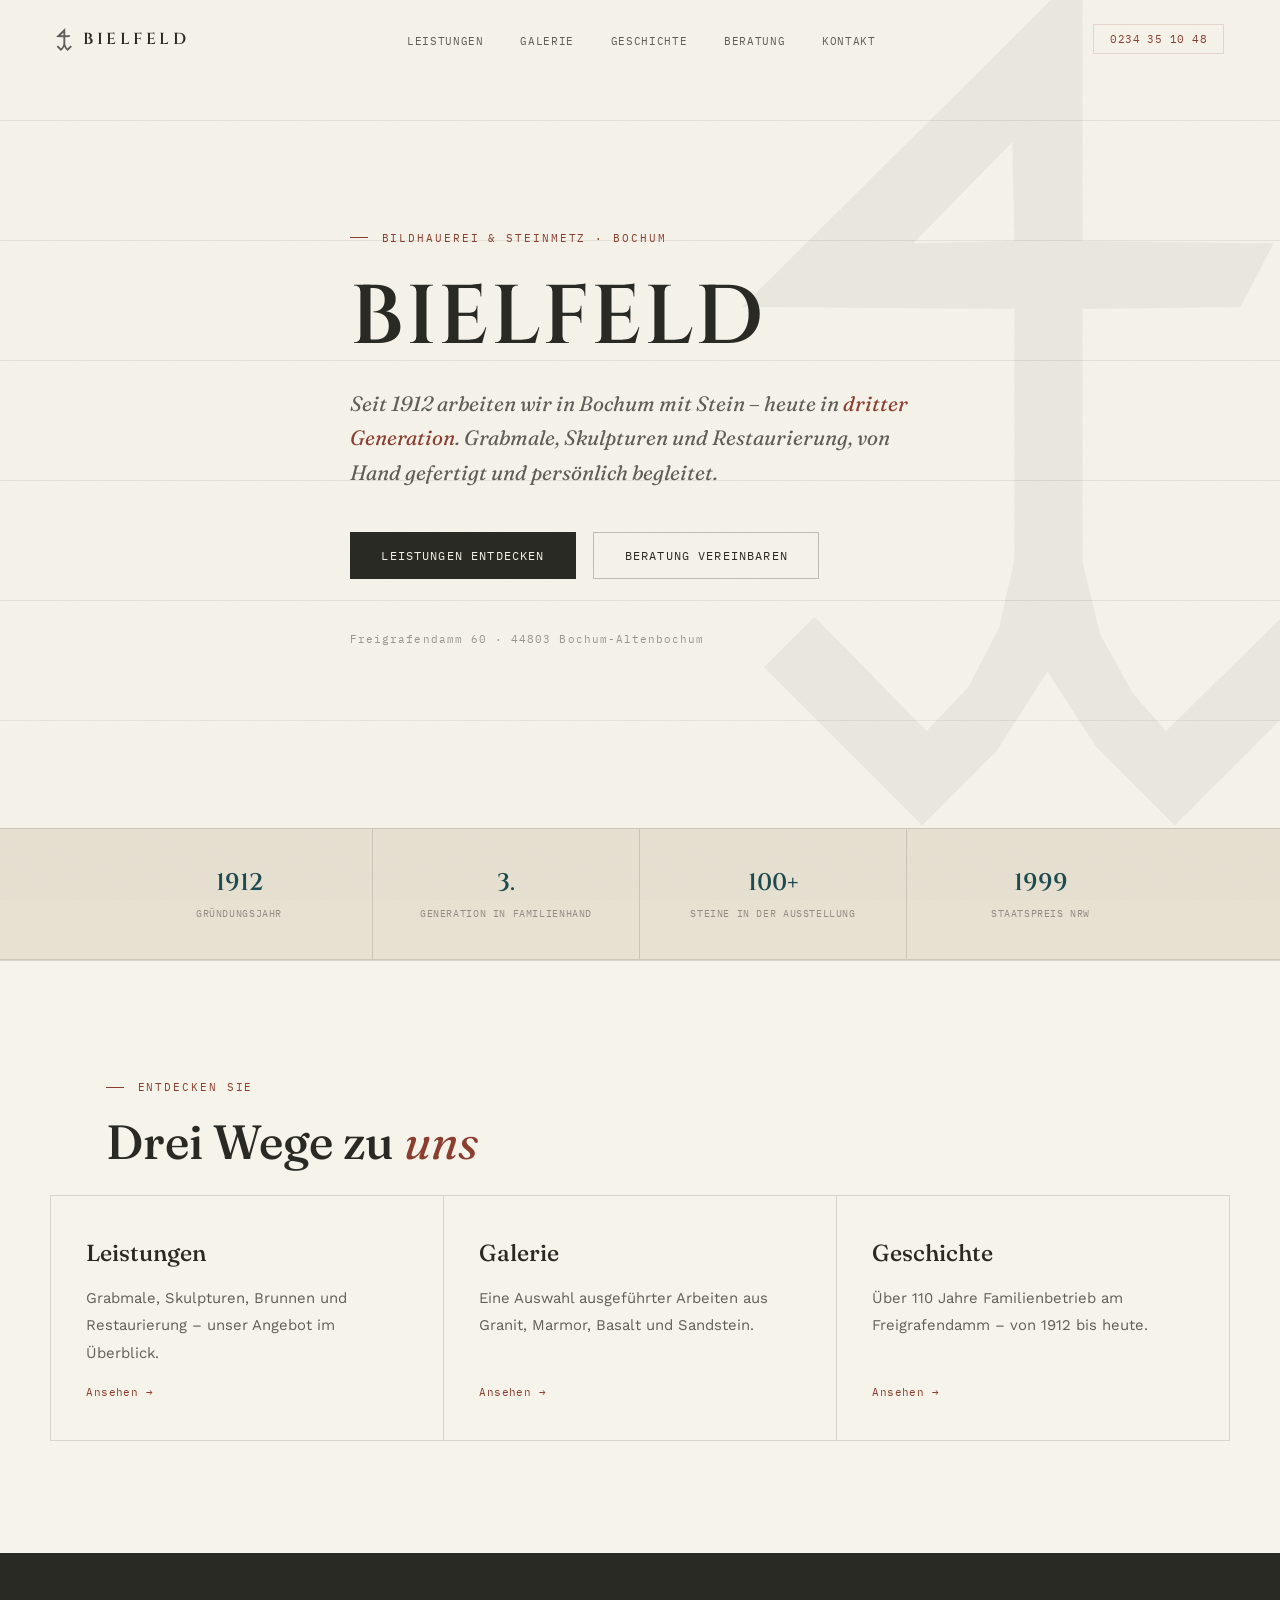
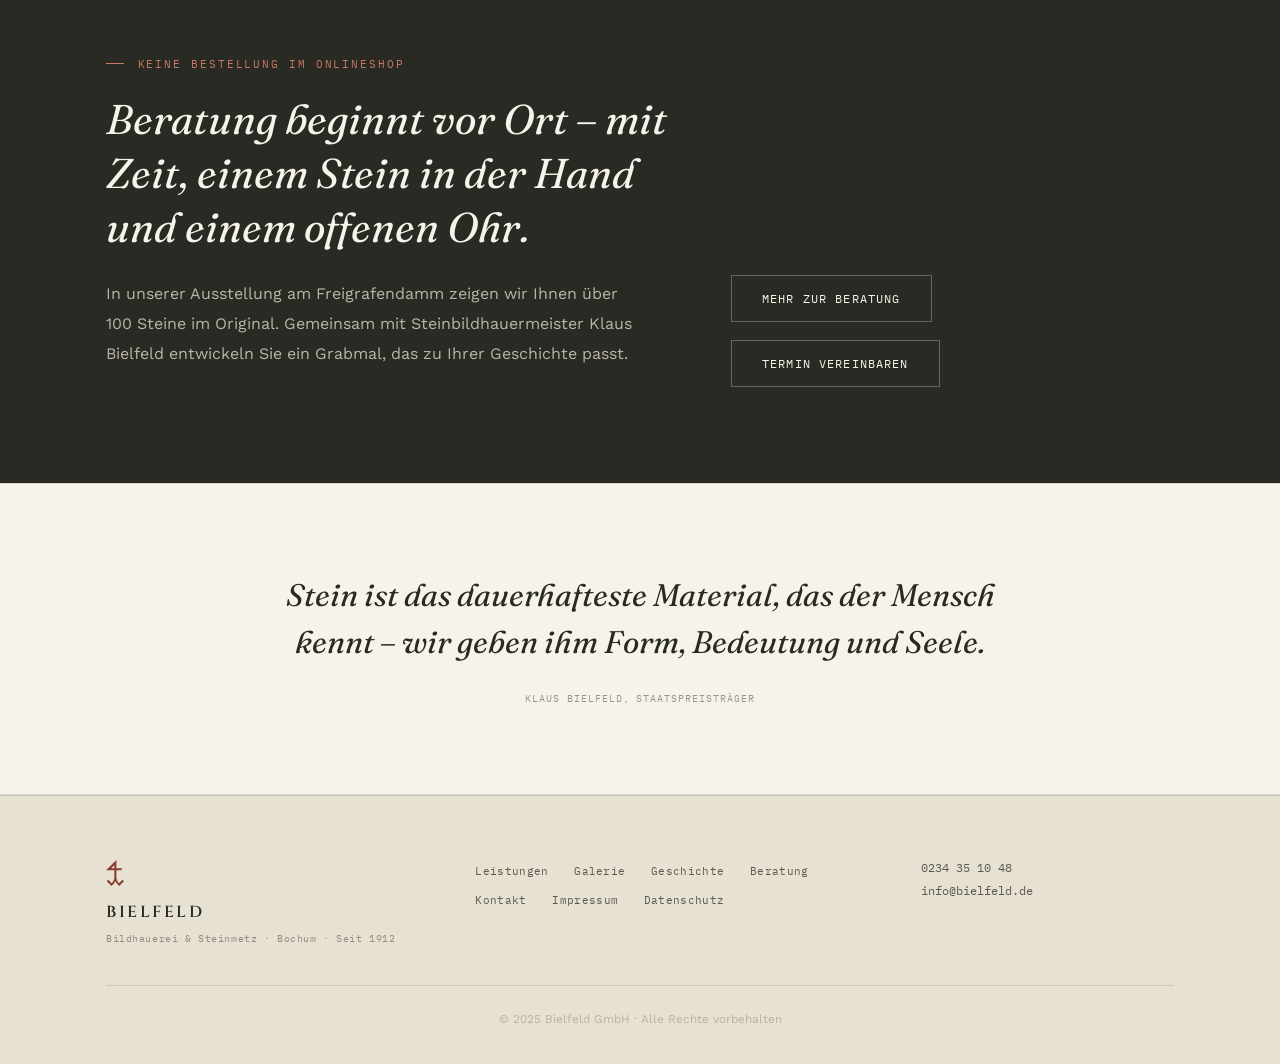
==== commit 33363570: "Kleine anpassungen" ====
--- a/index.html
+++ b/index.html
@@ -91,19 +91,16 @@
   <div class="container" style="padding:0;">
     <div class="cat-grid reveal d2">
       <a href="leistungen.html" class="cat-card">
-        <span class="label">Kat.-Nr. 01</span>
         <h3>Leistungen</h3>
         <p>Grabmale, Skulpturen, Brunnen und Restaurierung – unser Angebot im Überblick.</p>
         <span class="cat-arrow">Ansehen</span>
       </a>
       <a href="galerie.html" class="cat-card">
-        <span class="label">Kat.-Nr. 02</span>
         <h3>Galerie</h3>
         <p>Eine Auswahl ausgeführter Arbeiten aus Granit, Marmor, Basalt und Sandstein.</p>
         <span class="cat-arrow">Ansehen</span>
       </a>
       <a href="geschichte.html" class="cat-card">
-        <span class="label">Kat.-Nr. 03</span>
         <h3>Geschichte</h3>
         <p>Über 110 Jahre Familienbetrieb am Freigrafendamm – von 1912 bis heute.</p>
         <span class="cat-arrow">Ansehen</span>
@@ -133,7 +130,7 @@
 <div class="pull-quote">
   <blockquote class="reveal">
     Stein ist das dauerhafteste Material, das der Mensch kennt – wir geben ihm Form, Bedeutung und Seele.
-    <cite>Leitgedanke der Bildhauerei Bielfeld</cite>
+    <cite>Klaus Bielfeld, Staatspreisträger</cite>
   </blockquote>
 </div>
 
--- a/style.css
+++ b/style.css
@@ -361,7 +361,7 @@
 /* ─── Katalogliste (Leistungen) ───────────────────────── */
 .entry-list { border-top: 1px solid var(--line); }
 .entry {
-  display: grid; grid-template-columns: 110px 1fr 2fr;
+  display: grid; grid-template-columns: 1fr 2fr;
   gap: 2.5rem; align-items: start;
   padding: 2.8rem 0;
   border-bottom: 1px solid var(--line);
